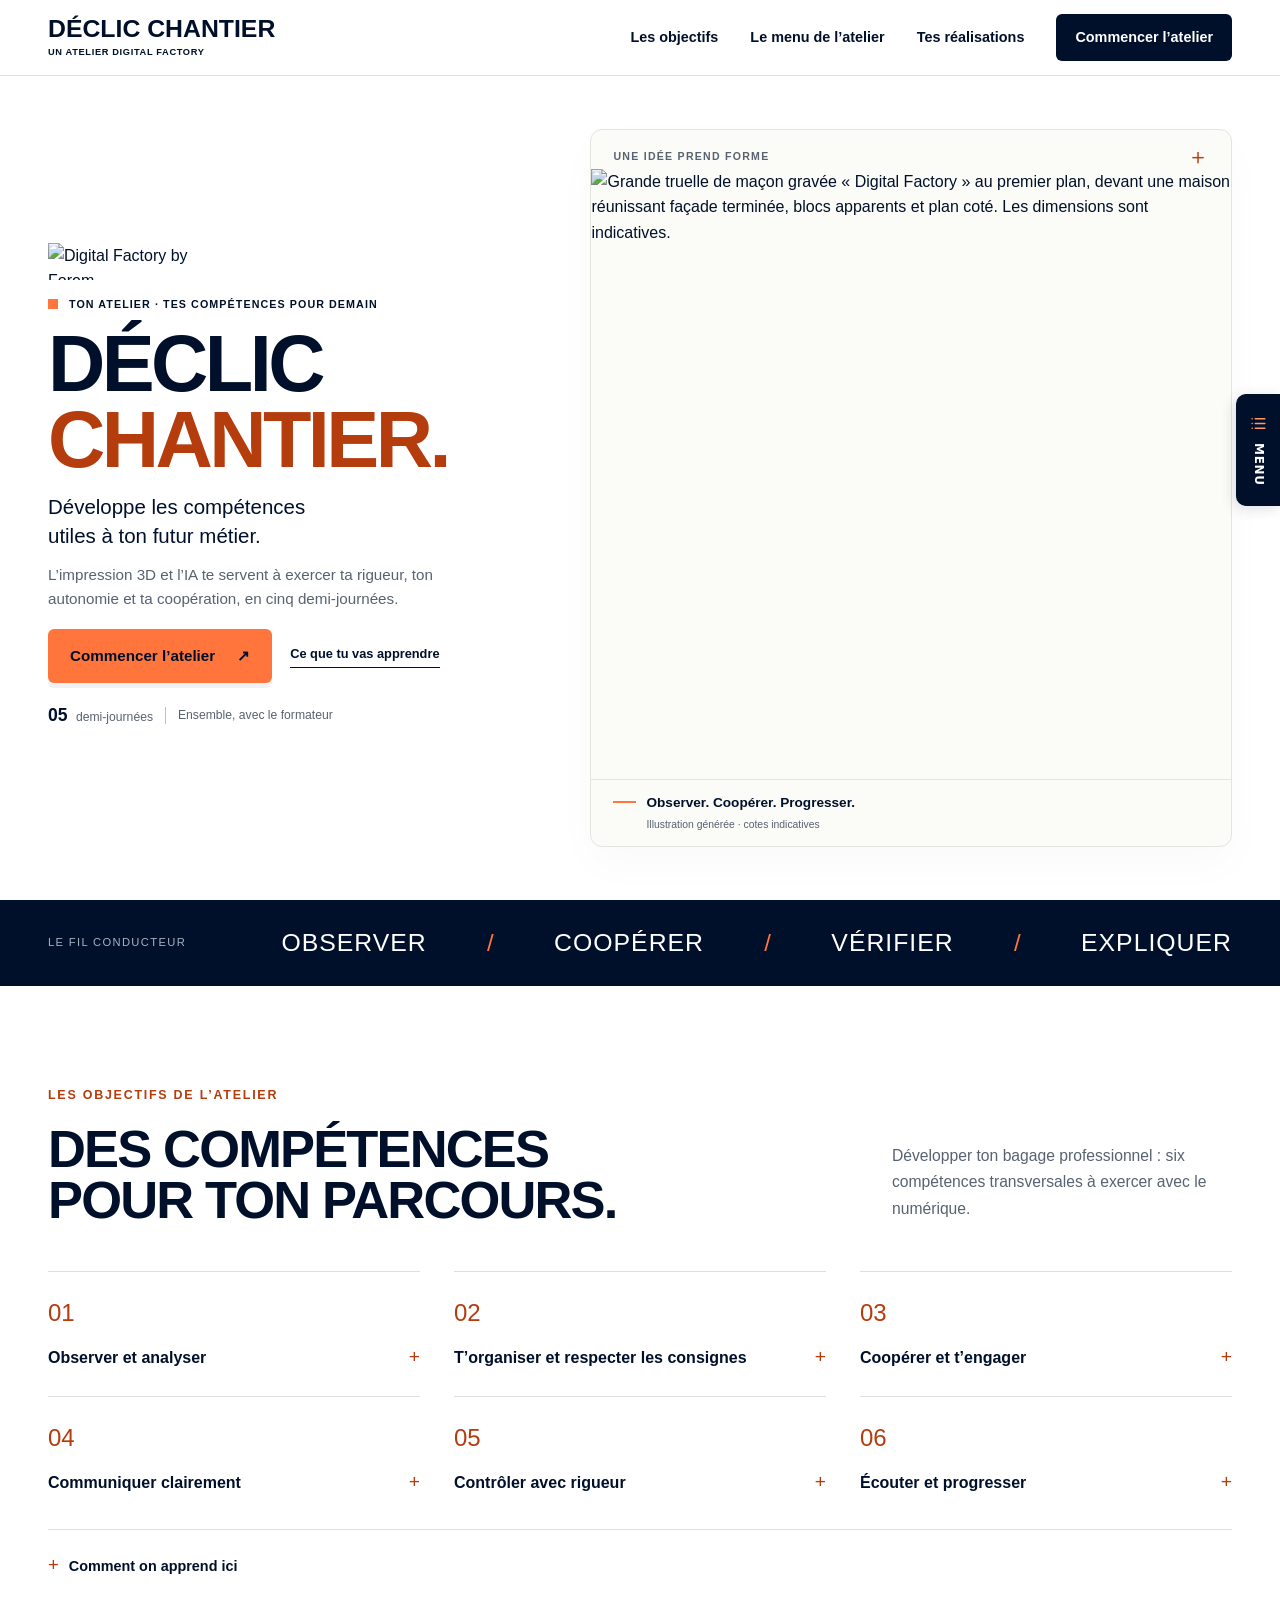
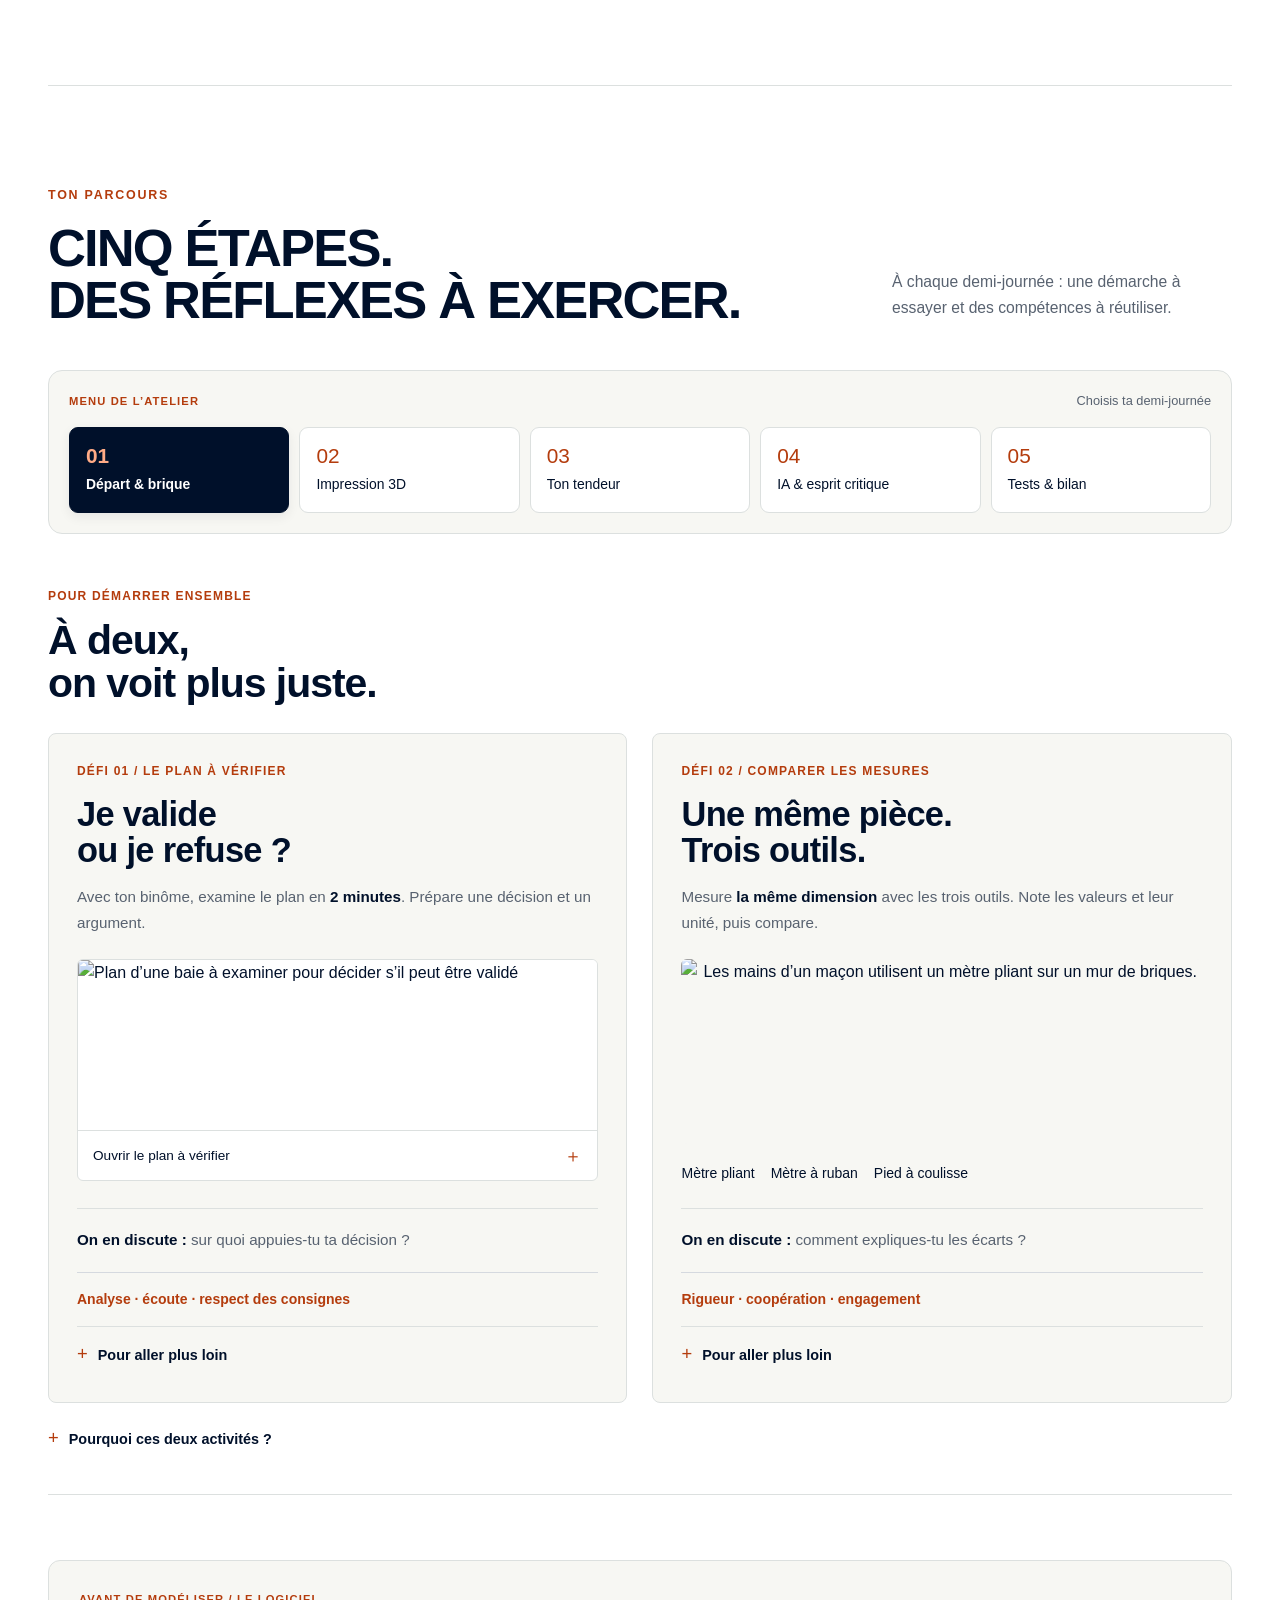
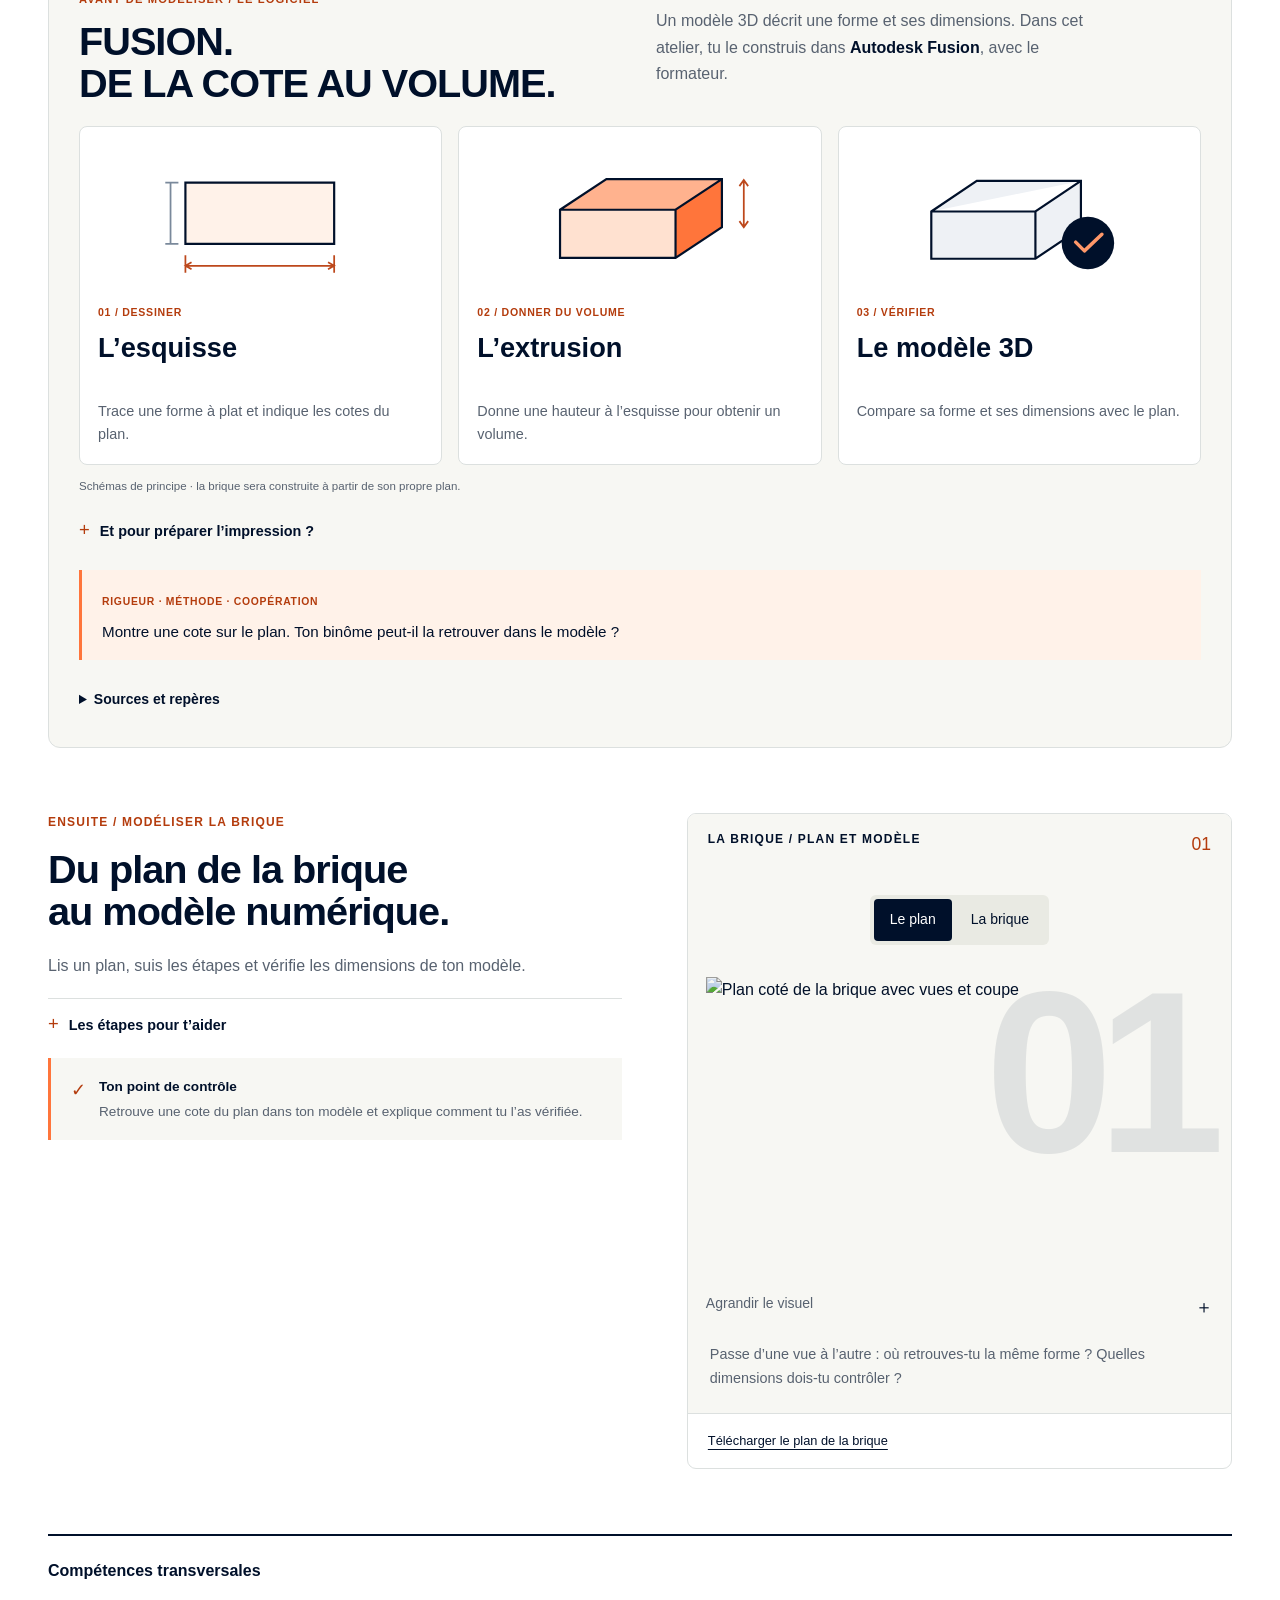
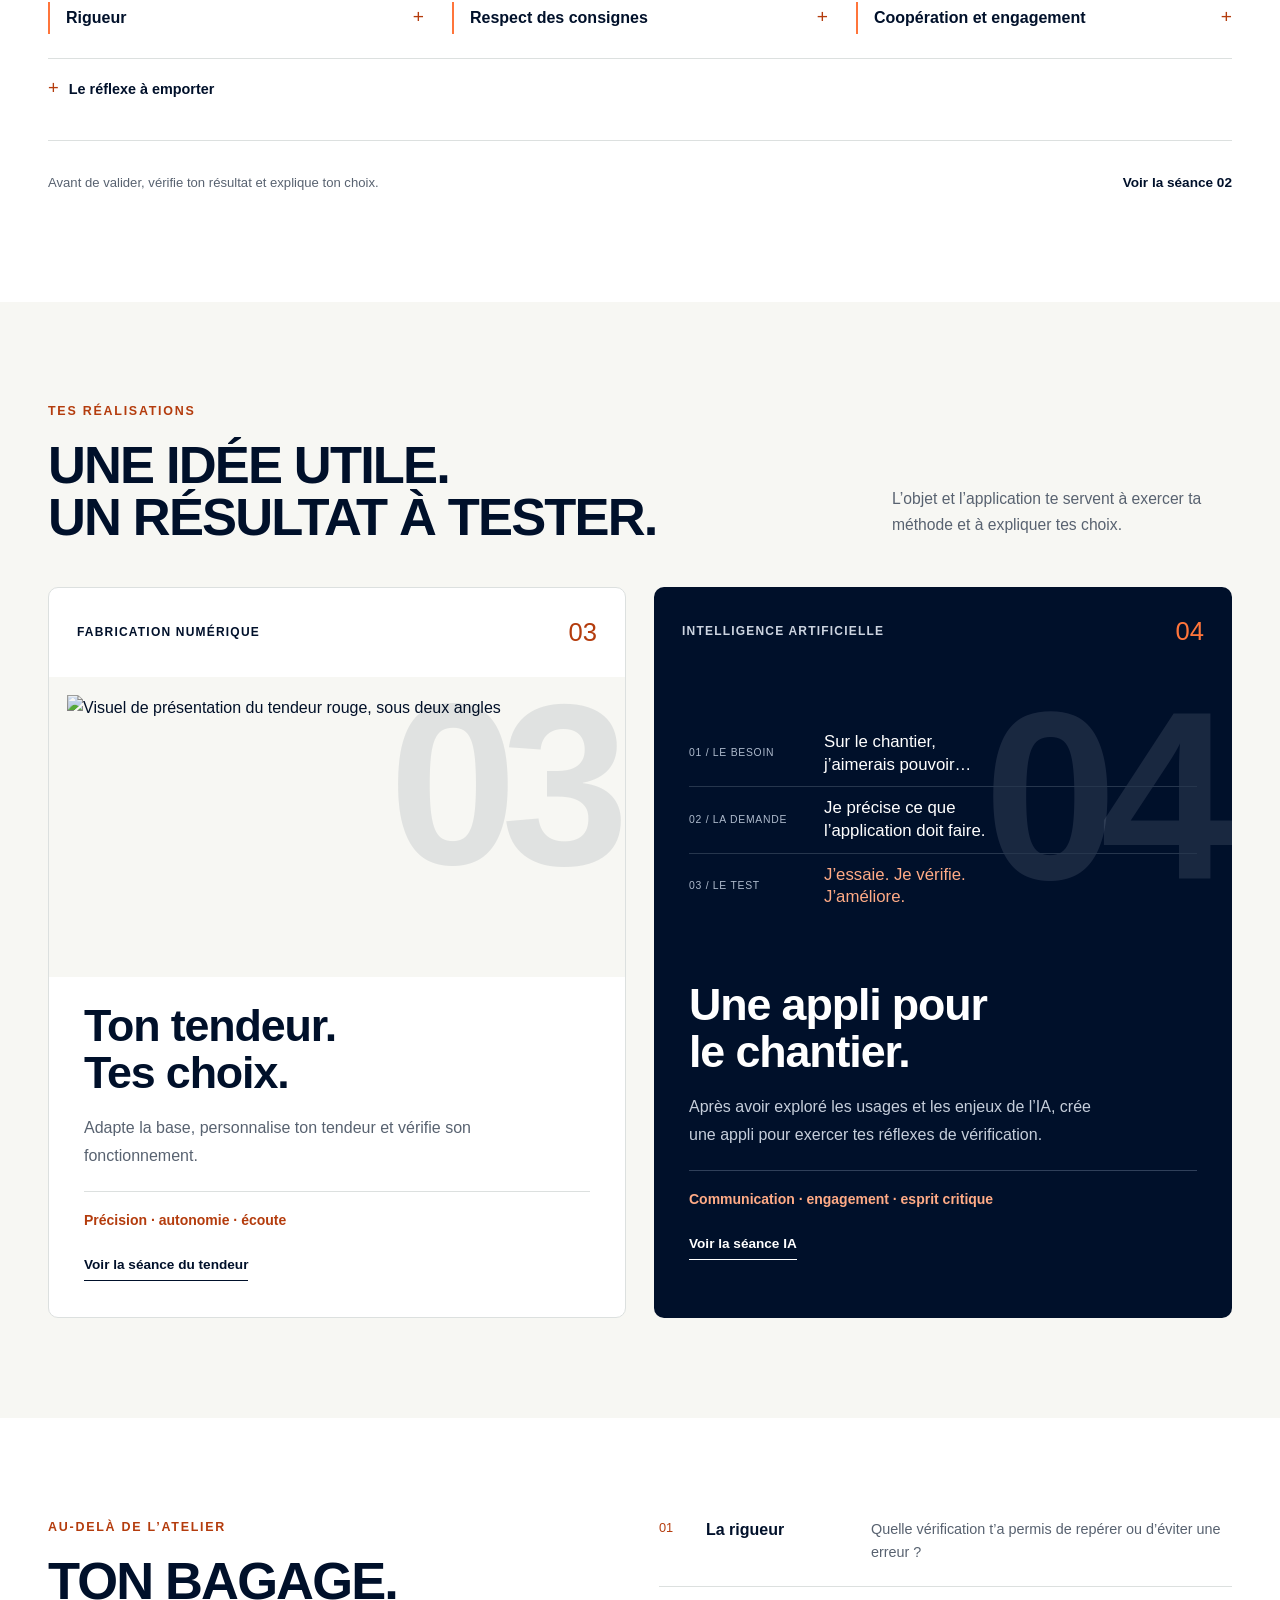
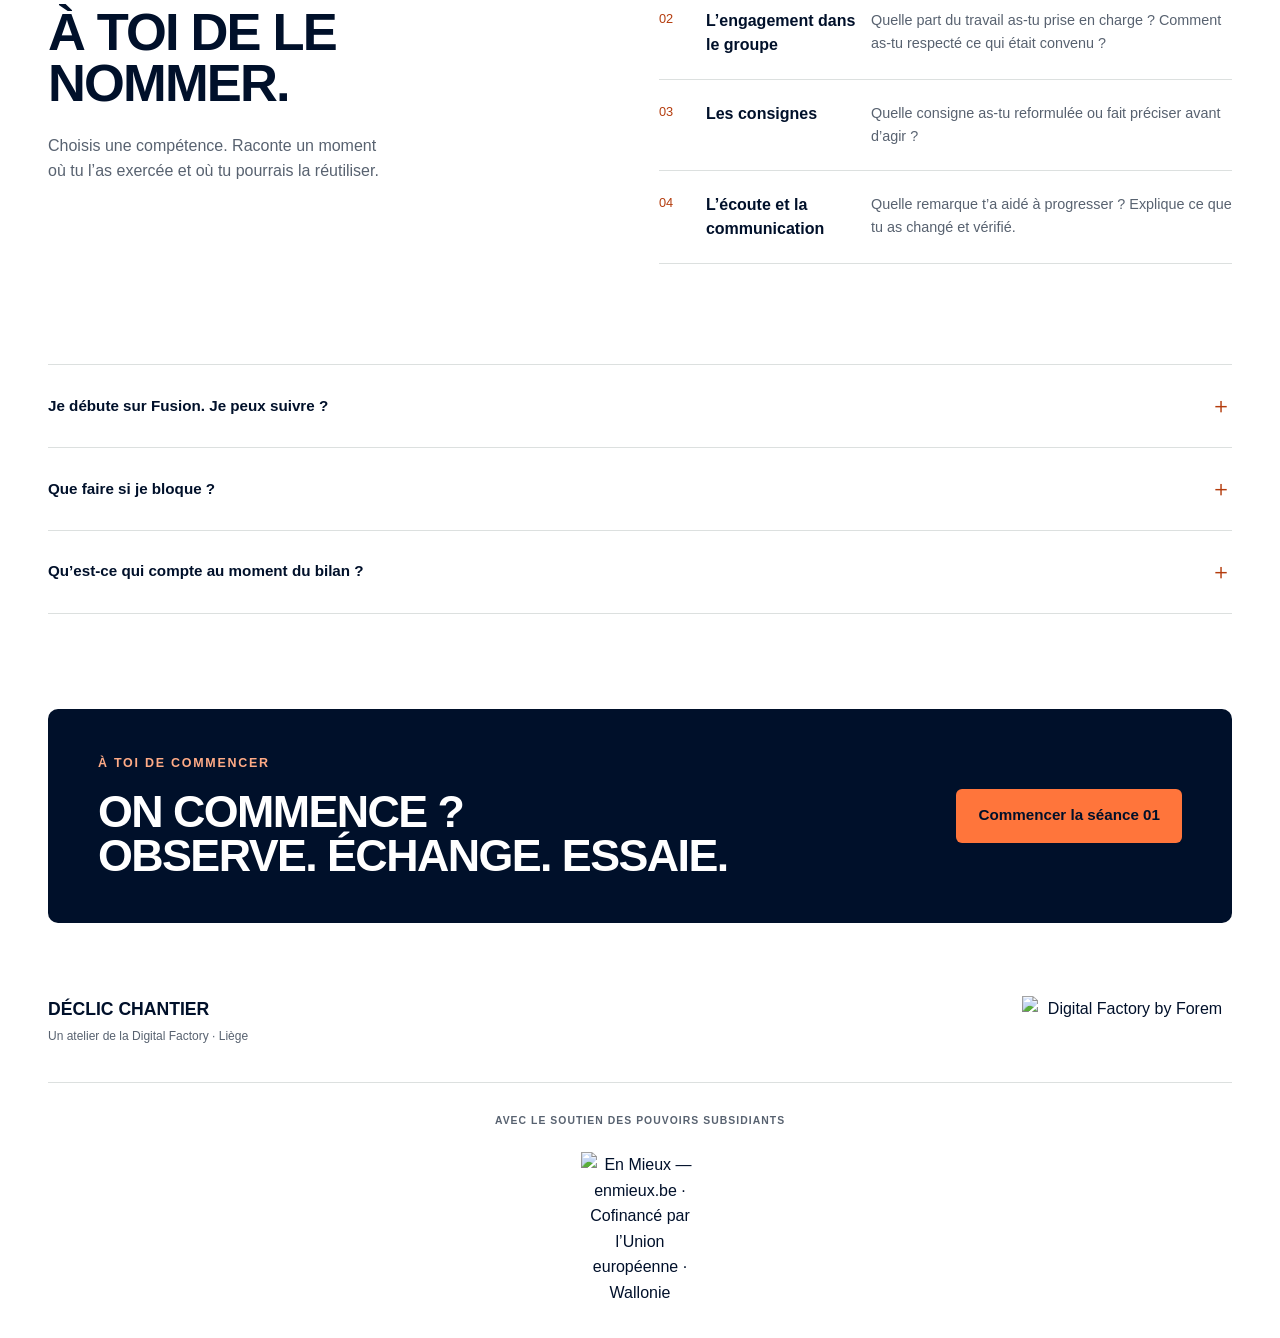
==== index.html @ 2717591a "Add files via upload" ====
<!DOCTYPE html>
<html lang="fr">
<head>
  <meta charset="UTF-8">
  <meta name="viewport" content="width=device-width, initial-scale=1">
  <meta name="theme-color" content="#00102a">
  <meta name="description" content="Déclic Chantier, l’atelier de la Digital Factory pour développer les compétences transversales du futur maçon à travers la fabrication numérique et l’IA, en cinq demi-journées.">
  <title>Déclic Chantier — Ton bagage professionnel</title>
  <link rel="icon" type="image/svg+xml" href="data:image/svg+xml,%3Csvg%20xmlns='http://www.w3.org/2000/svg'%20viewBox='0%200%2064%2064'%3E%3Crect%20width='64'%20height='64'%20rx='14'%20fill='%2300102a'/%3E%3Cpath%20d='M18%2016h12c14%200%2022%206%2022%2016s-8%2016-22%2016H18V16zm9%208v16h4c8%200%2012-3%2012-8s-4-8-12-8h-4z'%20fill='%23ff753b'/%3E%3C/svg%3E">
  <link rel="stylesheet" href="style.css">
  <script src="print-guide.js" defer></script>
  <script src="app.js" defer></script>
  <link rel="stylesheet" href="menu-return.css"><script src="menu-return.js" defer></script>
</head>
<body class="workshop-page">
  <a class="skip" href="#main">Aller au contenu</a>
  <header class="header">
    <a href="#" class="brand" aria-label="Déclic Chantier, accueil"><span>DÉCLIC CHANTIER<span class="brand-small">UN ATELIER DIGITAL FACTORY</span></span></a>
    <nav aria-label="Navigation principale"><a href="#objectifs">Les objectifs</a><a href="#atelier-menu">Le menu de l’atelier</a><a href="#projets">Tes réalisations</a><a class="nav-cta" href="#parcours" data-start>Commencer l’atelier</a></nav>
  </header>

  <main id="main">
    <section class="hero hero-expanded wrap" aria-labelledby="hero-title">
      <div class="hero-copy">
        <img class="hero-df-logo" src="assets/logo-digital-factory.png" alt="Digital Factory by Forem" width="813" height="187">
        <p class="eyebrow"><span class="small-bar" aria-hidden="true"></span> TON ATELIER · TES COMPÉTENCES POUR DEMAIN</p>
        <h1 id="hero-title">DÉCLIC<br><span>CHANTIER.</span></h1>
        <p class="hero-tagline">Développe les compétences<br class="desktop-br"> utiles à ton futur métier.</p>
        <p class="hero-description">L’impression 3D et l’IA te servent à exercer ta rigueur, ton autonomie et ta coopération, en cinq demi-journées.</p>
        <div class="hero-actions"><a href="#parcours" class="button primary" data-start>Commencer l’atelier <span aria-hidden="true">↗</span></a><a href="#objectifs" class="text-link">Ce que tu vas apprendre</a></div>
        <div class="hero-facts"><span><strong>05</strong> demi-journées</span><i aria-hidden="true"></i><span>Ensemble, avec le formateur</span></div>
      </div>
      <figure class="hero-blueprint">
        <div class="blueprint-top"><span class="micro">UNE IDÉE PREND FORME</span><span class="blueprint-mark" aria-hidden="true">＋</span></div>
        <div class="blueprint-image"><img src="assets/maison-truelle-perspective.webp" alt="Grande truelle de maçon gravée « Digital Factory » au premier plan, devant une maison réunissant façade terminée, blocs apparents et plan coté. Les dimensions sont indicatives." width="1254" height="1254" fetchpriority="high"></div>
        <figcaption><span><i aria-hidden="true"></i> Observer. Coopérer. Progresser.</span><small>Illustration générée · cotes indicatives</small></figcaption>
      </figure>
    </section>

    <div class="approach-strip"><div class="wrap strip-inner"><span class="strip-label">LE FIL CONDUCTEUR</span><span>OBSERVER</span><b aria-hidden="true">/</b><span>COOPÉRER</span><b aria-hidden="true">/</b><span>VÉRIFIER</span><b aria-hidden="true">/</b><span>EXPLIQUER</span></div></div>

    <section class="wrap objectives section-space" id="objectifs" aria-labelledby="objectives-title">
      <div class="section-heading"><div><p class="eyebrow">LES OBJECTIFS DE L’ATELIER</p><h2 id="objectives-title">DES COMPÉTENCES<br>POUR TON PARCOURS.</h2></div><p>Développer ton bagage professionnel : six compétences transversales à exercer avec le numérique.</p></div>
      <ol class="objective-grid">
        <li><span class="objective-number">01</span><details class="objective-detail"><summary>Observer et analyser</summary><p>Repérer une information utile, comparer deux résultats et distinguer ce que tu observes de ce que tu supposes.</p></details></li>
        <li><span class="objective-number">02</span><details class="objective-detail"><summary>T’organiser et respecter les consignes</summary><p>Préparer les étapes, reformuler la consigne, respecter les règles de sécurité et demander une précision avant d’agir si nécessaire.</p></details></li>
        <li><span class="objective-number">03</span><details class="objective-detail"><summary>Coopérer et t’engager</summary><p>Répartir les rôles, réaliser ta part du travail, respecter le temps convenu et prévenir ton binôme si tu bloques.</p></details></li>
        <li><span class="objective-number">04</span><details class="objective-detail"><summary>Communiquer clairement</summary><p>Formuler un besoin, expliquer une démarche et justifier un choix avec une mesure ou un essai.</p></details></li>
        <li><span class="objective-number">05</span><details class="objective-detail"><summary>Contrôler avec rigueur</summary><p>Noter les unités, comparer le résultat à la consigne et vérifier une réponse de l’IA avant de l’utiliser.</p></details></li>
        <li><span class="objective-number">06</span><details class="objective-detail"><summary>Écouter et progresser</summary><p>Écouter une remarque, la reformuler, essayer une correction ciblée et persévérer en vérifiant son effet.</p></details></li>
      </ol>
      <details class="copy-details learning-more"><summary>Comment on apprend ici</summary><p>Mesurer, fabriquer et créer avec le numérique : à chaque activité, tu compares les résultats et tu expliques tes choix. Les activités numériques servent à travailler ta méthode, ta coopération et ton esprit critique. Avec l’IA, tu questionnes aussi les usages, les risques et la responsabilité de chacun. Les essais et les remarques t’aident à progresser ; le formateur t’accompagne dans la prise en main des outils.</p></details></section>

    <section class="wrap programme section-space" id="parcours" aria-labelledby="programme-title">
      <div class="section-heading"><div><p class="eyebrow">TON PARCOURS</p><h2 id="programme-title">CINQ ÉTAPES.<br>DES RÉFLEXES À EXERCER.</h2></div><p>À chaque demi-journée : une démarche à essayer et des compétences à réutiliser.</p></div>
    <div class="workshop-menu" id="atelier-menu" aria-label="Menu de l’atelier">
      <div class="workshop-menu-inner"><div class="workshop-menu-heading"><p class="micro">MENU DE L’ATELIER</p><p>Choisis ta demi-journée</p></div>
      <div class="session-tabs" role="tablist" aria-label="Les cinq demi-journées">
        <button role="tab" id="tab-1" aria-controls="session-panel" aria-selected="true" tabindex="0" data-session="1"><span class="tab-number">01</span><span>Départ &amp; brique</span></button>
        <button role="tab" id="tab-2" aria-controls="session-panel" aria-selected="false" tabindex="-1" data-session="2"><span class="tab-number">02</span><span>Impression 3D</span></button>
        <button role="tab" id="tab-3" aria-controls="session-panel" aria-selected="false" tabindex="-1" data-session="3"><span class="tab-number">03</span><span>Ton tendeur</span></button>
        <button role="tab" id="tab-4" aria-controls="session-panel" aria-selected="false" tabindex="-1" data-session="4"><span class="tab-number">04</span><span>IA &amp; esprit critique</span></button>
        <button role="tab" id="tab-5" aria-controls="session-panel" aria-selected="false" tabindex="-1" data-session="5"><span class="tab-number">05</span><span>Tests &amp; bilan</span></button>
      </div>
      </div>
    </div>

      <article id="session-panel" class="session-panel" role="tabpanel" aria-labelledby="tab-1" tabindex="0">
        <section id="session-icebreakers" class="icebreakers" aria-labelledby="icebreakers-title">
          <div class="icebreakers-intro"><p class="micro">POUR DÉMARRER ENSEMBLE</p><h3 id="icebreakers-title">À deux,<br>on voit plus juste.</h3></div>
          <div class="icebreaker-grid">
            <article class="icebreaker-card"><p class="micro">DÉFI 01 / LE PLAN À VÉRIFIER</p><h4>Je valide<br>ou je refuse ?</h4><p>Avec ton binôme, examine le plan en <strong>2 minutes</strong>. Prépare une décision et un argument.</p><button type="button" class="icebreaker-plan" data-image="assets/plan-a-verifier.png" data-title="Défi 01 — Le plan à vérifier"><img src="assets/plan-a-verifier.png" alt="Plan d’une baie à examiner pour décider s’il peut être validé" width="1823" height="1367" loading="lazy"><span>Ouvrir le plan à vérifier <b aria-hidden="true">＋</b></span></button><p class="icebreaker-debrief"><strong>On en discute :</strong> sur quoi appuies-tu ta décision ?</p><div class="activity-skill"><strong>Analyse · écoute · respect des consignes</strong></div><details class="copy-details activity-more"><summary>Pour aller plus loin</summary><p>Chacun expose un argument dans les deux minutes prévues. Écoute ton binôme sans interrompre et reformule son point de vue.</p><p>Appuie ta décision sur un calcul ou un raisonnement. Si un argument change ton avis, explique pourquoi.</p></details></article>
            <article class="icebreaker-card"><p class="micro">DÉFI 02 / COMPARER LES MESURES</p><h4>Une même pièce.<br>Trois outils.</h4><p>Mesure <strong>la même dimension</strong> avec les trois outils. Note les valeurs et leur unité, puis compare.</p><button type="button" class="icebreaker-photo" data-image="assets/mur-mesure-macon.webp" data-title="Mesurer sur un mur de briques" aria-label="Agrandir la photo du mur et de la mesure"><img src="assets/mur-mesure-macon.webp" width="2000" height="711" alt="Les mains d’un maçon utilisent un mètre pliant sur un mur de briques." loading="lazy"></button><ol class="measuring-tools"><li><span>01</span>Mètre pliant</li><li><span>02</span>Mètre à ruban</li><li><span>03</span>Pied à coulisse</li></ol><p class="icebreaker-debrief"><strong>On en discute :</strong> comment expliques-tu les écarts ?</p><div class="activity-skill"><strong>Rigueur · coopération · engagement</strong></div><details class="copy-details activity-more"><summary>Pour aller plus loin</summary><p>Avec ton binôme, alterne les rôles : mesurer, puis noter et vérifier. Respecte la consigne et laisse chacun essayer les outils.</p><p>Accueille la vérification de ton binôme. Compare la lecture, l’outil et la méthode avant de conclure.</p></details></article>
          </div>
          <details class="copy-details opening-purpose"><summary>Pourquoi ces deux activités ?</summary><p class="icebreakers-purpose">Faire connaissance, comparer les méthodes et écouter un autre point de vue. Dans les deux défis, appuie ta décision sur ce que tu peux observer ou vérifier.</p>
        </details></section>
        <section class="software-guide" id="comprendre-fusion" aria-labelledby="fusion-title">
          <div class="software-heading"><div><p class="micro">AVANT DE MODÉLISER / LE LOGICIEL</p><h3 id="fusion-title">FUSION.<br>DE LA COTE AU VOLUME.</h3></div><p>Un modèle 3D décrit une forme et ses dimensions. Dans cet atelier, tu le construis dans <strong>Autodesk Fusion</strong>, avec le formateur.</p></div>
          <ol class="software-stages">
            <li><svg viewBox="0 0 280 160" aria-hidden="true"><path d="M54 43H224V113H54Z" fill="#fff2e9" stroke="#00102a" stroke-width="2.5"/><path d="M54 126V146M224 126V146M54 138H224M61 134L54 138L61 142M217 134L224 138L217 142" fill="none" stroke="#bd481c" stroke-width="2"/><path d="M46 43H31M46 113H31M37 43V113" stroke="#7a899b" fill="none" stroke-width="2"/></svg><span class="micro">01 / DESSINER</span><h4>L’esquisse</h4><p>Trace une forme à plat et indique les cotes du plan.</p></li>
            <li><svg viewBox="0 0 280 160" aria-hidden="true"><path d="M49 74L102 39H234L181 74Z" fill="#ffb28e"/><path d="M49 74H181V129H49Z" fill="#ffe1d0"/><path d="M181 74L234 39V94L181 129Z" fill="#ff753b"/><path d="M49 74L102 39H234V94L181 129H49ZM49 74H181L234 39M181 74V129" fill="none" stroke="#00102a" stroke-width="2.5"/><path d="M259 40V94M254 47L259 40L264 47M254 87L259 94L264 87" fill="none" stroke="#bd481c" stroke-width="2"/></svg><span class="micro">02 / DONNER DU VOLUME</span><h4>L’extrusion</h4><p>Donne une hauteur à l’esquisse pour obtenir un volume.</p></li>
            <li><svg viewBox="0 0 280 160" aria-hidden="true"><path d="M39 76L91 41H210V95L158 130H39ZM39 76H158L210 41M158 76V130" fill="#eef1f5" stroke="#00102a" stroke-width="2.5"/><circle cx="218" cy="112" r="30" fill="#00102a"/><path d="M204 111L214 121L234 102" fill="none" stroke="#ff9869" stroke-width="4" stroke-linecap="round" stroke-linejoin="round"/></svg><span class="micro">03 / VÉRIFIER</span><h4>Le modèle 3D</h4><p>Compare sa forme et ses dimensions avec le plan.</p></li>
          </ol>
          <p class="software-caption">Schémas de principe · la brique sera construite à partir de son propre plan.</p>
          <details class="copy-details software-roles"><summary>Et pour préparer l’impression ?</summary><p><strong>Fusion sert ici à créer et modifier le modèle.</strong> Ensuite, un logiciel de préparation comme Bambu Studio le découpe en couches et prépare les trajets de la machine. On retrouve cette étape dans la deuxième demi-journée.</p></details>
          <div class="software-reflex"><span>RIGUEUR · MÉTHODE · COOPÉRATION</span><p>Montre une cote sur le plan. Ton binôme peut-il la retrouver dans le modèle ?</p></div>
          <details class="print-sources"><summary>Sources et repères</summary><p>Repère repris de « Couche par couche » : le fichier décrit la forme et les dimensions ; la préparation définit comment la fabriquer.</p><ul><li><a href="https://digitalfactory-lab.github.io/Impression3D/" target="_blank" rel="noopener noreferrer">Digital Factory — atelier Couche par couche</a></li><li><a href="https://help.autodesk.com/cloudhelp/ENU/Fusion-Model/files/SLD-REF-EXTRUDE.htm" target="_blank" rel="noopener noreferrer">Autodesk — créer du volume avec l’extrusion</a></li><li><a href="https://github.com/bambulab/BambuStudio/blob/master/README.md" target="_blank" rel="noopener noreferrer">Bambu Lab — rôle de Bambu Studio</a></li></ul><p>Contenus consultés le 9 octobre 2026. Le repère fonctionne hors connexion ; les liens nécessitent Internet.</p></details>
        </section>
        <div class="session-content"><p id="session-kicker" class="micro">ENSUITE / MODÉLISER LA BRIQUE</p><h3 id="session-title">Du plan de la brique<br>au modèle numérique.</h3><p id="session-goal" class="session-goal">Lis un plan, suis les étapes et vérifie les dimensions de ton modèle.</p><details class="copy-details session-detail" id="session-details"><summary>Les étapes pour t’aider</summary><ol id="session-steps" class="steps"><li><span>01</span>Manipule la brique et repère les cotes utiles sur son plan.</li><li><span>02</span>Crée l’esquisse puis le volume dans Fusion, avec le formateur.</li><li><span>03</span>Compare les dimensions du modèle avec celles du plan.</li></ol></details><div id="session-proof" class="proof"><span class="proof-icon" aria-hidden="true">✓</span><p><strong>Ton point de contrôle</strong><span>Retrouve une cote du plan dans ton modèle et explique comment tu l’as vérifiée.</span></p></div></div>
        <div class="session-resource" id="session-resource"><div class="resource-caption"><span class="micro">LA BRIQUE / PLAN ET MODÈLE</span><span>01</span></div><div class="brick-visual"><div class="view-switch" role="group" aria-label="Comparer le plan et la brique"><button type="button" data-brick-view="plan" aria-pressed="true">Le plan</button><button type="button" data-brick-view="objet" aria-pressed="false">La brique</button></div><button class="brick-stage chapter-stage" type="button" data-image="assets/plan-brique.png" data-title="Plan coté de la brique" aria-label="Agrandir le plan coté de la brique"><span class="chapter-number" aria-hidden="true">01</span><img id="brick-image" class="plan-view" src="assets/plan-brique.png" width="1463" height="1038" alt="Plan coté de la brique avec vues et coupe"><span class="zoom-label">Agrandir le visuel <span aria-hidden="true">＋</span></span></button><p class="brick-observe">Passe d’une vue à l’autre : où retrouves-tu la même forme ? Quelles dimensions dois-tu contrôler ?</p></div><div class="resource-footer"><a href="assets/plan-brique.png" download="Plan-brique.png">Télécharger le plan de la brique</a></div></div>
        <section class="print-guide" id="comprendre-3d" aria-labelledby="print-title" hidden>
          <div class="print-intro chapter-stage"><span class="chapter-number" aria-hidden="true">02</span><p class="eyebrow">COMPRENDRE L’IMPRESSION 3D</p><h3 id="print-title">UN FICHIER.<br>PUIS DE LA MATIÈRE.</h3><p>Comprendre le dépôt de filament, en cinq repères visuels.</p></div>
          <div class="video-bridge"><strong>Après la vidéo de construction</strong><p>Comment la forme apparaît-elle ? Que retrouves-tu sur notre imprimante ?</p><span>Observer · comparer · formuler une hypothèse</span></div>
          <div class="print-tabs" role="tablist" aria-label="Les cinq repères de l’impression 3D">
            <button type="button" role="tab" id="print-tab-0" aria-controls="print-panel" aria-selected="true" tabindex="0" data-print-step="0"><span>01</span>Le modèle</button>
            <button type="button" role="tab" id="print-tab-1" aria-controls="print-panel" aria-selected="false" tabindex="-1" data-print-step="1"><span>02</span>La préparation</button>
            <button type="button" role="tab" id="print-tab-2" aria-controls="print-panel" aria-selected="false" tabindex="-1" data-print-step="2"><span>03</span>La matière</button>
            <button type="button" role="tab" id="print-tab-3" aria-controls="print-panel" aria-selected="false" tabindex="-1" data-print-step="3"><span>04</span>La buse</button>
            <button type="button" role="tab" id="print-tab-4" aria-controls="print-panel" aria-selected="false" tabindex="-1" data-print-step="4"><span>05</span>Les couches</button>
          </div>
          <div class="print-panel" id="print-panel" role="tabpanel" aria-labelledby="print-tab-0" tabindex="0"><div class="print-visual" id="print-visual"></div><div class="print-copy"><p class="micro" id="print-kicker"></p><h4 id="print-topic-title"></h4><p id="print-explanation"></p><details class="print-takeaway copy-details" id="print-more"><summary>Pour mieux comprendre</summary><p id="print-takeaway"></p></details><div class="print-question"><span id="print-competency"></span><p id="print-question"></p></div></div></div>
          <div class="print-bottom"><p>Un schéma pour comprendre, une observation sur la vraie machine pour comparer.</p><button type="button" class="inline-link" id="next-print-topic">Repère suivant</button></div>
          <details class="print-sources"><summary>Sources et repères sur l’impression 3D</summary><p>Prusa Research et Stratasys, documentation technique en ligne, consultée le 9 octobre 2026. Ces repères décrivent les principes ; les réglages sont ceux retenus avec le formateur pour les machines et filaments de l’atelier.</p><ul><li><a href="https://www.stratasys.com/en/guide-to-3d-printing/technologies-and-materials/fdm-technology" target="_blank" rel="noopener noreferrer">Stratasys — principe du dépôt de filament fondu</a></li><li><a href="https://help.prusa3d.com/article/first-print-with-prusaslicer-3-0-0_1079761" target="_blank" rel="noopener noreferrer">Préparation, découpage en couches et aperçu</a></li><li><a href="https://help.prusa3d.com/article/modeling-with-3d-printing-in-mind_164135" target="_blank" rel="noopener noreferrer">Modèle, orientation et contraintes de fabrication</a></li><li>Matériaux : <a href="https://help.prusa3d.com/article/pla_2062" target="_blank" rel="noopener noreferrer">PLA</a> · <a href="https://help.prusa3d.com/article/petg_2059" target="_blank" rel="noopener noreferrer">PETG</a> · <a href="https://help.prusa3d.com/article/flexible-materials_2057" target="_blank" rel="noopener noreferrer">TPU et matériaux flexibles</a></li></ul><p>Les schémas sont simplifiés et sans échelle. Ils fonctionnent hors connexion ; les liens de documentation nécessitent Internet.</p></details>
        </section>
        <section class="session-competencies" aria-labelledby="session-skills-title"><div class="competencies-heading"><h3 id="session-skills-title">Compétences transversales</h3></div><ul class="competency-list" id="session-skills"><li><details class="skill-detail"><summary>Rigueur</summary><p>Relève une cote avec son unité et retrouve-la dans le modèle.</p></details></li><li><details class="skill-detail"><summary>Respect des consignes</summary><p>Prépare les étapes, reformule la consigne et vérifie ce qui doit être validé avant de poursuivre.</p></details></li><li><details class="skill-detail"><summary>Coopération et engagement</summary><p>Réalise ta part du travail dans le temps convenu et échange les rôles avec ton binôme.</p></details></li></ul><details class="copy-details transfer-more" id="transfer-details"><summary>Le réflexe à emporter</summary><p id="session-transfer">Avant d’exécuter une consigne, repère les informations nécessaires et fais préciser ce qui manque. Où pourrais-tu réutiliser cette méthode ?</p></details></section>
      </article>
      <div class="session-bottom"><span>Avant de valider, vérifie ton résultat et explique ton choix.</span><button type="button" class="next-session" id="next-session">Voir la séance 02</button></div>
    </section>

    <section id="projets" class="projects-section section-space" aria-labelledby="projects-title"><div class="wrap">
      <div class="section-heading"><div><p class="eyebrow">TES RÉALISATIONS</p><h2 id="projects-title">UNE IDÉE UTILE.<br>UN RÉSULTAT À TESTER.</h2></div><p>L’objet et l’application te servent à exercer ta méthode et à expliquer tes choix.</p></div>
      <div class="projects-grid"><article class="project-card physical-project"><div class="project-top"><span class="micro">FABRICATION NUMÉRIQUE</span><span class="project-index">03</span></div><div class="tendeur-image chapter-stage"><span class="chapter-number" aria-hidden="true">03</span><img src="assets/tendeur-studio.webp" alt="Visuel de présentation du tendeur rouge, sous deux angles" width="1536" height="1024" loading="lazy"></div><div class="project-copy"><h3>Ton tendeur.<br>Tes choix.</h3><p>Adapte la base, personnalise ton tendeur et vérifie son fonctionnement.</p><div class="project-skill"><strong>Précision · autonomie · écoute</strong></div><button type="button" class="inline-link" data-select-session="3">Voir la séance du tendeur</button></div></article>
      <article class="project-card app-project"><div class="project-top"><span class="micro">INTELLIGENCE ARTIFICIELLE</span><span class="project-index">04</span></div><div class="idea-flow chapter-stage" aria-label="Démarche de conception d’une application"><span class="chapter-number" aria-hidden="true">04</span><div class="flow-step"><span>01 / LE BESOIN</span><p>Sur le chantier,<br>j’aimerais pouvoir…</p></div><div class="flow-line" aria-hidden="true"></div><div class="flow-step"><span>02 / LA DEMANDE</span><p>Je précise ce que<br>l’application doit faire.</p></div><div class="flow-line" aria-hidden="true"></div><div class="flow-step last"><span>03 / LE TEST</span><p>J’essaie. Je vérifie.<br>J’améliore.</p></div></div><div class="project-copy"><h3>Une appli pour<br>le chantier.</h3><p>Après avoir exploré les usages et les enjeux de l’IA, crée une appli pour exercer tes réflexes de vérification.</p><div class="project-skill"><strong>Communication · engagement · esprit critique</strong></div><button type="button" class="inline-link" data-select-session="4">Voir la séance IA</button></div></article></div>
    </div></section>

    <section class="wrap transfer section-space" aria-labelledby="transfer-title"><div class="transfer-intro"><p class="eyebrow">AU-DELÀ DE L’ATELIER</p><h2 id="transfer-title">TON BAGAGE.<br>À TOI DE LE NOMMER.</h2><p>Choisis une compétence. Raconte un moment où tu l’as exercée et où tu pourrais la réutiliser.</p></div><div class="reflexes"><div><span>01</span><h3>La rigueur</h3><p>Quelle vérification t’a permis de repérer ou d’éviter une erreur ?</p></div><div><span>02</span><h3>L’engagement dans le groupe</h3><p>Quelle part du travail as-tu prise en charge ? Comment as-tu respecté ce qui était convenu ?</p></div><div><span>03</span><h3>Les consignes</h3><p>Quelle consigne as-tu reformulée ou fait préciser avant d’agir ?</p></div><div><span>04</span><h3>L’écoute et la communication</h3><p>Quelle remarque t’a aidé à progresser ? Explique ce que tu as changé et vérifié.</p></div></div></section>

    <section class="wrap faq-section" aria-label="Repères pour commencer"><details><summary>Je débute sur Fusion. Je peux suivre ? <span aria-hidden="true">＋</span></summary><p>La prise en main se fait avec le formateur, à partir de la brique. Tu avances étape par étape : observer le plan, créer une esquisse, passer au volume et contrôler les dimensions.</p></details><details><summary>Que faire si je bloque ? <span aria-hidden="true">＋</span></summary><p>Explique ce que tu voulais faire, ce que tu as essayé et ce qui bloque. Relis la consigne, puis demande une aide précise à ton binôme ou au formateur. Vérifie ensuite l’effet de la correction.</p></details><details><summary>Qu’est-ce qui compte au moment du bilan ? <span aria-hidden="true">＋</span></summary><p>Ta démarche compte : comment tu as suivi les consignes, tenu ton rôle, vérifié un résultat et utilisé une remarque. Appuie ton bilan sur un exemple vécu et explique ce que tu pourrais réutiliser sur le chantier.</p></details></section>

    <section class="wrap final-cta"><div><p class="eyebrow">À TOI DE COMMENCER</p><h2>ON COMMENCE ?<br>OBSERVE. ÉCHANGE. ESSAIE.</h2></div><a class="button primary" href="#parcours" data-start>Commencer la séance 01</a></section>
  </main>
  <footer class="footer wrap">
    <div class="footer-main"><div class="footer-brand"><strong>DÉCLIC CHANTIER</strong><span>Un atelier de la Digital Factory · Liège</span></div><button type="button" class="trainer-toggle" id="trainer-toggle" aria-label="Digital Factory — accès formateur, trois activations" aria-controls="trainer-panel" aria-expanded="false" aria-keyshortcuts="Alt+Shift+F"><img class="footer-df-logo" src="assets/logo-digital-factory.png" alt="Digital Factory by Forem" width="813" height="187" loading="lazy"></button></div>
    <div class="trainer-panel" id="trainer-panel" hidden><div><p class="micro">RESSOURCE FORMATEUR</p><p>À montrer quand les stagiaires ont formulé leur propre idée.</p></div><a class="button primary" href="combien-de-blocs.html" target="_blank" rel="noopener">Ouvrir l’exemple <span aria-hidden="true">↗</span></a><button type="button" id="trainer-hide" class="text-link">Masquer</button></div>
    <div class="funding"><p class="micro">AVEC LE SOUTIEN DES POUVOIRS SUBSIDIANTS</p><img src="assets/logo-pouvoirs-subsidiants.jpg" alt="En Mieux — enmieux.be · Cofinancé par l’Union européenne · Wallonie" width="1413" height="424" loading="lazy"></div>
  </footer>
  <dialog id="image-dialog" aria-labelledby="dialog-title"><div class="dialog-top"><h2 id="dialog-title">Ressource</h2><button type="button" id="close-dialog" aria-label="Fermer l’image">Fermer <span aria-hidden="true">×</span></button></div><img id="dialog-image" alt=""><a class="menu-return" href="#atelier-menu" data-return-menu aria-label="Revenir au menu des demi-journées" title="Revenir au menu de l’atelier"><svg viewBox="0 0 24 24" fill="none" stroke="currentColor" stroke-width="2" stroke-linecap="round" aria-hidden="true"><path d="M8 6h12M8 12h12M8 18h12M4 6h.01M4 12h.01M4 18h.01"/></svg><span>MENU</span></a></dialog>
<a class="menu-return" href="#atelier-menu" data-return-menu aria-label="Revenir au menu des demi-journées" title="Revenir au menu de l’atelier"><svg viewBox="0 0 24 24" fill="none" stroke="currentColor" stroke-width="2" stroke-linecap="round" aria-hidden="true"><path d="M8 6h12M8 12h12M8 18h12M4 6h.01M4 12h.01M4 18h.01"/></svg><span>MENU</span></a>
</body>
</html>
---- style.css ----
@font-face{font-family:DM Sans;src:url(assets/dm-sans.ttf) format('truetype');font-weight:400;font-display:swap}@font-face{font-family:DM Sans;src:url(assets/dm-sans-semibold.ttf) format('truetype');font-weight:600 800;font-display:swap}@font-face{font-family:Barlow;src:url(assets/barlow-bold.woff2) format('woff2');font-weight:700;font-display:swap}
:root{--navy:#00102a;--ink:#152238;--orange:#ff753b;--burnt:#b43c0d;--paper:#f7f7f3;--muted:#586270;--line:#dce0df;--white:#fff;--display:Barlow,'Arial Narrow',sans-serif;--body:'DM Sans',Arial,sans-serif}
*{box-sizing:border-box}html{scroll-behavior:smooth;scroll-padding-top:100px}body{margin:0;background:var(--white);color:var(--navy);font-family:var(--body);font-size:16px;line-height:1.6}button,input,a{-webkit-tap-highlight-color:transparent}button,a{touch-action:manipulation}button{font:inherit;color:inherit;cursor:pointer}a{color:inherit;text-decoration:none}button,a,summary{outline-offset:6px}button:focus-visible,a:focus-visible,summary:focus-visible,[tabindex]:focus-visible{outline:3px solid var(--burnt)}img{max-width:100%;display:block}h1,h2,h3,p{margin:0}h1,h2{font-family:var(--display);font-weight:700;line-height:.98;letter-spacing:-.035em}h2{font-size:clamp(2.5rem,4.1vw,3.9rem)}h3{font-family:var(--display);line-height:1.05;letter-spacing:-.025em}button{border:0;background:none}.wrap{width:min(1296px,calc(100% - 96px));margin-inline:auto}.section-space{padding-block:100px}.eyebrow{font-size:.78rem;font-weight:600;letter-spacing:.14em;line-height:1.5}.micro{font-size:.75rem;font-weight:600;letter-spacing:.1em;line-height:1.5}.skip{position:fixed;top:0;left:16px;transform:translateY(-150%);padding:10px 20px;background:var(--navy);color:white;z-index:99}.skip:focus{transform:translateY(0)}
.header{height:98px;border-bottom:1px solid var(--line);display:flex;align-items:center;justify-content:space-between;padding-inline:48px;max-width:1600px;margin:auto;gap:24px}.brand{display:flex;align-items:center;gap:12px;font-family:var(--display);font-size:1.55rem;font-weight:700;line-height:1}.brand-small{display:block;font-family:var(--body);font-size:.58rem;letter-spacing:.07em;margin-top:5px;line-height:1.3}.header nav{display:flex;align-items:center;gap:32px;font-size:.9rem;font-weight:600}.header nav a:not(.nav-cta):hover{color:var(--burnt)}.nav-cta{background:var(--navy);color:#fff;padding:12px 19px;border-radius:6px}.nav-cta:hover{background:#173554}
.hero{display:grid;grid-template-columns:1.08fr 1fr;gap:40px;align-items:center;padding-block:76px 70px}.hero-copy{padding-bottom:4px}.hero .eyebrow{display:flex;gap:11px;align-items:center}.small-bar{height:10px;width:10px;background:var(--orange)}h1{font-size:clamp(4.6rem,6.8vw,6.65rem);line-height:.95;margin-top:27px;letter-spacing:-.045em}h1>span{color:var(--burnt)}.hero-description{font-size:1.05rem;line-height:1.75;color:var(--muted);max-width:470px;margin-top:28px}.hero-actions{display:flex;align-items:center;gap:25px;margin-top:34px;flex-wrap:wrap}.button{display:inline-flex;justify-content:center;align-items:center;min-height:54px;padding:14px 22px;border-radius:6px;font-weight:600;font-size:.95rem;line-height:1.5}.primary{background:var(--orange);color:var(--navy);box-shadow:0 5px 0 rgba(0,16,42,.05);transition:background .2s,transform .2s}.primary:hover{background:#ff8b5d;transform:translateY(-2px)}.text-link{font-size:.9rem;font-weight:600;border-bottom:1px solid var(--navy);padding-bottom:3px}.text-link:hover{color:var(--burnt);border-color:var(--burnt)}.hero-facts{display:flex;align-items:center;gap:18px;margin-top:35px;color:var(--muted);font-size:.82rem}.hero-facts strong{font-size:1.1rem;color:var(--navy);padding-right:5px}.hero-facts i{width:1px;height:17px;background:#bbc1c5}.hero-visual{border:1px solid #e5e5df;border-radius:12px;background:var(--paper);overflow:hidden;position:relative;isolation:isolate;align-self:stretch;min-height:430px;display:flex;flex-direction:column}.visual-top,.visual-bottom{display:flex;align-items:center;justify-content:space-between;gap:12px;padding:23px 25px;position:relative;z-index:2}.visual-id{font-size:.72rem;letter-spacing:.06em;color:var(--muted)}.visual-stage{position:relative;display:grid;align-items:center;flex:1;padding:20px 10px 55px;min-height:285px}.stage-number{position:absolute;font-family:var(--display);font-size:16rem;line-height:1;letter-spacing:-.055em;color:#e8e9e3;top:-10px;right:26px;z-index:0;pointer-events:none}.visual-stage img{width:100%;height:265px;object-fit:contain;mix-blend-mode:multiply;position:relative;z-index:1;transform:rotate(-5deg);transition:opacity .2s,transform .4s}.visual-stage img.plan-view{transform:rotate(0);height:285px}.visual-label{position:absolute;left:26px;bottom:13px;font-size:.8rem;display:flex;align-items:center;gap:9px}.label-line{height:2px;background:var(--orange);width:25px}.visual-bottom{padding-top:15px;border-top:1px solid #e2e4dc}.view-switch{display:flex;background:#e9eae3;border-radius:6px;padding:4px;gap:3px}.view-switch button{padding:7px 16px;font-size:.83rem;border-radius:4px;min-height:38px}.view-switch button[aria-pressed=true]{background:var(--navy);color:#fff}.visual-note{font-size:.78rem;color:var(--muted)}
.approach-strip{background:var(--navy);color:white}.strip-inner{display:flex;align-items:center;justify-content:space-between;gap:22px;min-height:86px;flex-wrap:wrap;padding-block:20px}.strip-inner>span:not(.strip-label){font-family:var(--display);font-size:1.55rem;letter-spacing:.04em}.strip-inner .strip-label{font-size:.7rem;color:#a7b2c2;letter-spacing:.12em;margin-right:35px}.strip-inner b{font-weight:400;color:var(--orange);font-size:1.5rem}.section-heading{display:flex;justify-content:space-between;align-items:end;gap:40px;margin-bottom:45px}.section-heading .eyebrow,.transfer .eyebrow,.final-cta .eyebrow{color:var(--burnt);margin-bottom:18px}.section-heading>p{color:var(--muted);font-size:.98rem;line-height:1.7;max-width:340px;padding-bottom:3px}.session-tabs{display:grid;grid-template-columns:repeat(5,1fr);border-bottom:1px solid var(--line);gap:12px}.session-tabs button{display:flex;align-items:center;gap:10px;justify-content:flex-start;text-align:left;padding:17px 9px 20px;border-bottom:3px solid transparent;font-size:.88rem;min-height:70px;color:var(--muted);transition:color .15s,background .15s}.session-tabs button:hover{background:#f5f6f4}.session-tabs button[aria-selected=true]{border-bottom-color:var(--orange);color:var(--navy);font-weight:600}.tab-number{font-family:var(--display);font-size:1.5rem;color:var(--muted)}[aria-selected=true] .tab-number{color:var(--burnt)}.session-panel{display:grid;grid-template-columns:1fr .95fr;gap:65px;padding:45px 0 32px}.session-content .micro{color:var(--burnt);margin-bottom:18px}.session-content h3{font-size:clamp(2rem,3.1vw,2.85rem)}.session-goal{color:var(--muted);font-size:.95rem;margin-top:19px;line-height:1.75}.steps{list-style:none;padding:0;margin:25px 0;display:grid;gap:14px}.steps li{display:flex;align-items:baseline;gap:14px;font-size:.9rem;line-height:1.6}.steps li>span{font-family:var(--display);font-size:1rem;color:var(--burnt);flex-shrink:0}.proof{display:flex;align-items:start;gap:13px;padding:18px 20px;background:var(--paper);border-left:3px solid var(--orange)}.proof-icon{font-size:1.1rem;color:var(--burnt)}.proof p{font-size:.85rem;line-height:1.6}.proof strong,.proof p>span{display:block}.proof p>span{color:var(--muted);margin-top:3px}.session-resource{border:1px solid var(--line);border-radius:9px;align-self:start;overflow:hidden}.resource-caption{padding:16px 20px;background:var(--paper);display:flex;justify-content:space-between;gap:10px}.resource-caption>span:last-child{font-family:var(--display);font-size:1.1rem;color:var(--burnt)}.resource-image{padding:16px 12px 0;width:100%;position:relative;background:#fff;display:block;text-align:center}.resource-image img{width:100%;height:280px;object-fit:contain}.zoom-label{display:flex;justify-content:space-between;padding:15px 10px;font-size:.8rem;color:var(--muted)}.zoom-label>span{font-size:1.15rem;color:var(--navy)}.resource-image:hover .zoom-label{color:var(--burnt)}.resource-footer{border-top:1px solid var(--line);padding:17px 20px;display:flex;gap:15px;justify-content:space-between;font-size:.8rem;flex-wrap:wrap}.resource-footer>a,.resource-footer>button{text-decoration:underline;text-underline-offset:4px;font-size:inherit;padding:0}.session-bottom{display:flex;justify-content:space-between;align-items:center;gap:20px;border-top:1px solid var(--line);padding-top:22px;color:var(--muted);font-size:.82rem}.next-session{font-size:.85rem;font-weight:600;color:var(--navy);padding:9px 0;flex-shrink:0}.next-session:hover{color:var(--burnt)}.resource-note{padding:30px;min-height:330px;display:flex;flex-direction:column;justify-content:center}.resource-note h4{font-family:var(--display);font-size:2rem;line-height:1.1;margin:15px 0}.resource-note p{font-size:.95rem;color:var(--muted);line-height:1.7}.video-symbol{width:60px;height:60px;border:1px solid var(--navy);border-radius:50%;display:grid;place-items:center;font-size:1.5rem}.resource-note .micro{color:var(--burnt)}.app-example{background:var(--navy);color:#fff;padding:27px;min-height:330px}.app-example h4{font-family:var(--display);font-size:2rem;line-height:1.1;margin:20px 0}.app-example p{color:#c5cedb;font-size:.95rem}.app-example ol{padding-left:20px;font-size:.9rem;display:grid;gap:14px}.app-example .micro{color:#ffab86}.bilan-questions{list-style:none;padding:0;margin:20px 0;display:grid;gap:16px;color:var(--muted);font-size:.95rem}
.projects-section{background:var(--paper)}.projects-grid{display:grid;grid-template-columns:1fr 1fr;gap:28px}.project-card{position:relative;border-radius:10px;overflow:hidden;display:flex;flex-direction:column}.physical-project{background:white;border:1px solid var(--line)}.project-top{padding:24px 28px;display:flex;align-items:center;justify-content:space-between}.project-index{font-family:var(--display);font-size:1.6rem;color:var(--burnt)}.tendeur-image{height:280px;padding-inline:30px}.tendeur-image img{height:100%;width:100%;object-fit:contain}.project-copy{padding:25px 35px 36px}.project-copy h3{font-size:2.8rem}.project-copy p{margin-top:18px;color:var(--muted);font-size:.95rem;line-height:1.75;max-width:430px}.inline-link{display:inline-block;font-size:.85rem;font-weight:600;padding:0 0 4px;border-bottom:1px solid currentColor;margin-top:22px}.inline-link:hover{color:var(--burnt)}.app-project{background:var(--navy);color:white}.app-project .project-index{color:var(--orange)}.app-project .project-top .micro{color:#ccd4e0}.app-project .project-copy p{color:#c5cedb}.app-project .inline-link:hover{color:var(--orange)}.idea-flow{height:280px;padding:8px 35px 0;display:flex;flex-direction:column;justify-content:center;gap:0;position:relative}.flow-step{display:flex;align-items:center;gap:25px;padding-block:10px}.flow-step>span{font-size:.65rem;letter-spacing:.07em;color:#adbacc;min-width:110px}.flow-step p{font-size:1.05rem;line-height:1.35}.flow-step.last p{color:#ffab86}.flow-line{height:1px;width:100%;background:#26364d}.transfer{display:grid;grid-template-columns:1fr 1.1fr;gap:90px}.transfer-intro>p:last-child{color:var(--muted);font-size:1rem;margin-top:24px;max-width:350px}.reflexes>div{display:grid;grid-template-columns:32px 150px 1fr;gap:15px;padding:22px 0;border-bottom:1px solid var(--line)}.reflexes>div:first-child{padding-top:0}.reflexes>div>span{font-size:.8rem;color:var(--burnt)}.reflexes h3{font-family:var(--body);font-size:1rem;letter-spacing:0;font-weight:600;line-height:1.5}.reflexes p{font-size:.9rem;line-height:1.6;color:var(--muted)}.faq-section{padding-bottom:95px}.faq-section details{border-bottom:1px solid var(--line)}.faq-section details:first-child{border-top:1px solid var(--line)}.faq-section summary{display:flex;justify-content:space-between;align-items:center;gap:25px;padding:23px 0;cursor:pointer;list-style:none;font-weight:600;font-size:.95rem}.faq-section summary::-webkit-details-marker{display:none}.faq-section summary span{font-size:1.4rem;font-weight:400;color:var(--burnt)}.faq-section details[open] summary span{transform:rotate(45deg)}.faq-section details p{padding-bottom:25px;max-width:780px;font-size:.95rem;color:var(--muted);line-height:1.8}.final-cta{background:var(--navy);color:white;border-radius:10px;padding:45px 50px;display:flex;justify-content:space-between;align-items:center;gap:30px;margin-bottom:65px}.final-cta .eyebrow{color:#ffab86}.final-cta h2{font-size:clamp(2.4rem,3.7vw,3.4rem)}.final-cta .button{flex-shrink:0}.footer{display:flex;align-items:center;justify-content:space-between;gap:25px;padding-bottom:35px}.footer-brand{display:flex;flex-direction:column;gap:4px}.footer-brand strong{font-family:var(--display);font-size:1.1rem}.footer-brand>span{font-size:.75rem;color:var(--muted)}.dialog-top{display:flex;justify-content:space-between;align-items:center;gap:24px;padding:18px 22px;border-bottom:1px solid var(--line)}.dialog-top h2{font-family:var(--body);font-size:1rem;letter-spacing:0;line-height:1.4}.dialog-top button{display:flex;gap:20px;align-items:center;padding:4px;font-size:.9rem}.dialog-top button>span{font-size:1.8rem;line-height:1}dialog{border:0;border-radius:10px;padding:0;width:min(1100px,94vw);max-height:92vh;max-height:92dvh;box-shadow:0 25px 100px #00102a55}dialog::backdrop{background:#00102ad9;backdrop-filter:blur(6px)}dialog>img{padding:18px;max-height:80vh;width:100%;object-fit:contain}body.modal-open{overflow:hidden}
@media(min-width:1500px){.hero{padding-block:95px}.hero-visual{min-height:500px}.visual-stage img{height:315px}}
@media(max-width:1100px){.wrap{width:calc(100% - 64px)}.header{padding-inline:32px}.header nav{gap:22px}.hero{gap:22px}h1{font-size:clamp(3.8rem,7.5vw,5rem)}.hero-description{font-size:1rem}.visual-note{display:none}.hero-actions{gap:18px}.hero-facts{font-size:.75rem;gap:12px}.visual-top{padding-inline:18px}.visual-top .micro{font-size:.65rem}.session-panel{gap:35px}.session-tabs{gap:4px}.session-tabs button{gap:6px;font-size:.78rem}.transfer{gap:40px;grid-template-columns:.8fr 1fr}.reflexes>div{grid-template-columns:24px 1fr;gap:4px 12px}.reflexes p{grid-column:2}.strip-inner .strip-label{margin-right:0}.strip-inner{gap:15px}.strip-inner>span:not(.strip-label){font-size:1.3rem}.project-copy{padding-inline:28px}}
@media(max-width:800px){html{scroll-padding-top:25px}.wrap{width:calc(100% - 40px)}.header{height:82px;padding-inline:20px}.header nav>a:not(.nav-cta){display:none}.header .nav-cta{font-size:.8rem;padding:11px 13px}.brand{font-size:1.35rem}.brand-small{font-size:.5rem}.hero{grid-template-columns:1fr;padding-block:48px 38px;gap:38px}.hero-copy{max-width:620px}h1{font-size:clamp(3.5rem,12vw,6.2rem);margin-top:22px}.hero-description{font-size:1.05rem;margin-top:22px}.hero-actions{margin-top:25px;gap:24px}.hero-facts{margin-top:25px;font-size:.85rem}.hero-visual{min-height:390px;max-width:650px;width:100%}.visual-top{padding:19px 22px}.visual-top .micro{font-size:.72rem}.visual-stage{min-height:235px;padding-top:0}.visual-stage img{height:230px}.visual-stage img.plan-view{height:230px}.stage-number{font-size:14rem;top:-30px}.visual-note{display:block}.visual-bottom{padding:15px 22px}.strip-inner{justify-content:center;gap:10px 15px;min-height:105px}.strip-inner .strip-label{flex-basis:100%;text-align:center}.strip-inner>span:not(.strip-label){font-size:1rem}.strip-inner b{font-size:1rem}.section-space{padding-block:65px}.section-heading{display:block;margin-bottom:30px}.section-heading>p{margin-top:20px;font-size:.95rem}.section-heading>p br{display:none}h2{font-size:clamp(2.35rem,7.5vw,3.3rem)}.session-tabs{gap:0}.session-tabs button{flex-direction:column;align-items:flex-start;font-size:.72rem;line-height:1.35;padding:13px 6px;min-height:91px}.tab-number{font-size:1.45rem}.session-panel{grid-template-columns:1fr;padding-top:30px;gap:30px}.session-content h3{font-size:2.5rem}.session-resource{width:100%}.resource-image img{height:290px}.session-bottom{align-items:flex-start;font-size:.75rem}.session-bottom>span{max-width:210px}.session-bottom button{font-size:.8rem}.projects-grid{grid-template-columns:1fr;gap:22px}.project-top{padding:22px 25px}.tendeur-image{height:260px}.project-copy{padding:20px 25px 32px}.project-copy h3{font-size:2.5rem}.idea-flow{padding-inline:25px;height:260px}.flow-step{gap:15px}.flow-step>span{min-width:95px}.transfer{grid-template-columns:1fr;gap:35px}.transfer-intro>p:last-child{max-width:500px}.reflexes>div{grid-template-columns:30px 160px 1fr;gap:14px}.reflexes p{grid-column:auto}.reflexes>div:first-child{padding-top:20px;border-top:1px solid var(--line)}.faq-section{padding-bottom:60px}.faq-section summary{font-size:.9rem}.final-cta{padding:32px 25px;flex-direction:column;align-items:flex-start;margin-bottom:40px}.final-cta h2{font-size:2.6rem}.footer{align-items:flex-start}.footer-brand>span{max-width:240px}.dialog-top{padding:15px}.dialog-top h2{font-size:.85rem}dialog>img{padding:6px}.resource-note,.app-example{min-height:280px}}
@media(max-width:460px){.header .nav-cta{font-size:.7rem;padding:10px 11px}.header{gap:12px}.brand{gap:8px;font-size:1.2rem}.brand-small{max-width:120px;font-size:.48rem}.hero .eyebrow{font-size:.64rem;letter-spacing:.09em}.hero-actions{gap:18px}.button{font-size:.85rem;padding:14px 18px}.text-link{font-size:.8rem}.hero-description{font-size:.98rem}.desktop-br{display:none}.hero-facts{font-size:.75rem;gap:10px}.visual-top .micro,.visual-id{font-size:.62rem}.visual-note{font-size:.68rem}.view-switch button{font-size:.75rem;padding:7px 13px}.session-tabs button{font-size:.65rem}.section-heading .eyebrow{font-size:.72rem}.resource-footer{font-size:.77rem}.reflexes>div{grid-template-columns:25px 1fr;gap:5px 10px}.reflexes p{grid-column:2}.session-bottom{display:block}.next-session{margin-top:12px}.footer-brand>span{font-size:.68rem}.flow-step p{font-size:.95rem}.flow-step>span{font-size:.6rem;min-width:90px}.final-cta h2{font-size:2.2rem}}
@media(prefers-reduced-motion:reduce){html{scroll-behavior:auto}*,*::before,*::after{animation:none!important;transition:none!important}}

/* Objectifs et activités d’ouverture */
[hidden]{display:none!important}
.objectives{border-bottom:1px solid var(--line)}
.objective-grid{list-style:none;padding:0;margin:0;display:grid;grid-template-columns:repeat(3,minmax(0,1fr));gap:0 34px}
.objective-grid li{border-top:1px solid var(--line);padding:25px 0 30px}
.objective-number{display:block;font-family:var(--display);font-size:1.5rem;color:var(--burnt);margin-bottom:10px}
.objective-grid h3{font-family:var(--body);font-weight:600;font-size:1.05rem;letter-spacing:0;line-height:1.4}
.objective-grid p{font-size:.95rem;color:var(--muted);line-height:1.75;margin-top:12px}
.learning-method{border-left:3px solid var(--orange);background:var(--paper);padding:24px 28px;display:grid;grid-template-columns:220px 1fr;gap:20px;margin-top:10px}
.learning-method strong{font-size:.95rem}.learning-method p{font-size:.95rem;color:var(--muted);line-height:1.7}
.icebreakers{grid-column:1/-1;border-bottom:1px solid var(--line);padding-bottom:36px}
.icebreakers-intro .micro{color:var(--burnt);margin-bottom:14px}
.icebreakers-intro h3{font-size:clamp(2rem,3.2vw,2.85rem)}
.icebreakers-intro>p:last-child{font-size:1rem;color:var(--muted);max-width:700px;margin-top:16px}
.icebreaker-grid{display:grid;grid-template-columns:1fr 1fr;gap:25px;margin-top:28px}
.icebreaker-card{background:var(--paper);border:1px solid var(--line);border-radius:8px;padding:28px;display:flex;flex-direction:column;align-items:stretch}
.icebreaker-card>.micro{font-size:.75rem;color:var(--burnt)}
.icebreaker-card h4{font-family:var(--display);font-size:2.15rem;line-height:1.05;letter-spacing:-.02em;margin:16px 0}
.icebreaker-card>p:not(.micro){font-size:.95rem;color:var(--muted);line-height:1.75}
.icebreaker-card p strong{color:var(--navy)}
.icebreaker-plan{display:block;background:white;padding:0;border:1px solid var(--line);border-radius:6px;overflow:hidden;margin:22px 0;text-align:left}
.icebreaker-plan img{width:100%;height:170px;object-fit:contain;background:white}
.icebreaker-plan>span{display:flex;justify-content:space-between;align-items:center;padding:10px 15px;gap:10px;border-top:1px solid var(--line);font-size:.85rem}
.icebreaker-plan b{font-size:1.15rem;font-weight:400;color:var(--burnt)}
.icebreaker-plan:hover{border-color:var(--burnt)}
.measuring-tools{list-style:none;padding:0;margin:22px 0;display:flex;flex-direction:column;justify-content:center;min-height:218px}
.measuring-tools li{display:flex;align-items:center;gap:17px;border-top:1px solid var(--line);font-size:1rem;padding:16px 0}
.measuring-tools li:last-child{border-bottom:1px solid var(--line)}
.measuring-tools li>span{font-family:var(--display);color:var(--burnt);font-size:1.35rem}
.icebreaker-card .icebreaker-debrief{margin-top:auto;border-top:1px solid var(--line);padding-top:18px}
.icebreakers-purpose{color:var(--muted);font-size:.95rem;margin-top:22px;max-width:980px}.icebreakers-purpose strong{color:var(--navy)}
@media(max-width:1100px){.header nav{gap:17px;font-size:.82rem}.objective-grid{gap:0 24px}.learning-method{grid-template-columns:190px 1fr}}
@media(max-width:800px){.objective-grid{grid-template-columns:1fr 1fr;gap:0 22px}.learning-method{grid-template-columns:1fr;gap:10px;padding:22px}.icebreaker-grid{grid-template-columns:1fr;gap:18px}.icebreaker-card{padding:24px}.icebreaker-plan img{height:210px}.measuring-tools{min-height:0}.icebreakers{padding-bottom:28px}.icebreakers-purpose{font-size:.9rem}.icebreakers-intro>p:last-child{font-size:.95rem}}
@media(max-width:460px){.objective-grid{grid-template-columns:1fr}.objective-grid li{padding:22px 0}.icebreaker-card{padding:20px}.icebreaker-card>.micro{font-size:.68rem}.icebreaker-card h4{font-size:2rem}}

/* Déclic Chantier — identité et partenaires */
.brand{flex-shrink:0}
.hero-df-logo{width:238px;max-width:70%;height:auto;margin-bottom:30px}
.hero-tagline{font-size:clamp(1.15rem,1.7vw,1.35rem);font-weight:600;line-height:1.5;max-width:470px;margin-top:26px}
.hero-tagline+.hero-description{margin-top:12px}
.footer{display:block;padding-bottom:32px}
.footer-main{display:flex;align-items:center;justify-content:space-between;gap:28px;padding-bottom:30px}
.footer-df-logo{width:210px;height:auto;max-width:42%}
.funding{border-top:1px solid var(--line);padding-top:30px;display:flex;flex-direction:column;align-items:center;gap:22px;text-align:center}
.funding .micro{font-size:.65rem;color:var(--muted);line-height:1.6}
.funding img{display:block;width:118px;max-width:100%;height:auto}
@media(max-width:800px){.hero-df-logo{width:210px;margin-bottom:26px}.footer-main{padding-bottom:26px}.funding{padding-top:26px;gap:18px}}
@media(max-width:460px){.brand{font-size:1.18rem}.brand-small{max-width:none;font-size:.48rem}.footer-main{flex-direction:column;align-items:flex-start;gap:24px}.footer-df-logo{width:190px;max-width:80%}.hero-df-logo{width:195px}.funding .micro{font-size:.59rem}}

/* Le numérique comme support des compétences transversales */
.skills-hero{align-self:center;background:var(--navy);color:white;border-radius:12px;padding:36px;position:relative;overflow:hidden}
.skills-hero>.micro{color:#b7c6d8;font-size:.75rem;letter-spacing:.1em;margin-bottom:22px}
.skills-hero h2{font-size:clamp(2.55rem,3.6vw,3.6rem);line-height:1.04}
.skills-hero h2 span{color:var(--orange)}
.hero-habits{list-style:none;padding:0;margin:30px 0 0;display:grid;gap:0}
.hero-habits li{display:flex;gap:18px;padding:18px 0;border-top:1px solid #30405a}
.hero-habits li>span{font-family:var(--display);font-size:1.65rem;color:var(--orange);line-height:1.2}
.hero-habits strong{display:block;font-size:1rem;font-weight:600}
.hero-habits p{font-size:.875rem;line-height:1.6;color:#bfccdb;margin-top:5px}
.hero-purpose{border-top:1px solid #30405a;padding-top:20px;font-size:.875rem;line-height:1.65;color:#bfccdb}
.objective-grid p,.learning-method p,.session-goal,.steps li,.project-copy>p{font-size:1rem}
.activity-skill{border-top:1px solid #d5d9df;margin-top:20px;padding-top:18px}
.activity-skill strong{display:block;font-size:.875rem;color:var(--burnt);line-height:1.6}
.activity-skill p{font-size:1rem;line-height:1.7;margin-top:8px;color:var(--muted)}
.brick-visual{background:var(--paper);padding-top:20px}
.brick-visual .view-switch{width:max-content;margin:0 auto 12px}
.brick-visual .view-switch button{font-size:.875rem;min-height:42px}
.brick-stage{display:block;width:100%;padding:0 18px;background:var(--paper);text-align:left}
.brick-stage img{height:300px;width:100%;object-fit:contain;mix-blend-mode:multiply}
.brick-stage img.plan-view{mix-blend-mode:normal}
.brick-stage .zoom-label{font-size:.875rem;padding-inline:0}
.brick-stage:hover .zoom-label{color:var(--burnt)}
.brick-observe{font-size:.9rem;line-height:1.7;color:var(--muted);padding:6px 22px 22px}
.session-competencies{grid-column:1/-1;padding-top:28px;border-top:2px solid var(--navy)}
.competencies-heading{display:flex;align-items:baseline;justify-content:space-between;gap:20px;margin-bottom:22px}
.competencies-heading .eyebrow{font-size:.75rem;color:var(--burnt)}
.competencies-heading h3{font-size:2rem}
.competency-list{display:grid;grid-template-columns:repeat(3,minmax(0,1fr));gap:28px;list-style:none;margin:0;padding:0}
.competency-list li{border-left:2px solid var(--orange);padding-left:20px}
.competency-list strong{font-size:1rem;display:block;line-height:1.5}
.competency-list p{font-size:1rem;line-height:1.7;color:var(--muted);margin-top:9px}
.transfer-prompt{background:var(--paper);padding:22px 24px;margin-top:26px;display:grid;grid-template-columns:190px 1fr;gap:20px}
.transfer-prompt strong{font-size:.95rem}.transfer-prompt p{font-size:1rem;line-height:1.7;color:var(--muted)}
.project-skill{border-top:1px solid var(--line);margin-top:24px;padding-top:20px}
.project-skill strong{font-size:.875rem;display:block;color:var(--burnt);line-height:1.65}
.project-skill p{font-size:1rem;margin-top:8px;line-height:1.7}
.app-project .project-skill{border-color:#30405a}.app-project .project-skill strong{color:#ffab86}
.final-cta h2{font-size:clamp(2.15rem,3.5vw,3.2rem)}

/* Infographies pédagogiques, utilisables hors connexion */
.print-guide{grid-column:1/-1;background:#fff;border:1px solid var(--line);border-radius:10px;padding:36px;min-width:0;scroll-margin-top:24px}
.print-intro .eyebrow{color:var(--burnt);font-size:.8rem;margin-bottom:16px}
.print-intro h3{font-size:clamp(2.4rem,4vw,3.8rem)}
.print-intro>p:last-child{font-size:1.05rem;line-height:1.8;color:var(--muted);max-width:710px;margin-top:22px}
.video-bridge{background:var(--paper);border-left:3px solid var(--orange);padding:22px 26px;margin-top:26px}
.video-bridge strong{display:block;font-size:1rem}.video-bridge p{font-size:1rem;color:var(--muted);line-height:1.75;margin-top:8px;max-width:870px}
.video-bridge>span{display:block;color:var(--burnt);font-size:.875rem;font-weight:600;margin-top:12px}
.print-tabs{display:grid;grid-template-columns:repeat(5,minmax(0,1fr));gap:8px;margin:34px 0 28px;border-bottom:1px solid var(--line)}
.print-tabs button{padding:16px 8px;display:flex;flex-direction:column;align-items:flex-start;gap:7px;text-align:left;line-height:1.5;font-size:.875rem;border-bottom:3px solid transparent;color:var(--muted)}
.print-tabs button>span{font-family:var(--display);font-size:1.65rem;line-height:1}
.print-tabs button[aria-selected=true]{border-color:var(--orange);color:var(--navy);font-weight:600}
.print-tabs button[aria-selected=true]>span{color:var(--burnt)}
.print-tabs button:hover{background:var(--paper)}
.print-panel{display:grid;grid-template-columns:1.1fr 1fr;gap:34px;align-items:start;min-width:0}
.print-visual{background:var(--paper);border:1px solid var(--line);border-radius:8px;overflow:hidden;min-width:0;align-self:stretch;display:flex;flex-direction:column;justify-content:center}
.technical-figure{margin:0;padding:15px 0 24px}
.technical-figure svg,.layer-demo svg{width:100%;height:auto;display:block}
.technical-figure figcaption{font-size:.875rem;color:var(--muted);padding:0 22px;text-align:center;line-height:1.7}
.preparation-points{display:grid;grid-template-columns:repeat(2,minmax(0,1fr));border-top:1px solid var(--line);gap:0}
.preparation-points span{font-size:.875rem;font-weight:600;text-align:center;padding:12px 6px;border-bottom:1px solid var(--line)}
.preparation-points span:nth-child(odd){border-right:1px solid var(--line)}
.print-copy{padding:4px 0;min-width:0}.print-copy>.micro{font-size:.75rem;color:var(--burnt);margin-bottom:18px}
.print-copy h4{font-family:var(--display);font-size:clamp(2rem,2.7vw,2.75rem);font-weight:700;letter-spacing:-.02em;line-height:1.08;margin:0 0 20px}
.print-copy>p:not(.micro){font-size:1rem;line-height:1.8;color:var(--muted)}
.print-takeaway{margin-top:24px;padding-top:20px;border-top:1px solid var(--line)}
.print-takeaway strong{font-size:.875rem}.print-takeaway p{font-size:1rem;line-height:1.75;color:var(--muted);margin-top:8px}
.print-question{background:var(--navy);color:white;padding:22px;margin-top:24px;border-radius:6px}
.print-question>span{font-size:.75rem;line-height:1.6;display:block;letter-spacing:.03em;color:#ffab86}
.print-question p{font-size:1.05rem;line-height:1.7;margin-top:10px}
.print-bottom{display:flex;align-items:center;justify-content:space-between;gap:26px;padding:24px 0;border-bottom:1px solid var(--line)}
.print-bottom p{font-size:.875rem;line-height:1.7;color:var(--muted);max-width:520px}
.print-bottom .inline-link{margin:0;flex-shrink:0;font-size:.875rem}
.print-sources{font-size:.875rem;color:var(--muted);line-height:1.8;margin-top:22px}
.print-sources summary{cursor:pointer;font-weight:600;color:var(--navy);padding:5px 0}
.print-sources p{margin-top:12px}.print-sources ul{padding-left:20px}.print-sources a{text-decoration:underline;text-underline-offset:3px}
.material-demo{padding:25px}
.material-demo>.micro{color:var(--muted);font-size:.75rem}
.material-switch{display:flex;gap:8px;margin-top:20px}.material-switch button{flex:1;padding:12px 7px;border:1px solid #aeb8c5;border-radius:5px;font-size:.95rem;font-weight:600}
.material-switch button[aria-pressed=true]{color:white;background:var(--navy);border-color:var(--navy)}
.material-name{display:block;font-family:var(--display);font-size:5rem;line-height:1;color:var(--burnt);margin:28px 0 16px}
#material-card h5{font-size:1.1rem;line-height:1.5;margin:0}
#material-card>p{font-size:1rem;line-height:1.7;color:var(--muted);margin-top:10px}
.material-limit{border-top:1px solid #cdd4dc;padding-top:18px;margin-top:20px}.material-limit strong{font-size:.875rem}.material-limit p{font-size:1rem;color:var(--muted);margin-top:6px;line-height:1.7}
.diagram-note{font-size:.875rem!important;line-height:1.7;color:var(--muted);margin-top:20px}
.layer-demo-top{display:flex;justify-content:space-between;gap:12px;padding:22px 22px 0;align-items:center}
.layer-demo-top .micro{font-size:.75rem}.layer-demo-top>span:last-child{font-size:.75rem;color:var(--muted)}
.layer-controls{padding:0 22px 22px}.layer-controls>label{display:flex;flex-wrap:wrap;gap:8px 18px;justify-content:space-between;font-size:.875rem;font-weight:600}
.layer-controls output{color:var(--burnt);font-variant-numeric:tabular-nums}
.layer-controls input{width:100%;margin:18px 0;accent-color:var(--burnt);height:28px;cursor:pointer}
.layer-buttons{display:flex;gap:20px;align-items:center;flex-wrap:wrap}
.layer-buttons .button{padding:12px 18px;font-size:.875rem}.layer-buttons .inline-link{margin:0;font-size:.875rem}
@media(max-width:1100px){.skills-hero{padding:28px}.hero-habits{margin-top:24px}.hero-habits li{padding:15px 0}.print-guide{padding:28px}.print-panel{gap:24px}.competency-list{gap:20px}.transfer-prompt{grid-template-columns:170px 1fr}.print-tabs button{font-size:.875rem;padding-inline:4px}.print-bottom{align-items:flex-start}.print-bottom p{max-width:360px}}
@media(max-width:800px){.skills-hero{width:100%;max-width:650px;padding:28px}.skills-hero h2{font-size:3rem}.hero-habits{display:grid;grid-template-columns:1fr 1fr;gap:0 22px}.hero-habits li{gap:12px}.hero-purpose{margin-top:8px}.competencies-heading{display:block}.competencies-heading .eyebrow{margin-bottom:14px}.competency-list{grid-template-columns:1fr;gap:22px}.transfer-prompt{grid-template-columns:1fr;gap:10px;padding:22px}.print-guide{padding:24px}.print-panel{grid-template-columns:1fr;gap:26px}.print-visual{max-width:600px;width:100%;margin:auto}.print-tabs{grid-template-columns:repeat(3,minmax(0,1fr));margin-top:24px;gap:0 8px}.print-tabs button{font-size:.875rem}.print-copy h4{font-size:2.35rem}.print-question p{font-size:1rem}.video-bridge{padding:20px}.print-intro>p:last-child{font-size:1rem}.print-bottom{align-items:flex-start}.print-bottom p{max-width:330px}.brick-stage img{height:285px}.technical-figure text{font-size:26px}.print-copy{padding-top:0}.layer-demo-top{padding:20px 18px 0}}
@media(max-width:460px){.skills-hero{padding:25px}.skills-hero h2{font-size:2.75rem}.hero-habits{grid-template-columns:1fr}.hero-habits li{gap:17px;padding:17px 0}.hero-habits li>span{font-size:1.7rem}.print-guide{padding:20px 14px}.print-tabs{gap:0 7px}.print-tabs button{min-height:82px}.print-intro h3{font-size:2.4rem}.video-bridge{padding:18px}.video-bridge>span{line-height:1.7}.technical-figure figcaption{font-size:.875rem;padding-inline:14px}.print-question{padding:20px}.print-bottom{display:block}.print-bottom .inline-link{margin-top:16px}.material-demo{padding:20px}.layer-demo-top{flex-direction:column;align-items:flex-start;gap:7px}.layer-controls{padding:0 16px 20px}.brick-stage img{height:240px}.brick-observe{padding-inline:18px}.competencies-heading h3{font-size:1.85rem}.final-cta h2{font-size:2.1rem}}

@media(max-width:460px){.technical-figure text,.layer-demo svg text{font-size:34px}}

/* Accueil visuel et lecture à deux niveaux */
.hero-photo{position:relative;margin:0 0 0 auto;width:100%;max-width:560px;align-self:center;border-radius:12px;overflow:hidden;background:var(--paper)}
.hero-photo img{display:block;width:100%;height:auto;aspect-ratio:1;object-fit:contain}
.hero-photo figcaption{position:absolute;bottom:12px;right:14px;padding:5px 9px;border-radius:4px;background:#00102acc;color:#fff;font-size:.75rem;line-height:1.5}
.hero-copy .hero-tagline{max-width:440px;font-size:clamp(1.2rem,1.9vw,1.5rem);font-weight:400}
.hero-facts{margin-top:25px}
.objective-grid li{padding:22px 0}
.objective-detail summary,.skill-detail summary{cursor:pointer;font-weight:600;font-size:1rem;line-height:1.6;padding:3px 0;list-style:none;display:flex;justify-content:space-between;gap:14px}
.objective-detail summary::after,.skill-detail summary::after{content:'+';color:var(--burnt);font-weight:400;font-size:1.2rem;flex-shrink:0;line-height:1.25}
.objective-detail[open] summary::after,.skill-detail[open] summary::after{content:'−'}
.objective-detail summary::-webkit-details-marker,.skill-detail summary::-webkit-details-marker{display:none}
.copy-details{font-size:1rem;line-height:1.7;color:var(--muted)}
.copy-details summary{font-size:.9rem;cursor:pointer;color:var(--navy);font-weight:600;line-height:1.6;padding:7px 0;list-style:none;display:flex;align-items:baseline;gap:10px}
.copy-details summary::before{content:'+';color:var(--burnt);font-size:1.15rem;line-height:1;flex-shrink:0;font-weight:400}
.copy-details[open] summary::before{content:'−'}
.copy-details summary::-webkit-details-marker{display:none}
.copy-details>p{margin-top:10px;line-height:1.75}
.learning-more{border-top:1px solid var(--line);padding:18px 0 0;margin-top:8px}
.learning-more>p{max-width:930px}
.activity-more{border-top:1px solid var(--line);padding-top:10px;margin-top:16px}
.activity-more>p{font-size:.95rem}
.activity-skill{padding-top:15px;margin-top:18px}
.icebreaker-photo{display:block;width:100%;padding:0;margin:22px 0 18px;border-radius:6px;overflow:hidden;cursor:zoom-in;background:var(--paper)}
.icebreaker-photo img{display:block;width:100%;height:auto;aspect-ratio:2000/711;object-fit:contain}
.measuring-tools{display:flex;flex-direction:row;flex-wrap:wrap;justify-content:flex-start;align-items:baseline;min-height:0;gap:7px 16px;margin:0 0 22px}
.measuring-tools li,.measuring-tools li:last-child{border:0;padding:0;font-size:.875rem;gap:0;line-height:1.7}
.measuring-tools li>span{display:none}
.opening-purpose{margin-top:18px}.opening-purpose .icebreakers-purpose{margin-top:10px}
.session-detail{margin-top:18px;border-top:1px solid var(--line);padding:8px 0 14px}
.session-detail .steps{margin:15px 0 8px}
.session-competencies{padding-top:22px}
.competencies-heading{margin-bottom:18px}
.competencies-heading h3{font-family:var(--body);font-size:1rem;line-height:1.6;font-weight:600;letter-spacing:0}
.competency-list li{padding-left:16px}
.competency-list .skill-detail p{margin-top:10px;font-size:.95rem}
.transfer-more{border-top:1px solid var(--line);margin-top:24px;padding-top:12px}
.print-takeaway.copy-details{margin-top:18px;padding-top:12px}
.print-takeaway.copy-details>p{margin-top:8px}
.print-question{margin-top:18px}
.project-skill{padding-top:17px;margin-top:21px}
@media(max-width:1100px){.hero-photo{max-width:470px}}
@media(max-width:800px){.hero-photo{margin:0;max-width:650px}.hero-photo img{max-height:650px}.hero-copy .hero-tagline{max-width:500px}.objective-grid{gap:0 24px}.competency-list{gap:14px}.skills-hero{display:none}}
@media(max-width:460px){.hero-photo figcaption{right:10px;bottom:10px;font-size:.75rem}.hero-copy .hero-tagline{font-size:1.2rem}.icebreaker-photo{margin-block:20px 16px}.objective-detail summary{font-size:1rem}.activity-more summary{font-size:.875rem}}

/* Retour à la composition de l’accueil initial : texte et grand visuel. */
.hero-expanded{grid-template-columns:minmax(0,.88fr) minmax(0,1.12fr);gap:46px;padding-block:62px 70px}
.hero-expanded .hero-df-logo{width:188px;margin-bottom:30px}
.hero-expanded .eyebrow{font-size:.67rem;letter-spacing:.1em}
.hero-expanded h1{font-size:clamp(4rem,6.4vw,6.25rem);margin-top:22px}
.hero-expanded .hero-tagline{font-size:clamp(1.15rem,1.65vw,1.45rem);line-height:1.4;margin-top:24px}
.hero-expanded .hero-description{font-size:1rem;line-height:1.7;max-width:440px;margin-top:17px}
.hero-expanded .hero-actions{gap:18px;margin-top:27px}
.hero-expanded .hero-actions .text-link{font-size:.8rem}
.hero-expanded .hero-facts{margin-top:28px;font-size:.76rem;gap:14px}
.hero-expanded .button{gap:22px}
.hero-blueprint{margin:0;background:#fbfbf7;border:1px solid #e4e5df;border-radius:12px;overflow:hidden;min-width:0;align-self:center;box-shadow:0 18px 45px #00102a06}
.blueprint-top{display:flex;justify-content:space-between;align-items:center;padding:22px 27px 0}
.blueprint-top .micro{font-size:.66rem;letter-spacing:.12em;color:var(--muted)}
.blueprint-mark{font-size:1.4rem;line-height:1;color:var(--burnt)}
.blueprint-image{aspect-ratio:1;display:flex;align-items:center;overflow:hidden}
.blueprint-image img{width:100%;height:auto;flex:none;mix-blend-mode:multiply}
.hero-blueprint figcaption{border-top:1px solid #e4e5df;padding:19px 25px;display:flex;flex-direction:column;gap:7px;font-size:.85rem}
.hero-blueprint figcaption>span{display:flex;align-items:center;gap:10px;font-weight:600}
.hero-blueprint figcaption i{width:23px;height:2px;background:var(--orange)}
.hero-blueprint figcaption small{font-size:.65rem;color:var(--muted);padding-left:33px}
.app-example .button{margin-top:18px;gap:20px}
.trainer-toggle{padding:8px 0;min-height:44px;width:210px;max-width:42%;flex:none}
.trainer-toggle .footer-df-logo{width:100%;max-width:100%}
.trainer-panel{display:flex;align-items:center;gap:24px;flex-wrap:wrap;padding:24px;border:1px solid var(--line);border-left:3px solid var(--orange);background:var(--paper);margin-bottom:28px}
.trainer-panel>div{flex:1;min-width:220px}.trainer-panel .micro{color:var(--burnt)}
.trainer-panel p+p{font-size:.875rem;color:var(--muted);margin-top:7px}
.trainer-resource{background:#fff1e8}
.chapter-stage{position:relative;isolation:isolate;overflow:hidden}
.chapter-stage>.chapter-number{position:absolute;z-index:0;top:-8px;right:12px;pointer-events:none;user-select:none;font-family:var(--display);font-size:clamp(10rem,18vw,17rem);font-weight:700;line-height:1;letter-spacing:-.07em;color:rgba(112,123,137,.17)}
.chapter-stage>:not(.chapter-number){position:relative;z-index:1}
.brick-stage{padding-top:20px}
.brick-stage img,.brick-stage img.plan-view{mix-blend-mode:multiply}
.brick-stage>.chapter-number{top:0;right:22px}
.resource-image.chapter-stage{background:var(--paper);padding-top:28px}
.resource-image.chapter-stage img{height:auto;aspect-ratio:3/2;object-fit:contain;mix-blend-mode:multiply}
.tendeur-image.chapter-stage{background:var(--paper);height:300px;padding:18px}
.tendeur-image.chapter-stage img{width:100%;height:100%;object-fit:contain;mix-blend-mode:multiply}
.ia-discovery>.chapter-number,.idea-flow>.chapter-number{color:rgba(207,217,227,.12)}
.ia-discovery>.chapter-number{font-size:13rem;top:6px;right:15px}
.print-intro>.chapter-number{font-size:12rem;right:8px;top:-18px}
.resource-note>.chapter-number{font-size:14rem;right:15px;top:0}
.resource-note.bilan-note{justify-content:flex-start;padding-bottom:56%;background-color:#f5f1e9;background-image:linear-gradient(180deg,rgba(250,249,246,.93) 0%,rgba(250,249,246,.8) 40%,rgba(250,249,246,.08) 77%,transparent 100%),url('assets/coffre-macon.webp');background-repeat:no-repeat;background-position:center,right bottom;background-size:100% 100%,100% auto}
.bilan-note .bilan-questions{color:var(--ink);margin-bottom:0}
.idea-flow>.chapter-number{font-size:15rem;right:15px;top:0}
@media(max-width:600px){.chapter-stage>.chapter-number{font-size:10rem}.brick-stage{padding-top:18px}.tendeur-image.chapter-stage{height:250px}.print-intro>.chapter-number{font-size:9rem;right:0;top:0}.ia-discovery>.chapter-number{font-size:11rem}}
html{scroll-padding-top:16px}
/* Navigation des cinq demi-journées, intégrée au parcours. */
.workshop-menu{margin-bottom:8px;padding:20px;border:1px solid var(--line);border-radius:14px;background:var(--paper)}
.workshop-menu-heading{display:flex;align-items:center;justify-content:space-between;gap:16px;margin-bottom:15px}
.workshop-menu-heading .micro{color:var(--burnt);font-size:.7rem}
.workshop-menu-heading>p:last-child{font-size:.8rem;color:var(--muted)}
.workshop-menu .session-tabs{gap:10px;border:0;position:relative}
.workshop-menu .session-tabs button{min-width:0;min-height:86px;padding:14px 16px;gap:8px;border:1px solid var(--line);border-radius:9px;background:#fff;color:var(--navy);font-size:.87rem;line-height:1.35;flex-direction:column;align-items:flex-start;justify-content:center;transition:background .15s,border-color .15s}
.workshop-menu .session-tabs button:hover{background:#fff4ed;border-color:var(--orange)}
.workshop-menu .session-tabs button[aria-selected=true]{background:var(--navy);border-color:var(--navy);color:#fff;font-weight:600;box-shadow:0 4px 12px #00102a12}
.workshop-menu .tab-number{color:var(--burnt);font-size:1.3rem;line-height:1;flex:none}
.workshop-menu [aria-selected=true] .tab-number{color:#ffab86}
.workshop-menu .session-tabs button:focus-visible{outline:3px solid var(--orange);outline-offset:3px}
#atelier-menu,#parcours,#objectifs,#projets,.print-guide{scroll-margin-top:24px}
.ia-discovery{min-height:0}
.ia-discovery .external-note{font-size:.74rem;line-height:1.55;color:#d2dbe7;margin-top:12px}
.ia-practice{padding:27px;background:var(--paper)}
.ia-practice .micro{color:var(--burnt)}
.ia-practice h4{font-family:var(--display);font-size:1.85rem;line-height:1.15;margin:16px 0 12px}
.ia-practice p{font-size:.9rem;line-height:1.65;color:var(--muted);margin-bottom:18px}
.construction-video{aspect-ratio:8/5;background:var(--navy)}
.construction-video video{display:block;width:100%;height:100%;border:0}
.video-observe{padding:24px}
.video-observe>p:first-child{font-size:.92rem;color:var(--muted);line-height:1.7;margin-bottom:16px}
.video-observe .external-note{font-size:.74rem;line-height:1.55;color:var(--muted);margin-top:12px}
@media(max-width:1100px){.workshop-menu .session-tabs button{padding:13px 11px;font-size:.8rem}}
@media(max-width:800px){.workshop-menu{padding:16px}.workshop-menu .session-tabs{grid-template-columns:repeat(3,minmax(0,1fr));gap:8px}.workshop-menu .session-tabs button{min-height:78px;font-size:.85rem;flex-direction:row;align-items:center;justify-content:flex-start;gap:12px}.workshop-menu .tab-number{font-size:1.35rem}}
@media(max-width:600px){.workshop-menu{padding:14px}.workshop-menu-heading{display:block}.workshop-menu-heading>p:last-child{margin-top:5px}.workshop-menu .session-tabs{grid-template-columns:repeat(2,minmax(0,1fr))}.workshop-menu .session-tabs button{font-size:.8rem;padding:12px 10px;gap:9px}.workshop-menu .session-tabs button:last-child{grid-column:1/-1;min-height:55px}.workshop-menu .tab-number{font-size:1.2rem}}
@media(max-width:1100px) and (min-width:801px){.hero-expanded{gap:28px;grid-template-columns:minmax(0,.9fr) minmax(0,1.1fr)}.hero-expanded h1{font-size:clamp(3.6rem,6.4vw,5.3rem)}.hero-expanded .hero-facts{flex-wrap:wrap;gap:10px}.hero-expanded .hero-facts i{display:none}.blueprint-top{padding:20px 18px 0}.hero-blueprint figcaption{padding:17px}}
@media(max-width:800px){.hero-expanded{grid-template-columns:1fr;padding-block:40px 40px;gap:34px}.hero-expanded h1{font-size:clamp(4rem,12vw,6rem)}.hero-expanded .hero-copy{max-width:620px}.hero-expanded .hero-description{max-width:530px}.hero-expanded .hero-df-logo{width:180px;margin-bottom:25px}.hero-expanded .hero-tagline{font-size:1.35rem}.hero-blueprint{width:100%;max-width:700px}.blueprint-image{aspect-ratio:1}.hero-expanded .hero-facts{font-size:.78rem}}
@media(max-width:460px){.hero-expanded h1{font-size:clamp(3.6rem,15.3vw,4.6rem)}.hero-expanded .hero-tagline{font-size:1.25rem}.hero-expanded .hero-facts{gap:10px;font-size:.69rem}.hero-expanded .hero-facts strong{font-size:1rem}.hero-expanded .hero-actions{gap:17px}.blueprint-top{padding:18px 18px 0}.hero-blueprint figcaption{padding:16px 18px;font-size:.78rem}.trainer-toggle{width:190px;max-width:80%}}

/* L’introduction tient dans la hauteur disponible sur ordinateur, sans rogner le visuel. */
@media(min-width:801px){
  .workshop-page>.header{height:76px}
  .hero-expanded{min-height:calc(100svh - 76px);padding-block:22px;gap:clamp(24px,3vw,46px)}
  .hero-expanded .hero-df-logo{width:164px;margin-bottom:16px}
  .hero-expanded h1{font-size:clamp(3.4rem,min(6.2vw,10.8svh),5.6rem);margin-top:14px}
  .hero-expanded .hero-tagline{margin-top:16px;font-size:clamp(1.12rem,1.6vw,1.35rem)}
  .hero-expanded .hero-description{margin-top:12px;font-size:.95rem;line-height:1.6}
  .hero-expanded .hero-actions{margin-top:18px;gap:12px 18px}
  .hero-expanded .hero-facts{margin-top:18px;gap:12px}
  .hero-expanded .hero-blueprint{width:100%;align-self:center}
  .hero-expanded .blueprint-top{padding:16px 22px 0}
  .hero-expanded .blueprint-image{aspect-ratio:auto;height:clamp(260px,calc(100svh - 222px),610px);justify-content:center}
  .hero-expanded .blueprint-image img{height:100%;width:100%;object-fit:contain}
  .hero-expanded .hero-blueprint figcaption{padding:12px 22px;gap:4px}
}
@media(min-width:801px) and (max-height:700px){
  .hero-expanded{padding-block:16px}
  .hero-expanded .hero-df-logo{width:146px;margin-bottom:10px}
  .hero-expanded h1{margin-top:10px}
  .hero-expanded .hero-tagline{margin-top:12px}
  .hero-expanded .hero-actions,.hero-expanded .hero-facts{margin-top:12px}
  .hero-expanded .button{min-height:46px;padding:10px 16px;gap:12px}
}

/* Repère logiciel de la première demi-journée. */
.software-guide{grid-column:1/-1;padding:30px;border:1px solid var(--line);border-radius:12px;background:var(--paper)}
.software-heading{display:grid;grid-template-columns:1fr 1fr;align-items:center;gap:32px;margin-bottom:22px}
.software-heading .micro{color:var(--burnt);font-size:.7rem;margin-bottom:13px}
.software-heading h3{font-size:clamp(2rem,3.1vw,2.8rem);line-height:1.05}
.software-heading>p{font-size:1rem;line-height:1.65;color:var(--muted);max-width:440px}
.software-heading strong{color:var(--navy);font-weight:600}
.software-stages{display:grid;grid-template-columns:repeat(3,minmax(0,1fr));gap:16px;list-style:none;margin:0;padding:0}
.software-stages li{padding:18px;background:white;border:1px solid var(--line);border-radius:8px}
.software-stages svg{width:100%;height:140px;display:block;margin-bottom:13px}
.software-stages .micro{font-size:.66rem;color:var(--burnt);letter-spacing:.07em}
.software-stages h4{font-family:var(--display);font-size:1.7rem;margin-top:8px;line-height:1.15}
.software-stages p{font-size:.9rem;color:var(--muted);line-height:1.6;margin-top:8px}
.software-caption{font-size:.72rem;color:var(--muted);margin-top:12px}
.software-roles{margin-top:18px}.software-roles p{max-width:900px}
.software-reflex{margin-top:20px;padding:17px 20px;border-left:3px solid var(--orange);background:#fff2e9}
.software-reflex span{font-size:.65rem;letter-spacing:.07em;font-weight:600;color:var(--burnt)}
.software-reflex p{margin-top:7px;font-size:.95rem;line-height:1.55}
@media(max-width:800px){.software-guide{padding:24px}.software-heading{grid-template-columns:1fr;gap:16px}.software-heading>p{max-width:none}.software-stages{gap:10px}.software-stages li{padding:13px}.software-stages svg{height:110px}.software-stages .micro{font-size:.6rem}.software-stages h4{font-size:1.5rem}.software-stages p{font-size:.85rem}}
@media(max-width:540px){.software-guide{padding:20px 16px}.software-stages{grid-template-columns:1fr}.software-stages li{display:grid;grid-template-columns:90px 1fr;column-gap:16px;padding:16px}.software-stages svg{grid-column:1;grid-row:1/4;height:100%;max-height:120px;margin:0;align-self:center}.software-stages :is(span,h4,p){grid-column:2}.software-stages h4{margin-top:5px}.software-stages p{margin-top:6px}.software-reflex{padding:14px}}
---- menu-return.css ----
/* Accès permanent au menu de l’atelier, y compris sur les pages annexes. */
.menu-return{position:fixed;z-index:80;right:0;top:50%;transform:translateY(-50%);display:flex;flex-direction:column;align-items:center;justify-content:center;gap:10px;box-sizing:border-box;width:44px;min-height:112px;padding:14px 8px;border:1px solid #00102a;border-right:0;border-radius:10px 0 0 10px;background:#00102a;color:#fff;font:600 12px/1.2 "DM Sans",system-ui,sans-serif;text-decoration:none;box-shadow:-3px 3px 14px #00102a20;cursor:pointer;touch-action:manipulation;transition:background .18s,color .18s}
.menu-return svg{width:19px;height:19px;flex:none;color:#ff9869}
.menu-return span{writing-mode:vertical-rl;letter-spacing:.06em}
.menu-return:hover{background:#ff753b;color:#00102a}.menu-return:hover svg{color:#00102a}
.menu-return:focus-visible{outline:3px solid #ff753b;outline-offset:3px}
@media(prefers-reduced-motion:reduce){.menu-return{transition:none}}
@media print{.menu-return{display:none!important}}
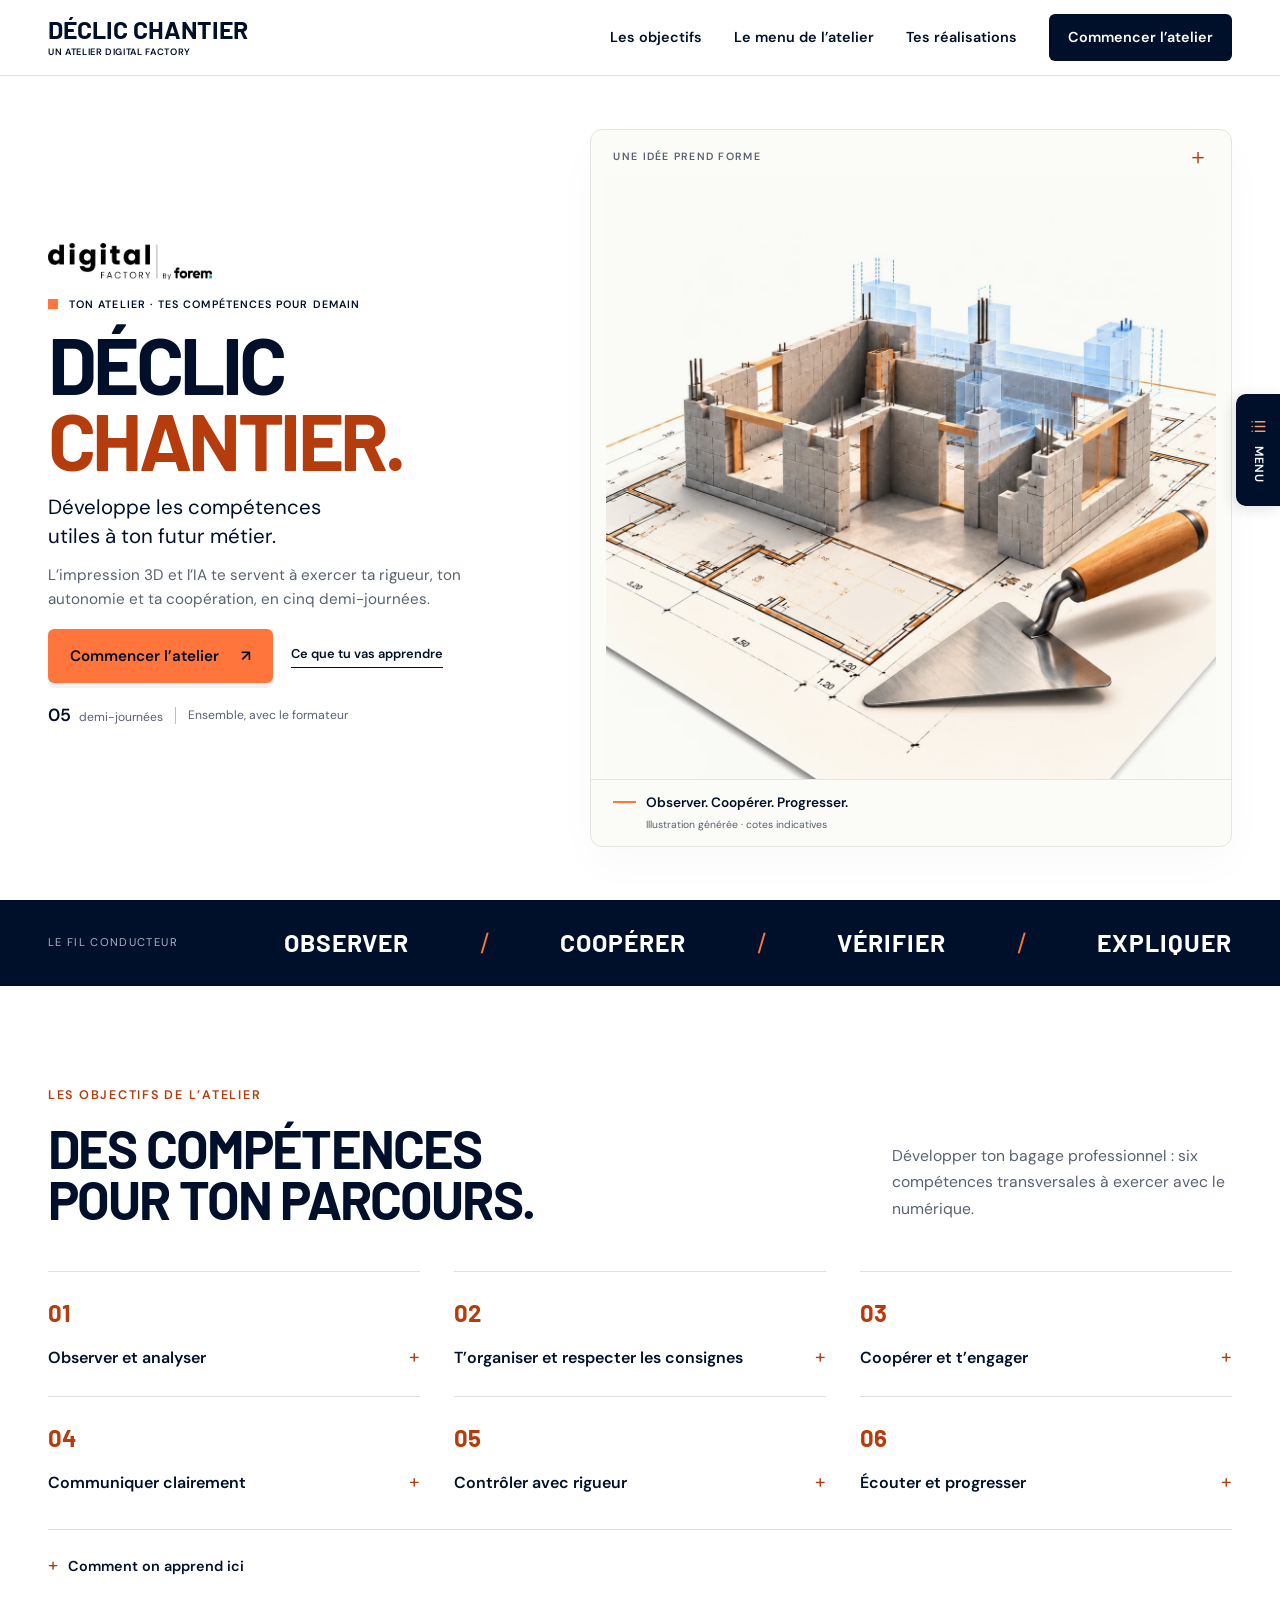
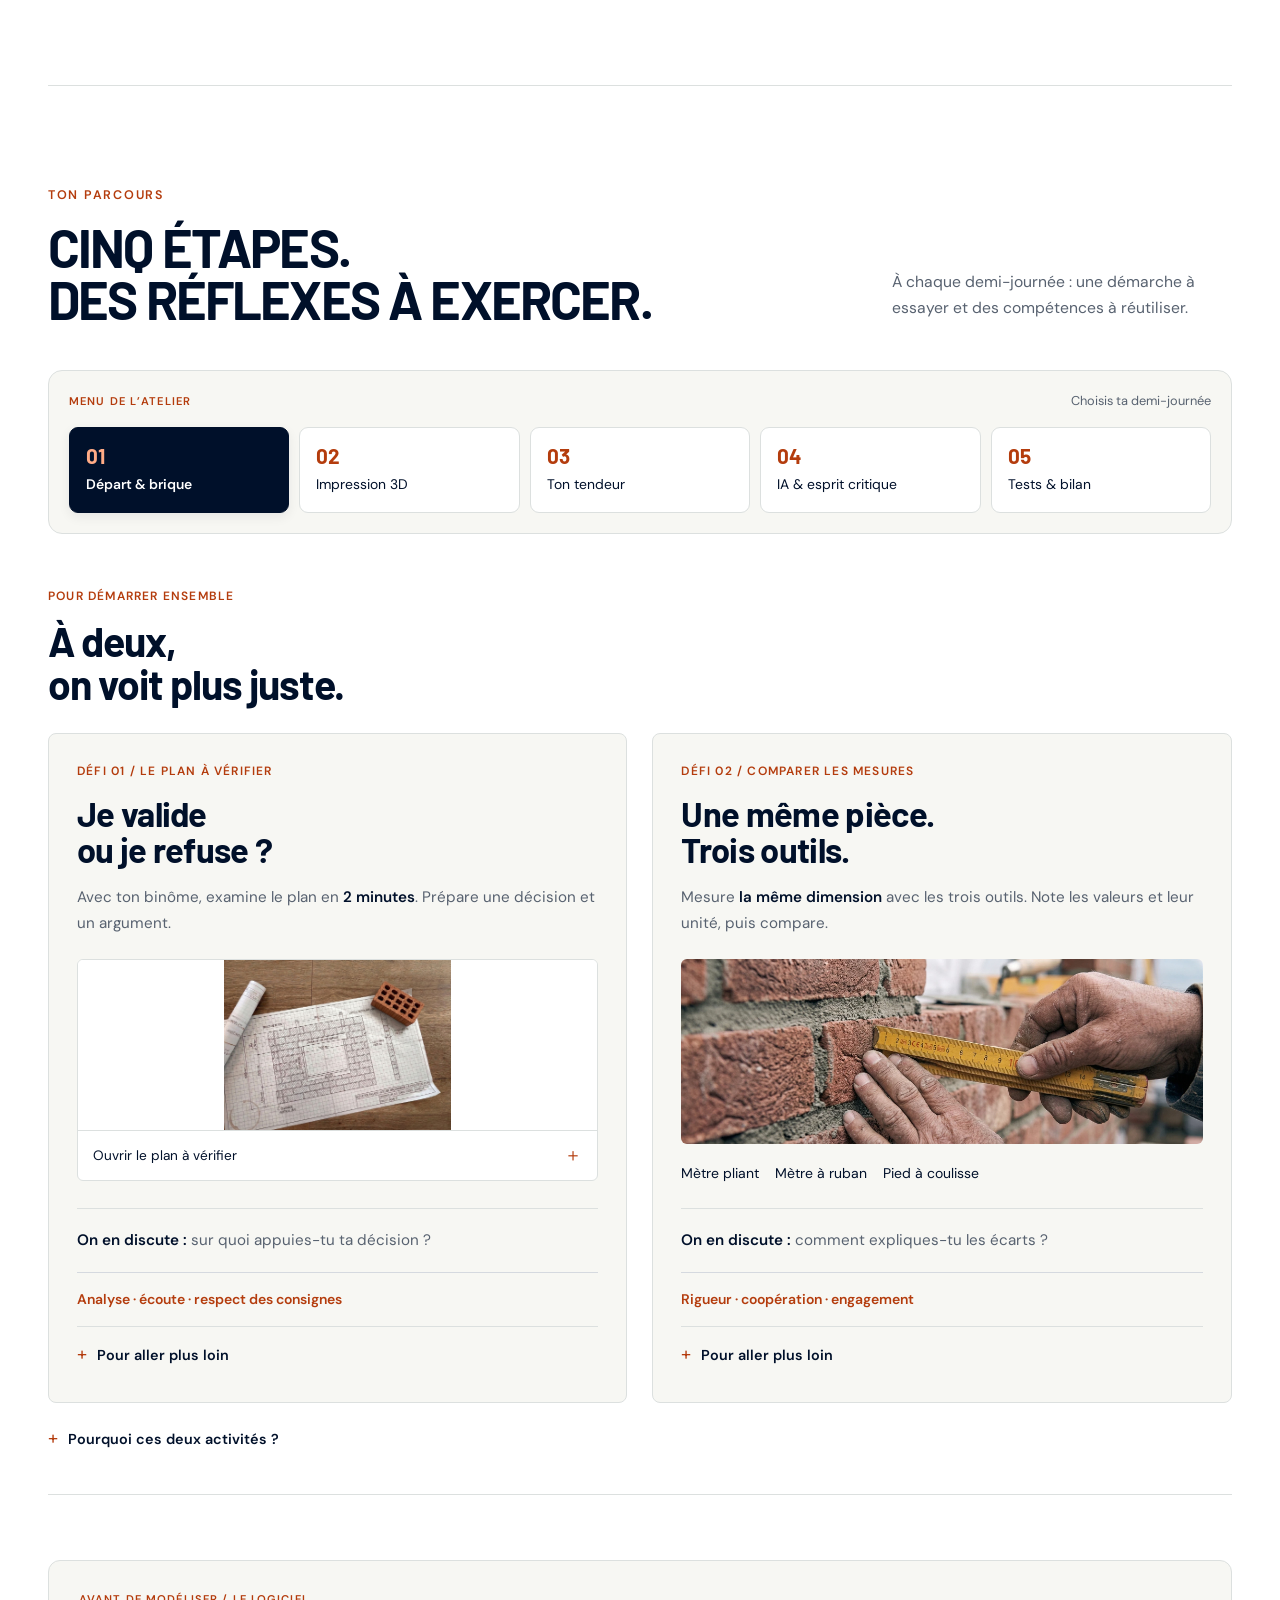
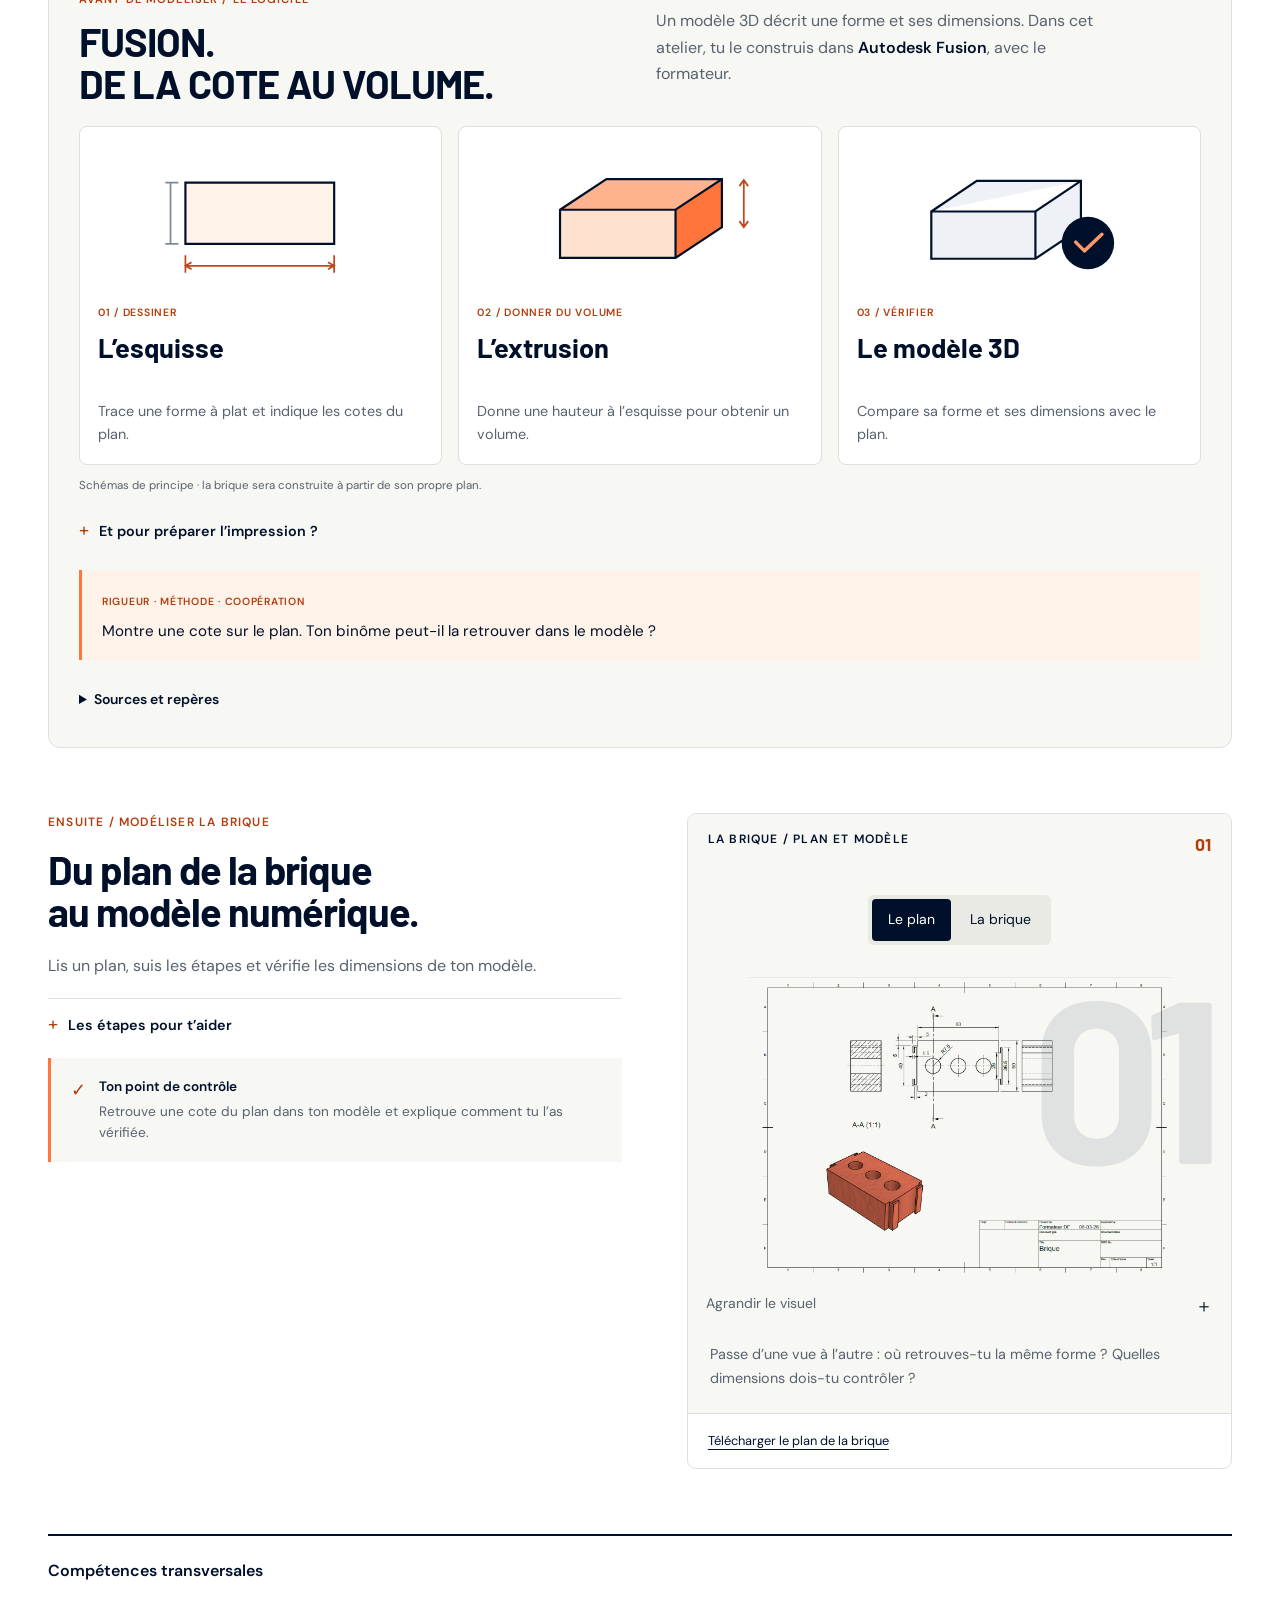
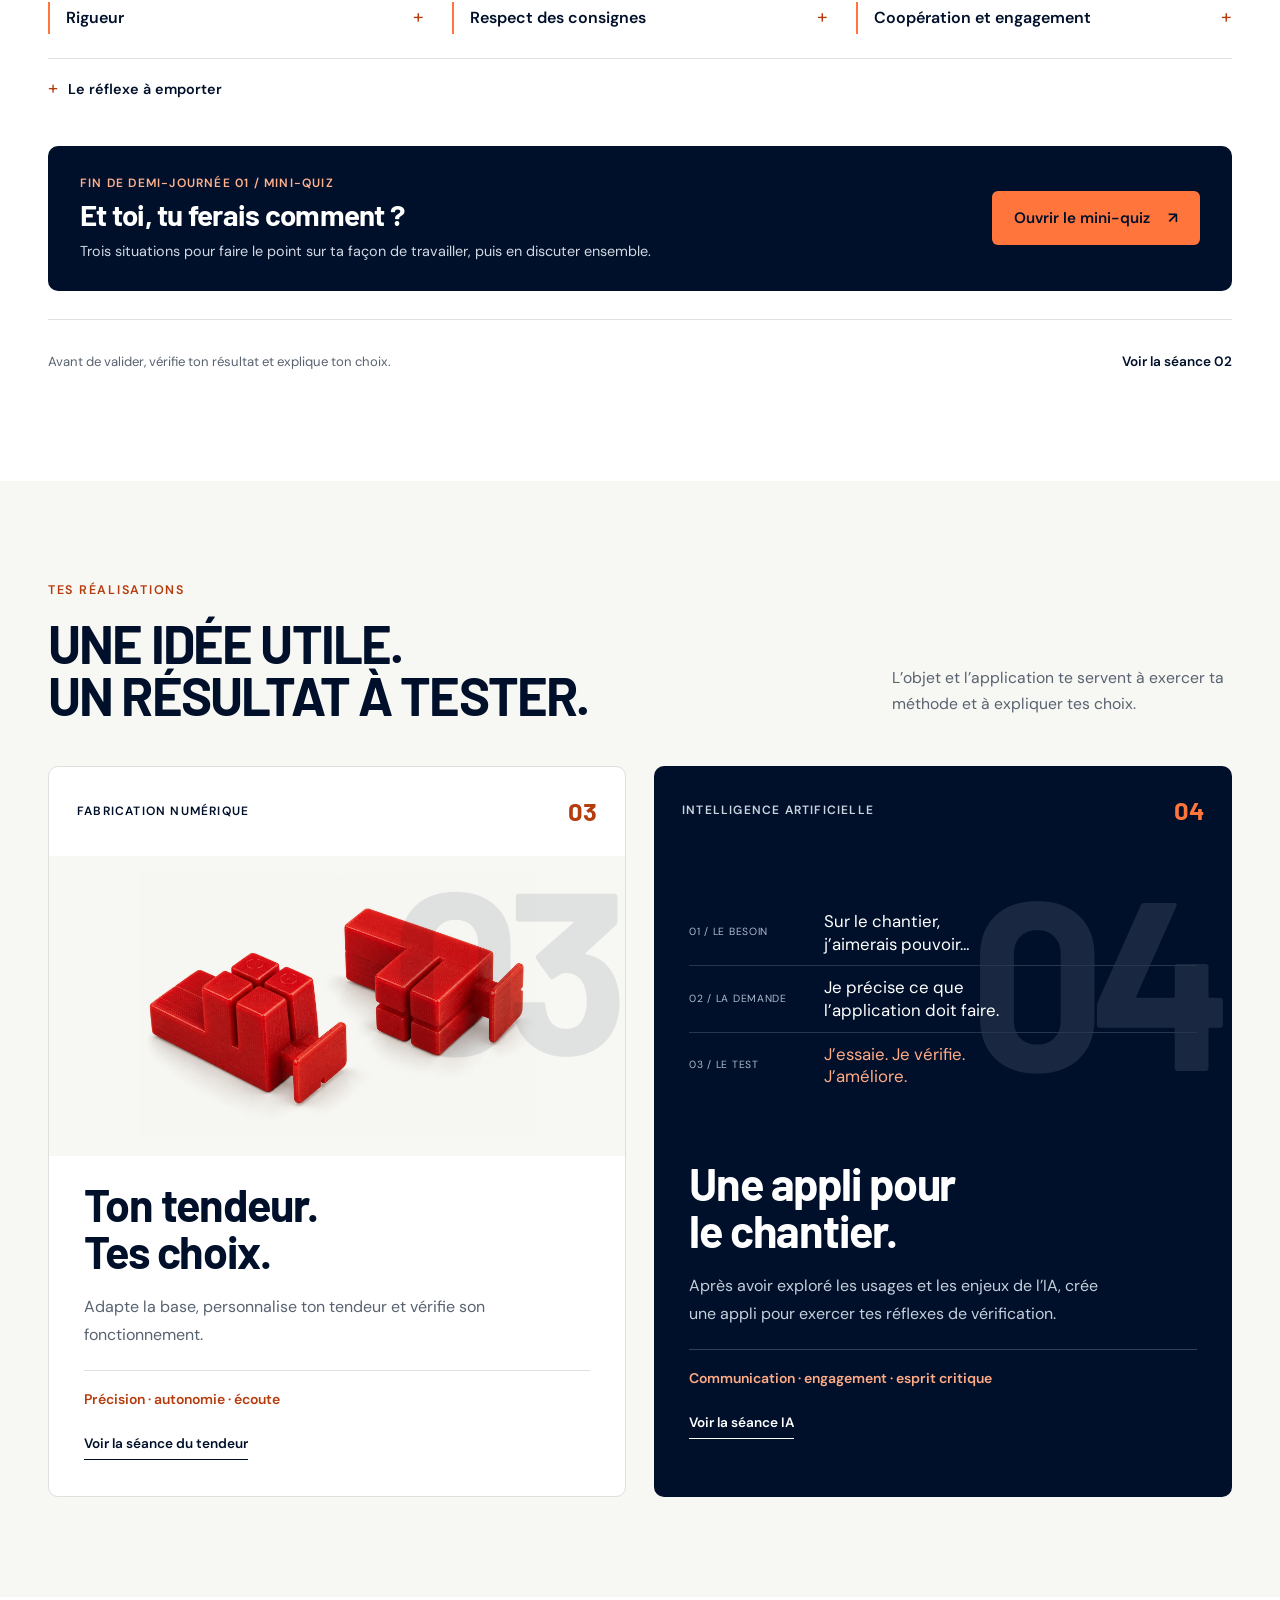
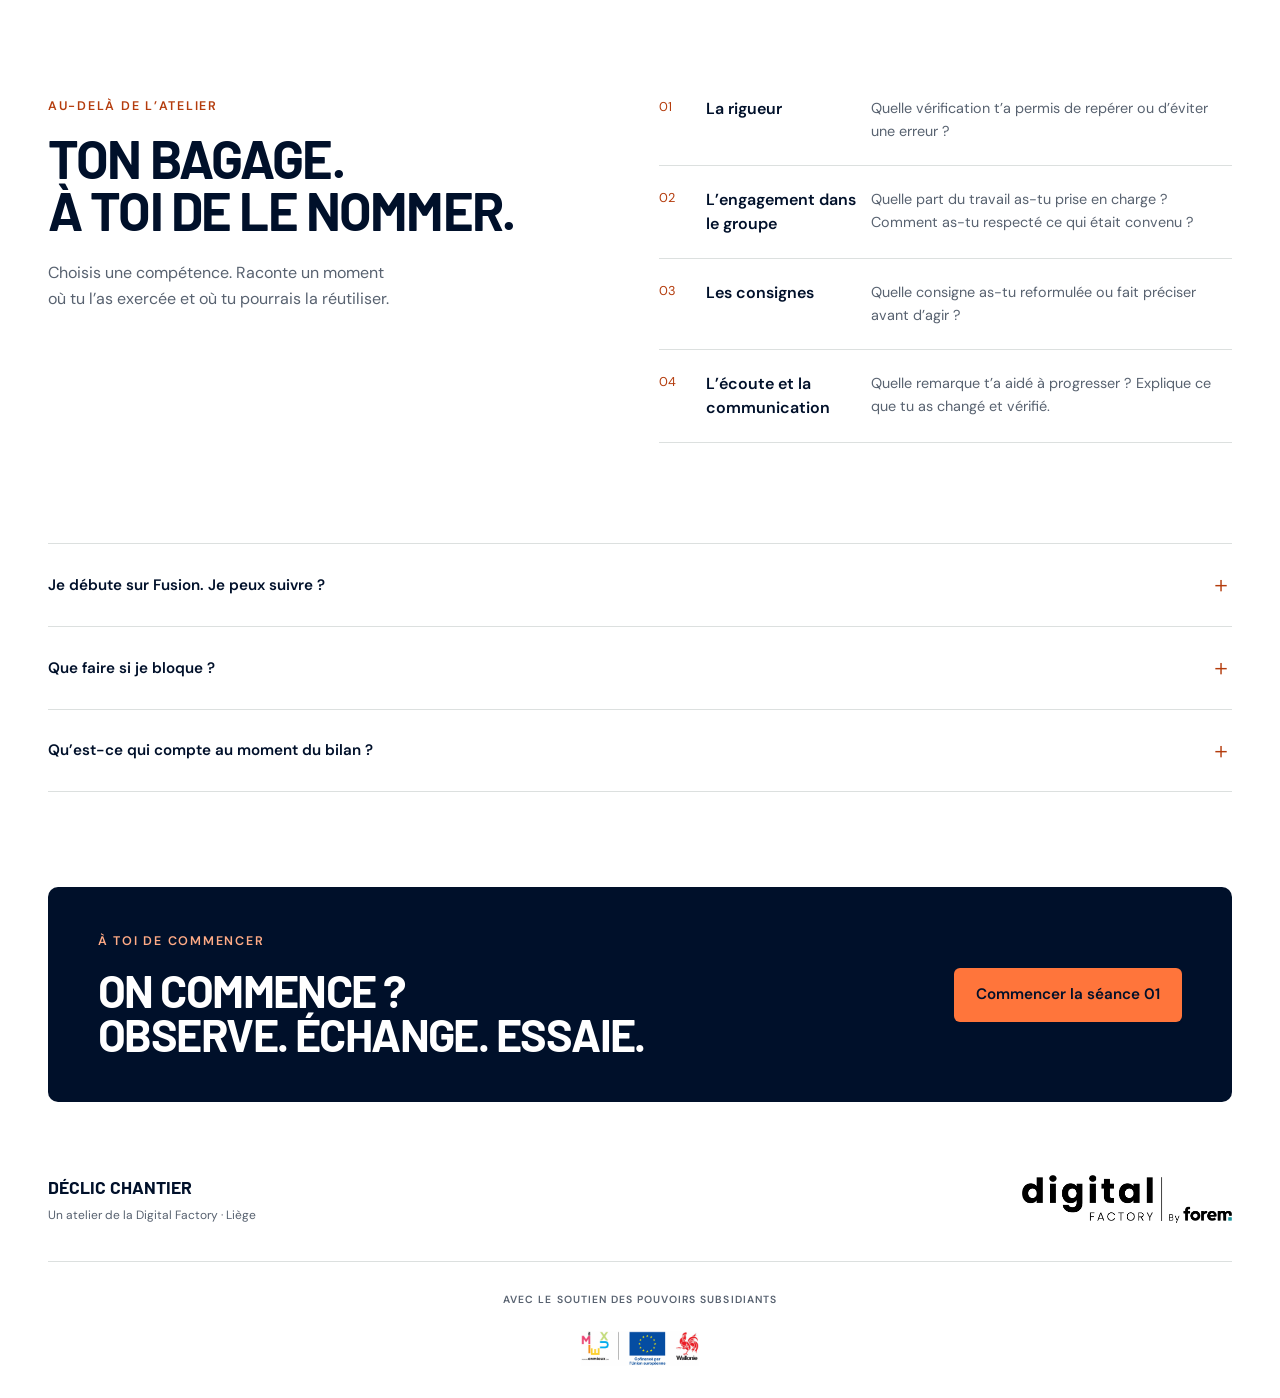
==== commit 79e92f32: "Ajouter cinq mini-quiz de compétences transversales et les retours par choix" ====
--- a/index.html
+++ b/index.html
@@ -8,6 +8,7 @@
   <title>Déclic Chantier — Ton bagage professionnel</title>
   <link rel="icon" type="image/svg+xml" href="data:image/svg+xml,%3Csvg%20xmlns='http://www.w3.org/2000/svg'%20viewBox='0%200%2064%2064'%3E%3Crect%20width='64'%20height='64'%20rx='14'%20fill='%2300102a'/%3E%3Cpath%20d='M18%2016h12c14%200%2022%206%2022%2016s-8%2016-22%2016H18V16zm9%208v16h4c8%200%2012-3%2012-8s-4-8-12-8h-4z'%20fill='%23ff753b'/%3E%3C/svg%3E">
   <link rel="stylesheet" href="style.css">
+  <link rel="stylesheet" href="quiz.css">
   <script src="print-guide.js" defer></script>
   <script src="app.js" defer></script>
   <link rel="stylesheet" href="menu-return.css"><script src="menu-return.js" defer></script>
@@ -104,6 +105,7 @@
         </section>
         <section class="session-competencies" aria-labelledby="session-skills-title"><div class="competencies-heading"><h3 id="session-skills-title">Compétences transversales</h3></div><ul class="competency-list" id="session-skills"><li><details class="skill-detail"><summary>Rigueur</summary><p>Relève une cote avec son unité et retrouve-la dans le modèle.</p></details></li><li><details class="skill-detail"><summary>Respect des consignes</summary><p>Prépare les étapes, reformule la consigne et vérifie ce qui doit être validé avant de poursuivre.</p></details></li><li><details class="skill-detail"><summary>Coopération et engagement</summary><p>Réalise ta part du travail dans le temps convenu et échange les rôles avec ton binôme.</p></details></li></ul><details class="copy-details transfer-more" id="transfer-details"><summary>Le réflexe à emporter</summary><p id="session-transfer">Avant d’exécuter une consigne, repère les informations nécessaires et fais préciser ce qui manque. Où pourrais-tu réutiliser cette méthode ?</p></details></section>
       </article>
+      <aside class="quiz-launch" id="session-quiz" aria-labelledby="session-quiz-title"><div><p class="micro" id="session-quiz-label">FIN DE DEMI-JOURNÉE 01 / MINI-QUIZ</p><h3 id="session-quiz-title">Et toi, tu ferais comment ?</h3><p>Trois situations pour faire le point sur ta façon de travailler, puis en discuter ensemble.</p></div><a class="button primary" id="session-quiz-link" href="quiz.html?session=1" aria-label="Ouvrir le quiz de la demi-journée 01">Ouvrir le mini-quiz <span aria-hidden="true">↗</span></a></aside>
       <div class="session-bottom"><span>Avant de valider, vérifie ton résultat et explique ton choix.</span><button type="button" class="next-session" id="next-session">Voir la séance 02</button></div>
     </section>
 
--- a/quiz.css
+++ b/quiz.css
@@ -0,0 +1,10 @@
+.quiz-launch{display:flex;align-items:center;justify-content:space-between;gap:28px;padding:28px 32px;margin:6px 0 28px;border-radius:10px;background:var(--navy);color:#fff;scroll-margin-top:30px}
+.quiz-launch .micro{color:#ffb18e;margin-bottom:8px}.quiz-launch h3{font-size:clamp(1.6rem,2.3vw,2.1rem);margin-bottom:9px}.quiz-launch p:not(.micro){color:#d1d9e4;font-size:.9rem;max-width:650px}.quiz-launch .button{flex-shrink:0;gap:18px}
+.quiz-page{background:#f7f7f3}.quiz-page .header{background:#fff}.quiz-wrap{width:min(880px,calc(100% - 112px));margin:42px auto 32px}.quiz-intro{margin-bottom:30px}.quiz-intro .eyebrow{font-size:.7rem;color:var(--burnt)}.quiz-intro h1{font-size:clamp(2.5rem,5.4vw,4rem);line-height:1;margin:15px 0 18px}.quiz-intro #quiz-session-title{font-weight:600;font-size:1.1rem}.quiz-instruction{max-width:710px;color:var(--muted);margin-top:10px;font-size:.95rem;line-height:1.65}
+.quiz-card{background:white;border:1px solid var(--line);border-radius:12px;padding:32px;box-shadow:0 14px 40px #00102a06}.quiz-progress{display:flex;align-items:center;justify-content:space-between;margin-bottom:20px;gap:16px}.quiz-progress .micro{color:var(--muted)}.quiz-dots{display:flex;gap:6px}.quiz-dots i{display:block;width:28px;height:5px;border-radius:3px;background:#dce0df}.quiz-dots i.current{background:var(--burnt)}.quiz-dots i.done{background:var(--navy)}.quiz-card h2{font-size:clamp(1.8rem,4vw,2.5rem);line-height:1.1;letter-spacing:-.025em}.quiz-skills{color:var(--burnt);font-size:.8rem;font-weight:600;margin-top:10px}
+.quiz-card fieldset{border:0;margin:24px 0 0;padding:0;min-width:0}.quiz-card legend{padding:0;line-height:1.6;font-size:1.05rem;font-weight:600;width:100%}.quiz-help{font-size:.85rem;color:var(--muted);margin:10px 0 16px}.quiz-options{display:grid;gap:11px}.quiz-option{display:grid;grid-template-columns:18px 28px minmax(0,1fr);align-items:center;gap:12px;border:1px solid #c7cfd3;border-radius:8px;padding:17px 18px;cursor:pointer;line-height:1.55;font-size:.98rem;transition:background .15s,border-color .15s}.quiz-option:hover{border-color:var(--navy);background:#f7f7f3}.quiz-option:has(input:checked){background:#fff1e8;border:2px solid var(--burnt);padding:16px 17px}.quiz-option:has(input:focus-visible){outline:3px solid var(--burnt);outline-offset:4px}.quiz-option:has(input:disabled){cursor:default}.quiz-option input{margin:0;width:18px;height:18px;accent-color:var(--burnt)}.quiz-letter{font-family:var(--display);font-size:1.25rem}.quiz-feedback{border-left:4px solid var(--orange);padding:20px 22px;background:#fff2e9;margin-top:24px}.quiz-feedback.preferred{border-color:var(--navy);background:#eef2f5}.quiz-feedback h3{font-size:1.3rem;margin-bottom:10px;line-height:1.2}.quiz-feedback p{line-height:1.65;font-size:.98rem}
+.quiz-comparison{border-top:1px solid var(--line);margin-top:24px;padding-top:17px}.quiz-comparison summary{cursor:pointer;font-size:.92rem;font-weight:600;min-height:30px}.quiz-comparison ol{list-style:none;margin:18px 0 0;padding:0;display:grid;gap:20px}.quiz-comparison li{border-bottom:1px solid var(--line);padding-bottom:20px;font-size:.92rem;color:var(--muted)}.quiz-comparison li:last-child{border-bottom:0;padding-bottom:0}.quiz-comparison .micro{color:var(--burnt);font-size:.7rem}.quiz-comparison h3{color:var(--navy);font-size:1.35rem;margin-bottom:10px}.comparison-choice{font-weight:600;color:var(--navy);margin:7px 0}.preferred-reminder{margin-top:12px;padding:13px 16px;background:var(--paper)}.quiz-actions{display:flex;align-items:center;justify-content:space-between;flex-wrap:wrap;gap:20px;margin-top:26px}.quiz-actions button:disabled{background:#e0e3e5;color:#56616c;box-shadow:none;cursor:not-allowed;transform:none}.quiz-finish>.micro{color:var(--burnt);margin-bottom:17px}.quiz-reflection{font-weight:600;font-size:1.25rem;line-height:1.6;margin:24px 0 12px}.quiz-footnote{color:var(--muted);font-size:.8rem;margin:20px 0}.quiz-footer{border-top:1px solid var(--line);padding-top:22px;display:flex;justify-content:space-between;align-items:center;gap:20px}.quiz-footer img{width:170px;height:auto}
+@media(max-width:700px){.quiz-launch{align-items:flex-start;flex-direction:column;padding:24px;gap:18px}.quiz-wrap{width:calc(100% - 80px);margin:28px 60px 28px 20px}.quiz-card{padding:23px 20px}.quiz-option{grid-template-columns:18px 20px minmax(0,1fr);gap:9px;padding:14px 12px}.quiz-option:has(input:checked){padding:13px 11px}.quiz-page .header{padding:16px 20px;height:auto;min-height:82px;flex-wrap:wrap}.quiz-actions{align-items:stretch;flex-direction:column}.quiz-actions>span:empty{display:none}.quiz-actions .text-link{align-self:flex-start}.quiz-footer{align-items:flex-start;flex-direction:column}}
+@media(max-width:400px){.quiz-wrap{margin-left:12px;width:calc(100% - 66px)}.quiz-card{padding:20px 14px}.quiz-option{font-size:.9rem}.quiz-intro h1{font-size:2.3rem}.quiz-progress .micro{font-size:.65rem}.quiz-dots i{width:18px}.quiz-launch .button{width:100%}}
+@media(prefers-reduced-motion:reduce){.quiz-option{transition:none}}
+@media print{.quiz-page .header,.quiz-actions,.quiz-footer,.quiz-footnote,.menu-return{display:none!important}.quiz-wrap{width:100%;margin:0}.quiz-card{box-shadow:none;border:0}.quiz-option{break-inside:avoid}}
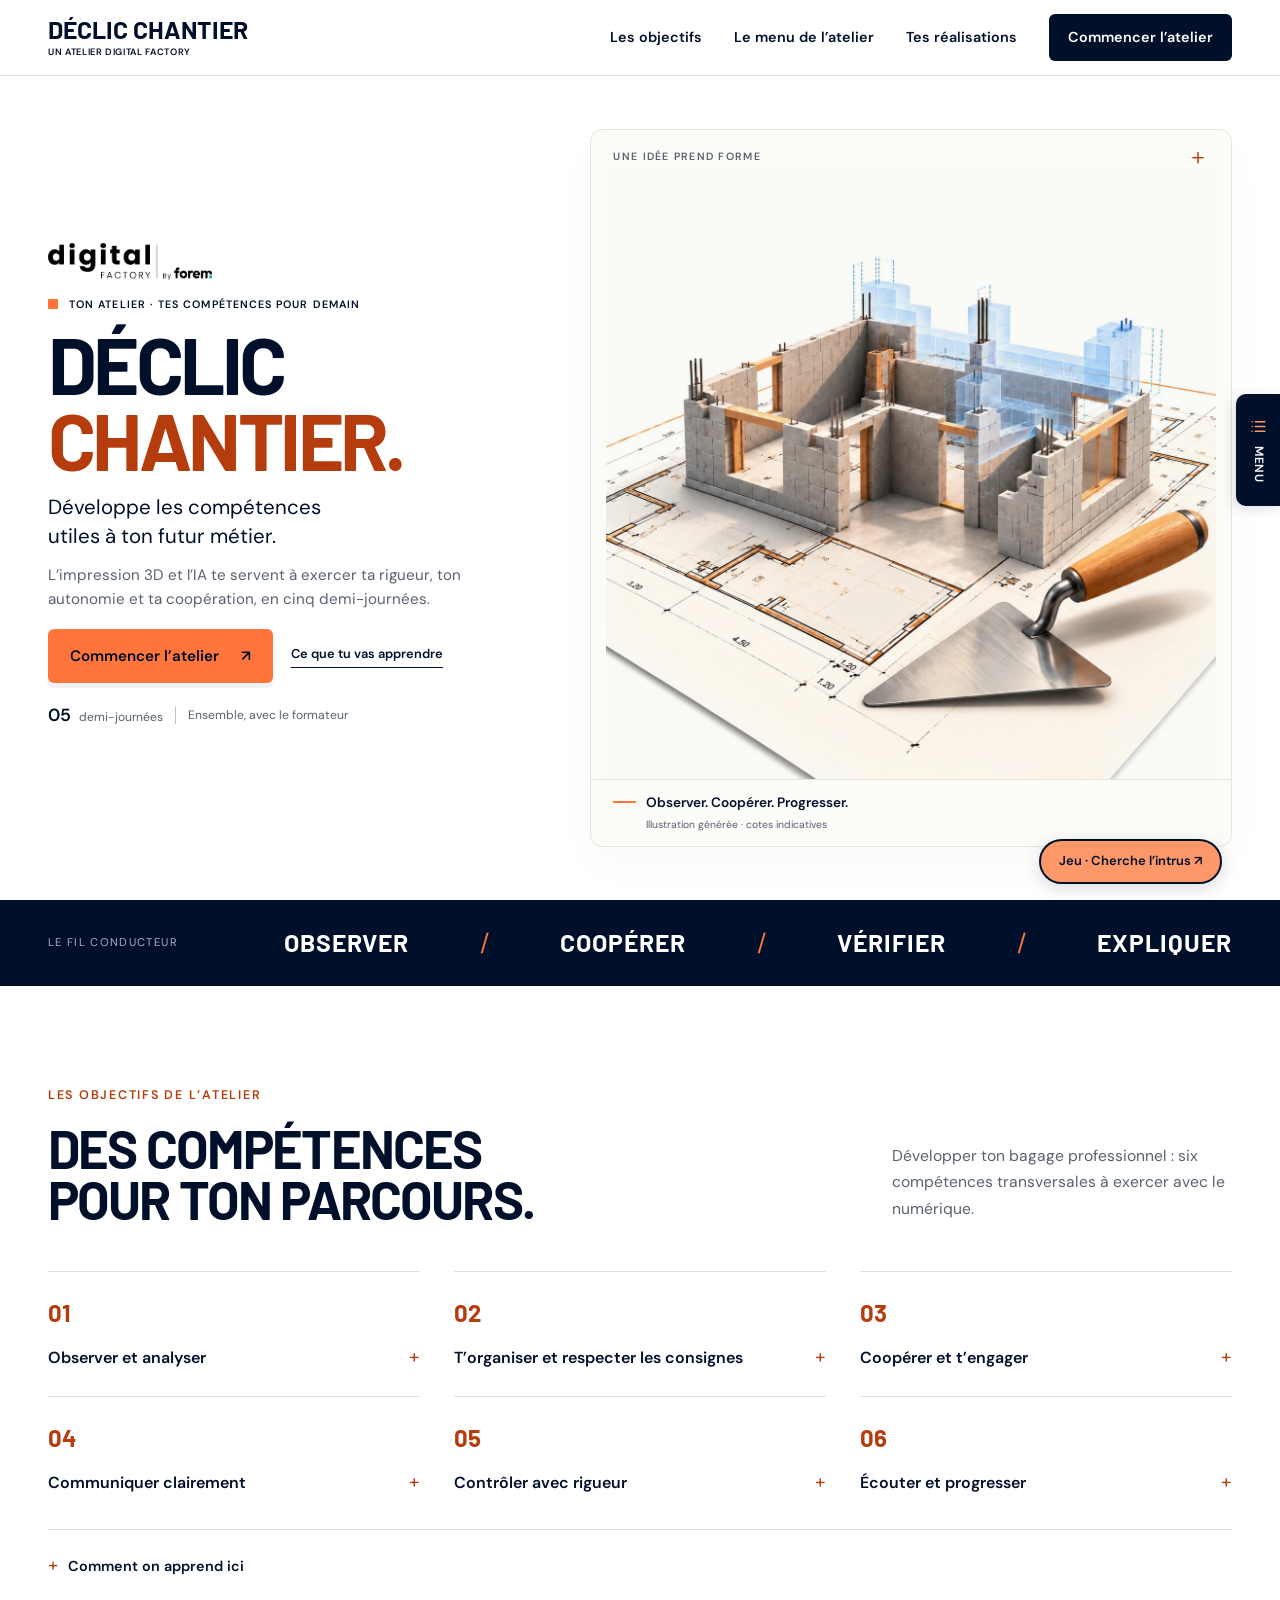
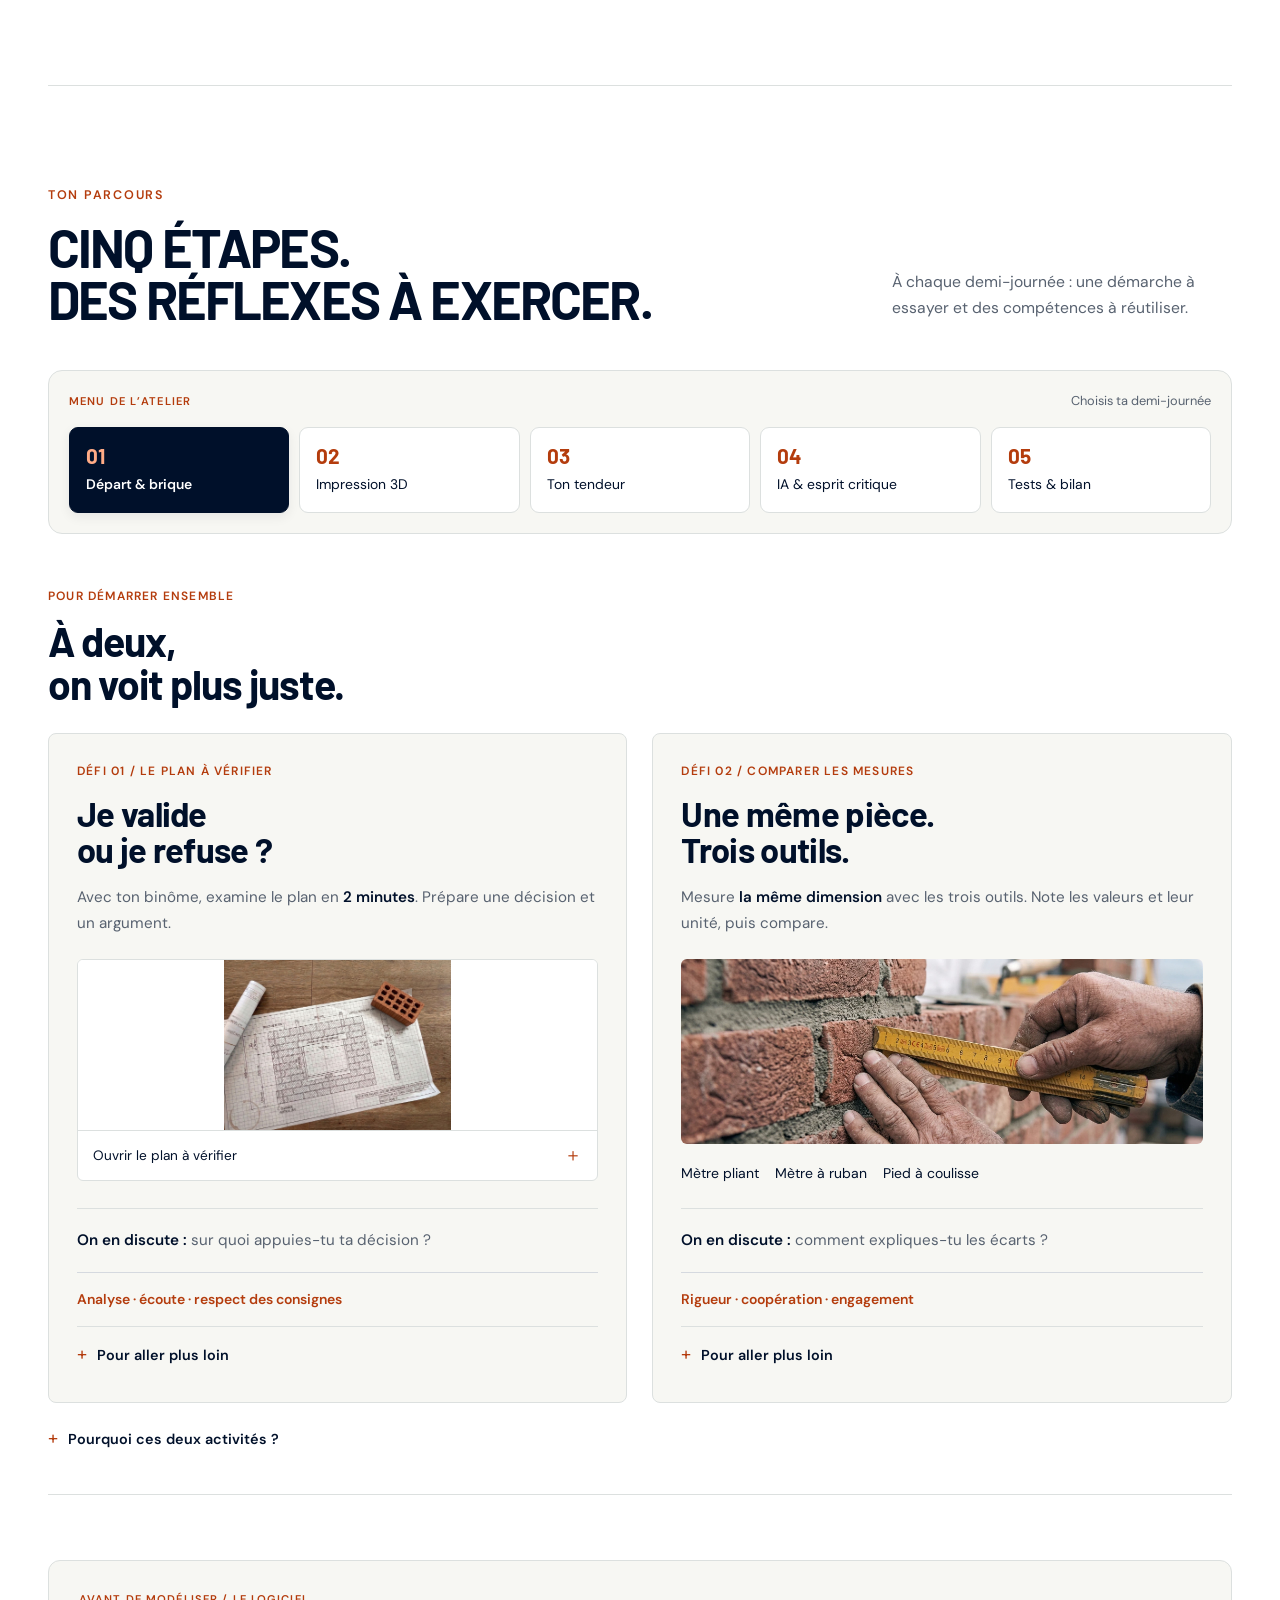
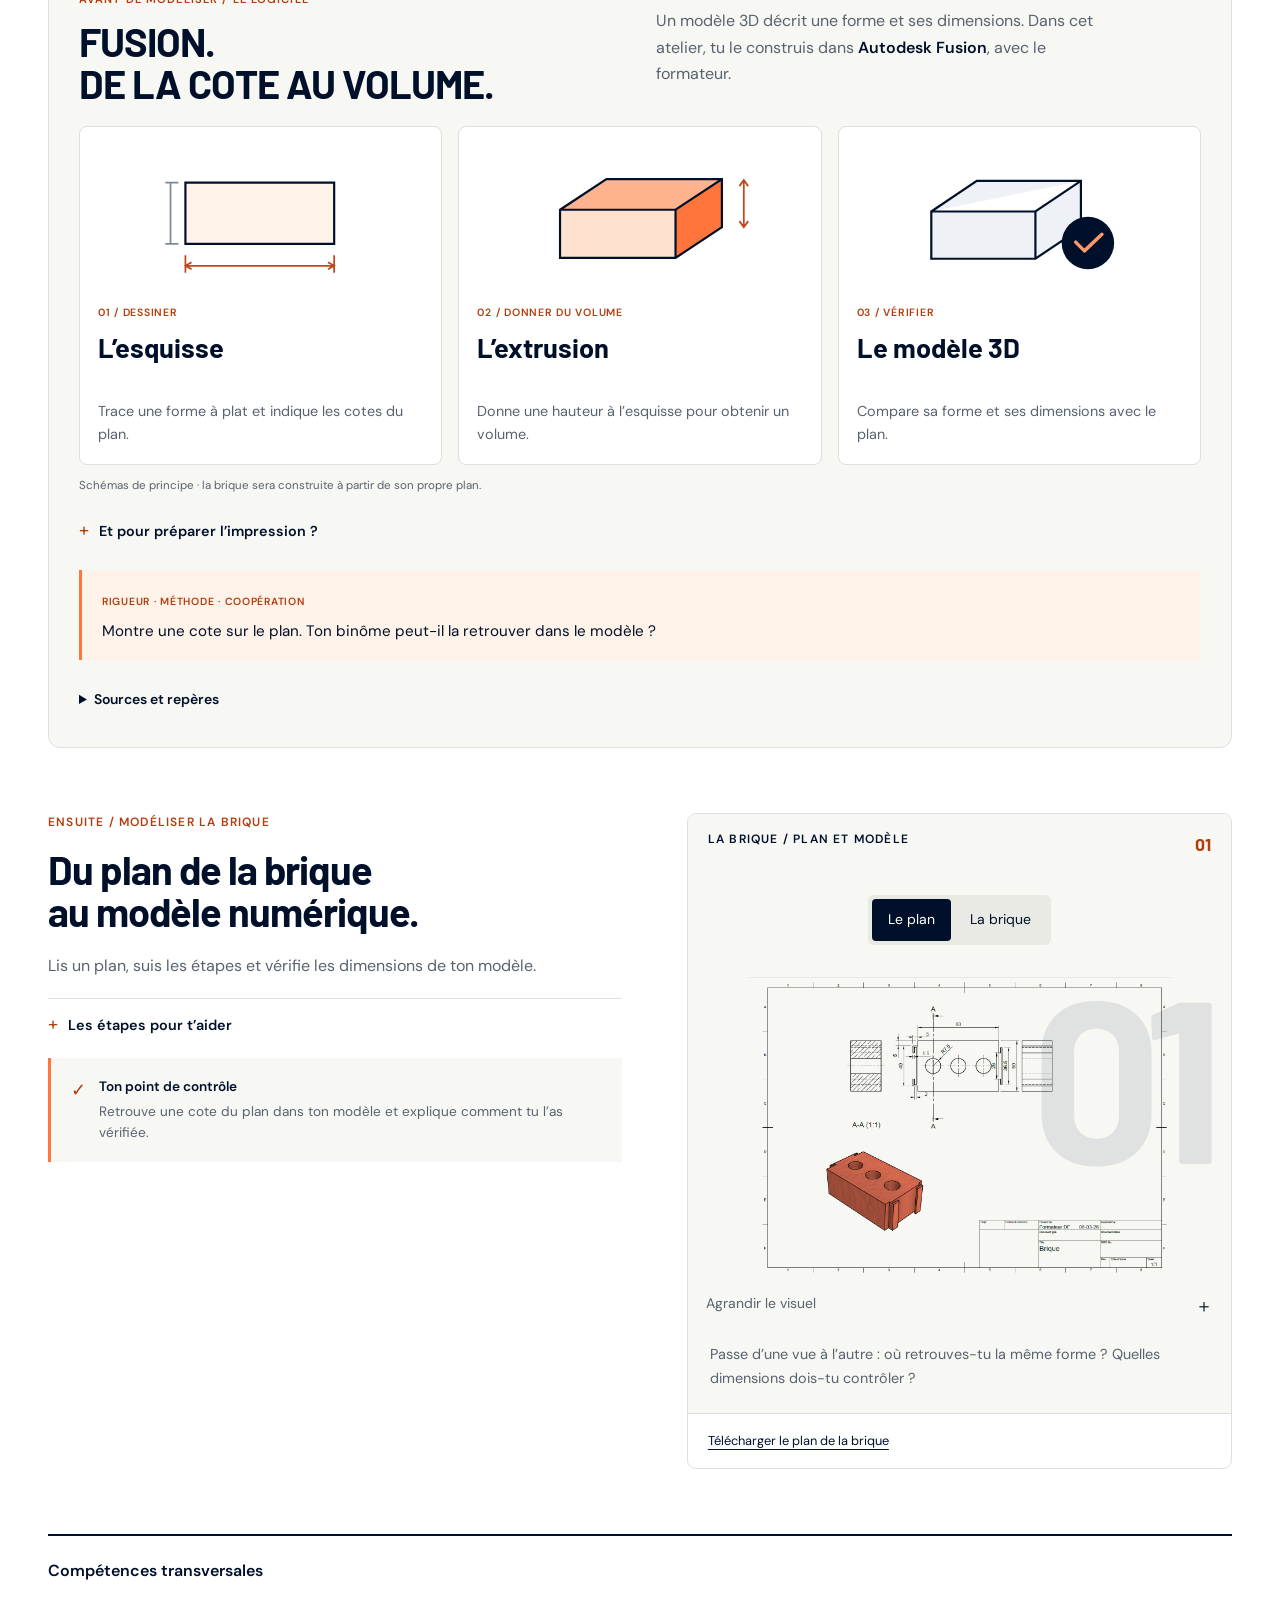
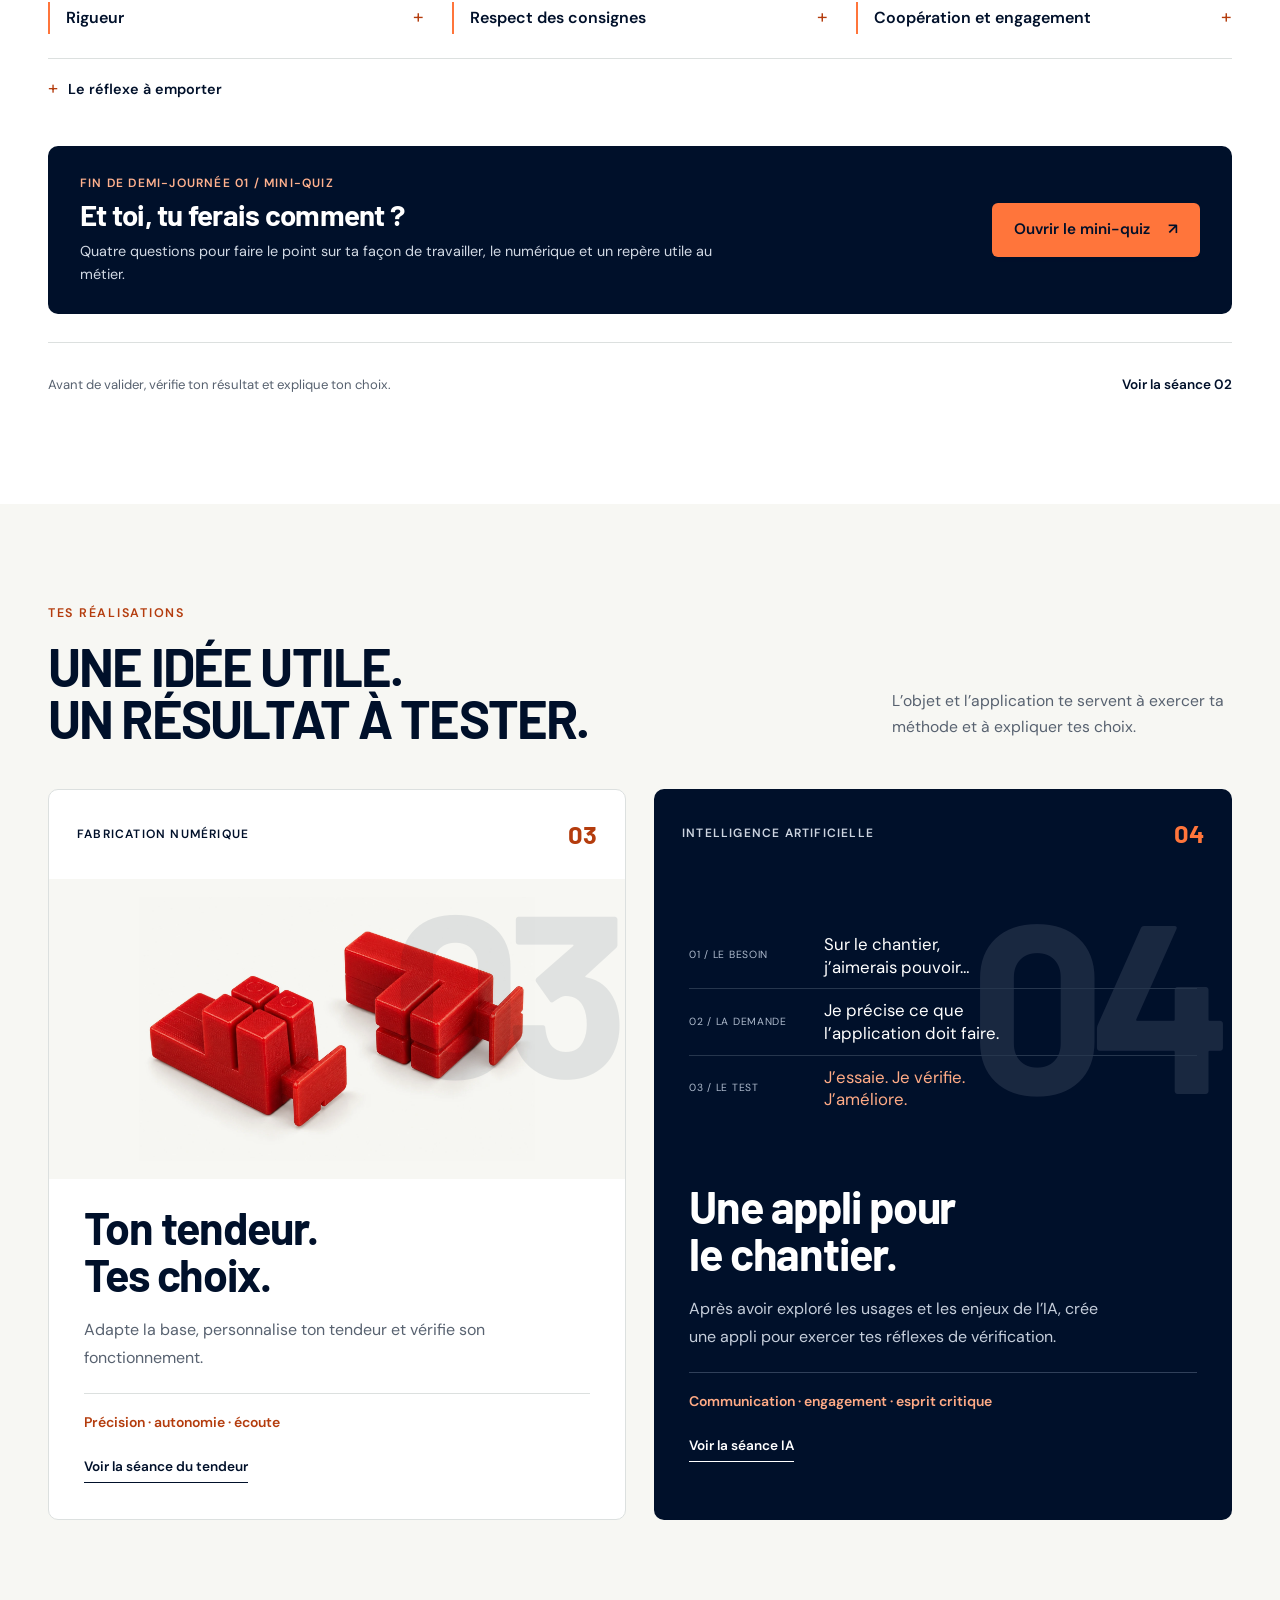
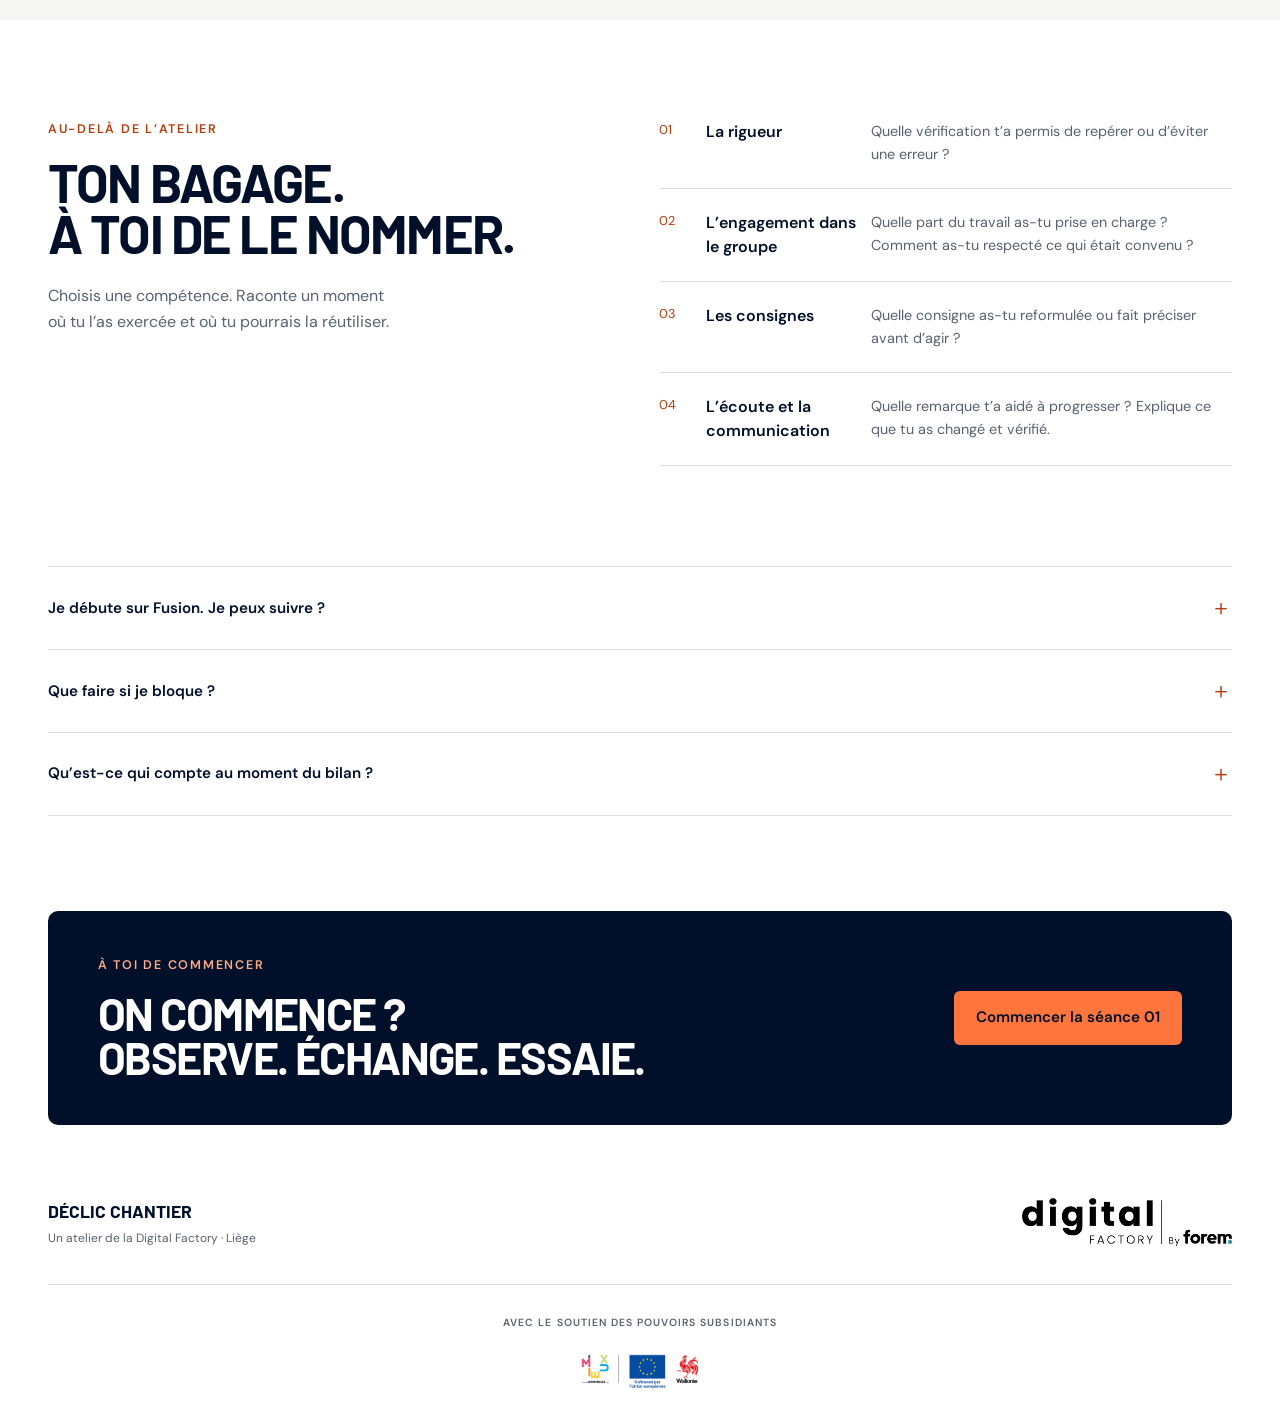
==== commit e5d2d042: "Quiz : acculturation numérique, lecture de plan et vérification des acquis" ====
--- a/index.html
+++ b/index.html
@@ -105,7 +105,7 @@
         </section>
         <section class="session-competencies" aria-labelledby="session-skills-title"><div class="competencies-heading"><h3 id="session-skills-title">Compétences transversales</h3></div><ul class="competency-list" id="session-skills"><li><details class="skill-detail"><summary>Rigueur</summary><p>Relève une cote avec son unité et retrouve-la dans le modèle.</p></details></li><li><details class="skill-detail"><summary>Respect des consignes</summary><p>Prépare les étapes, reformule la consigne et vérifie ce qui doit être validé avant de poursuivre.</p></details></li><li><details class="skill-detail"><summary>Coopération et engagement</summary><p>Réalise ta part du travail dans le temps convenu et échange les rôles avec ton binôme.</p></details></li></ul><details class="copy-details transfer-more" id="transfer-details"><summary>Le réflexe à emporter</summary><p id="session-transfer">Avant d’exécuter une consigne, repère les informations nécessaires et fais préciser ce qui manque. Où pourrais-tu réutiliser cette méthode ?</p></details></section>
       </article>
-      <aside class="quiz-launch" id="session-quiz" aria-labelledby="session-quiz-title"><div><p class="micro" id="session-quiz-label">FIN DE DEMI-JOURNÉE 01 / MINI-QUIZ</p><h3 id="session-quiz-title">Et toi, tu ferais comment ?</h3><p>Trois situations pour faire le point sur ta façon de travailler, puis en discuter ensemble.</p></div><a class="button primary" id="session-quiz-link" href="quiz.html?session=1" aria-label="Ouvrir le quiz de la demi-journée 01">Ouvrir le mini-quiz <span aria-hidden="true">↗</span></a></aside>
+      <aside class="quiz-launch" id="session-quiz" aria-labelledby="session-quiz-title"><div><p class="micro" id="session-quiz-label">FIN DE DEMI-JOURNÉE 01 / MINI-QUIZ</p><h3 id="session-quiz-title">Et toi, tu ferais comment ?</h3><p>Quatre questions pour faire le point sur ta façon de travailler, le numérique et un repère utile au métier.</p></div><a class="button primary" id="session-quiz-link" href="quiz.html?session=1" aria-label="Ouvrir le quiz de la demi-journée 01">Ouvrir le mini-quiz <span aria-hidden="true">↗</span></a></aside>
       <div class="session-bottom"><span>Avant de valider, vérifie ton résultat et explique ton choix.</span><button type="button" class="next-session" id="next-session">Voir la séance 02</button></div>
     </section>
 
--- a/menu-return.css
+++ b/menu-return.css
@@ -5,4 +5,5 @@
 .menu-return:hover{background:#ff753b;color:#00102a}.menu-return:hover svg{color:#00102a}
 .menu-return:focus-visible{outline:3px solid #ff753b;outline-offset:3px}
 @media(prefers-reduced-motion:reduce){.menu-return{transition:none}}
-@media print{.menu-return{display:none!important}}
+.intrus-shortcut{position:fixed;z-index:79;right:58px;bottom:16px;max-width:calc(100vw - 84px);padding:12px 18px;border:2px solid #00102a;border-radius:30px;background:#ff9869;color:#00102a;box-shadow:0 5px 18px #00102a24;text-decoration:none;font:700 13px/1.3 "DM Sans",system-ui,sans-serif}.intrus-shortcut:hover{background:#ffb895}.intrus-shortcut:focus-visible{outline:3px solid #00102a;outline-offset:3px}
+@media print{.menu-return,.intrus-shortcut{display:none!important}}
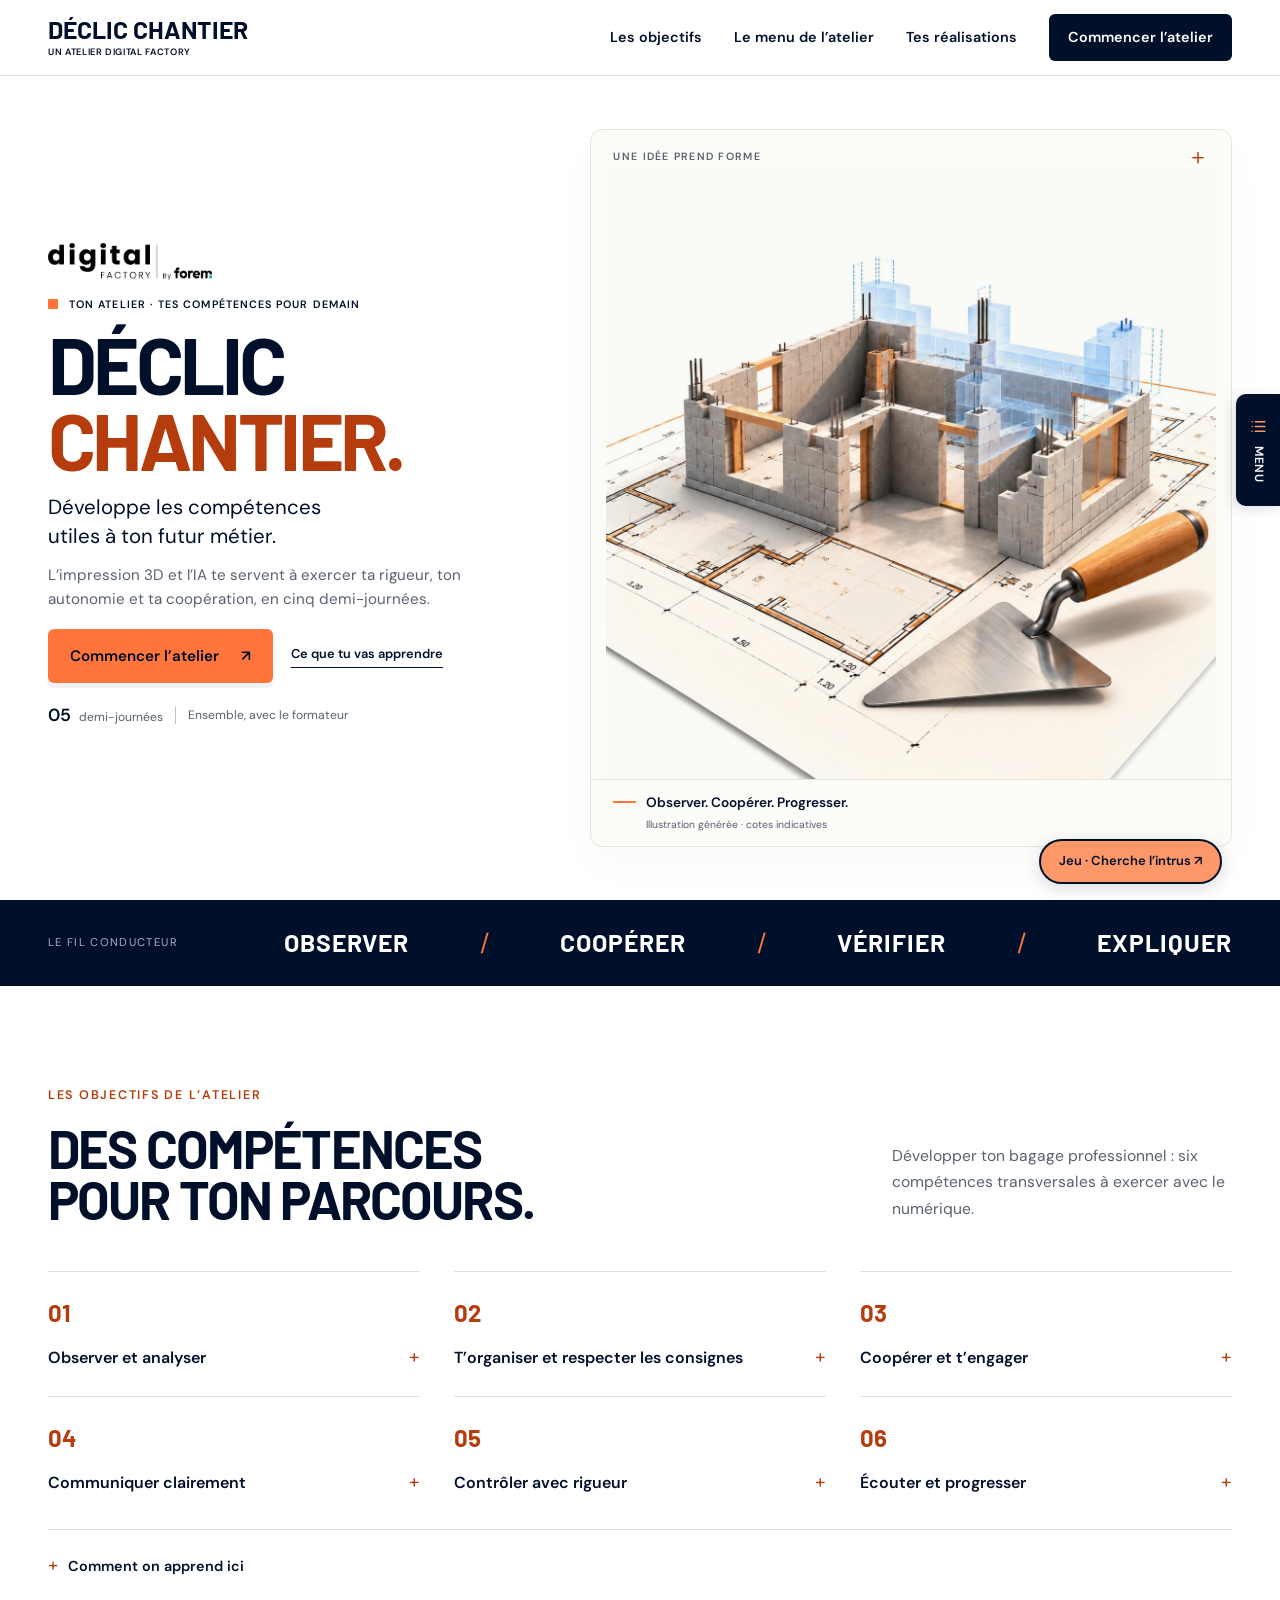
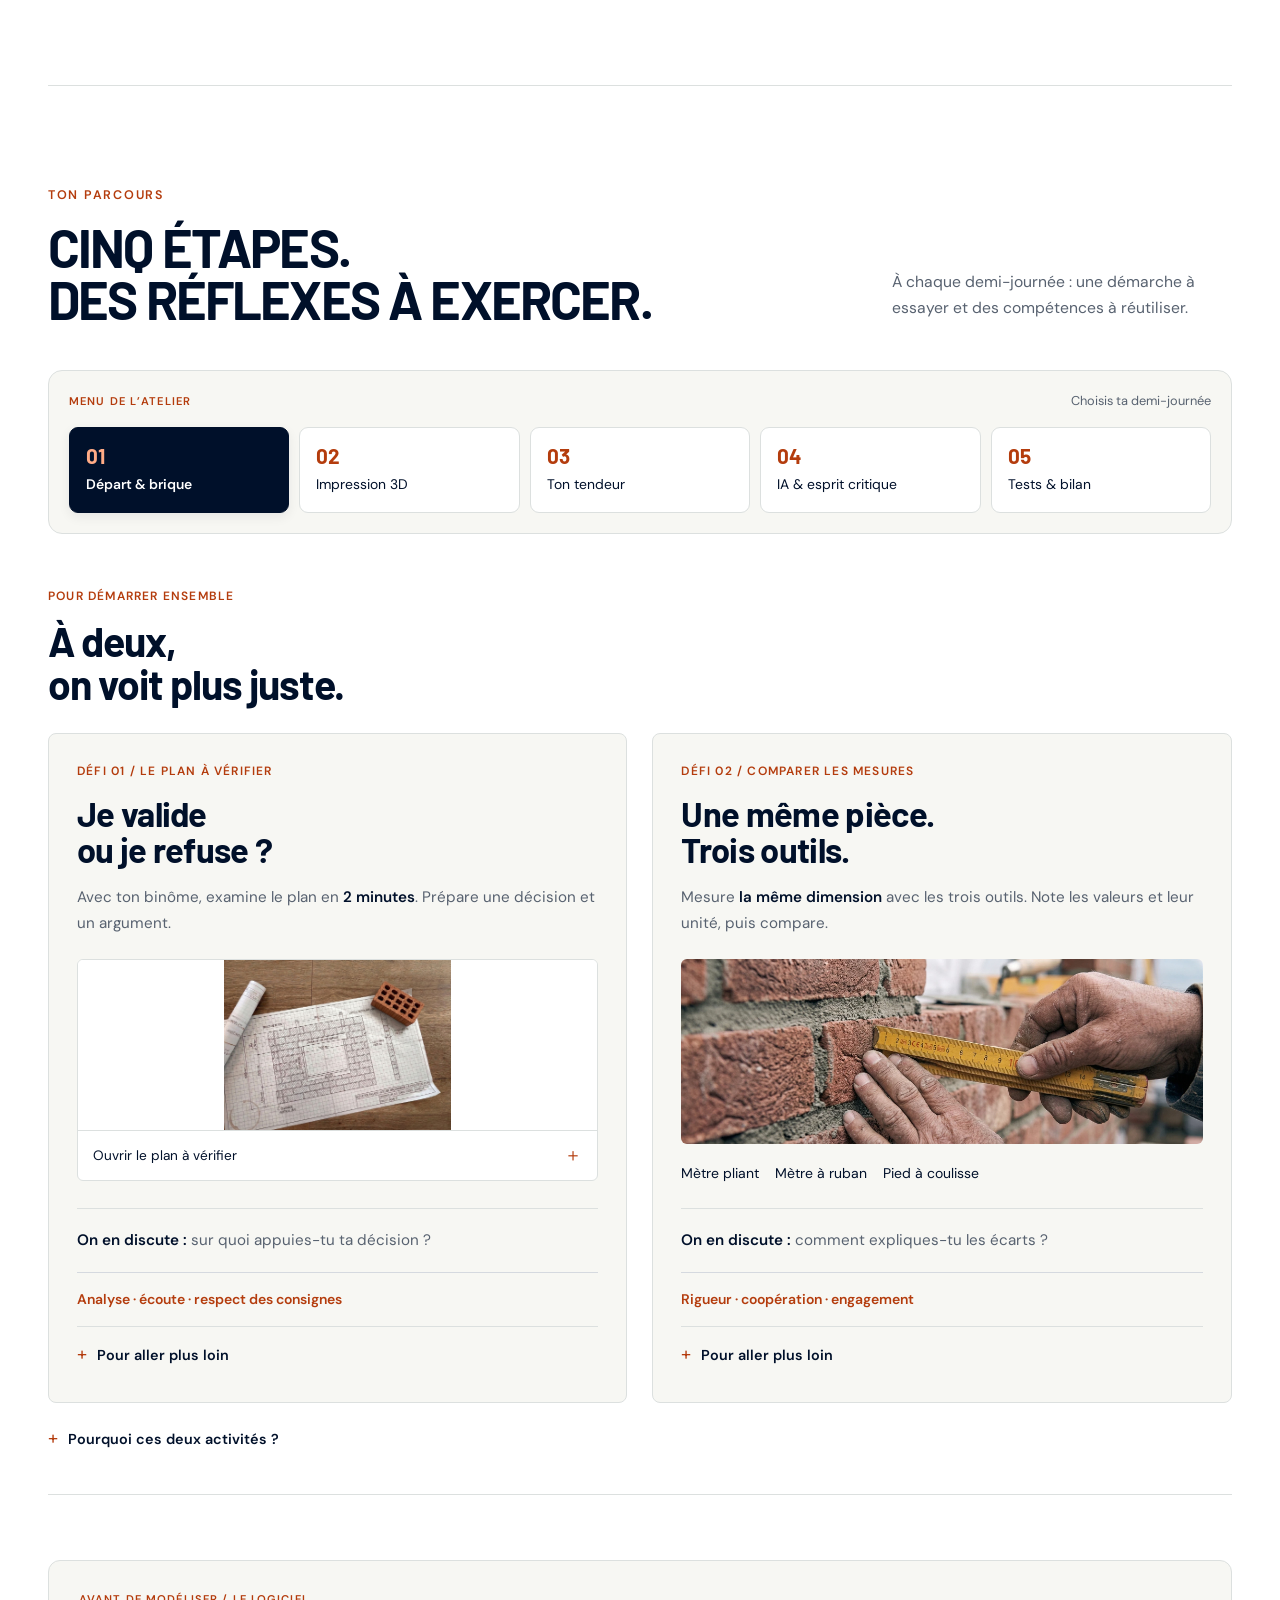
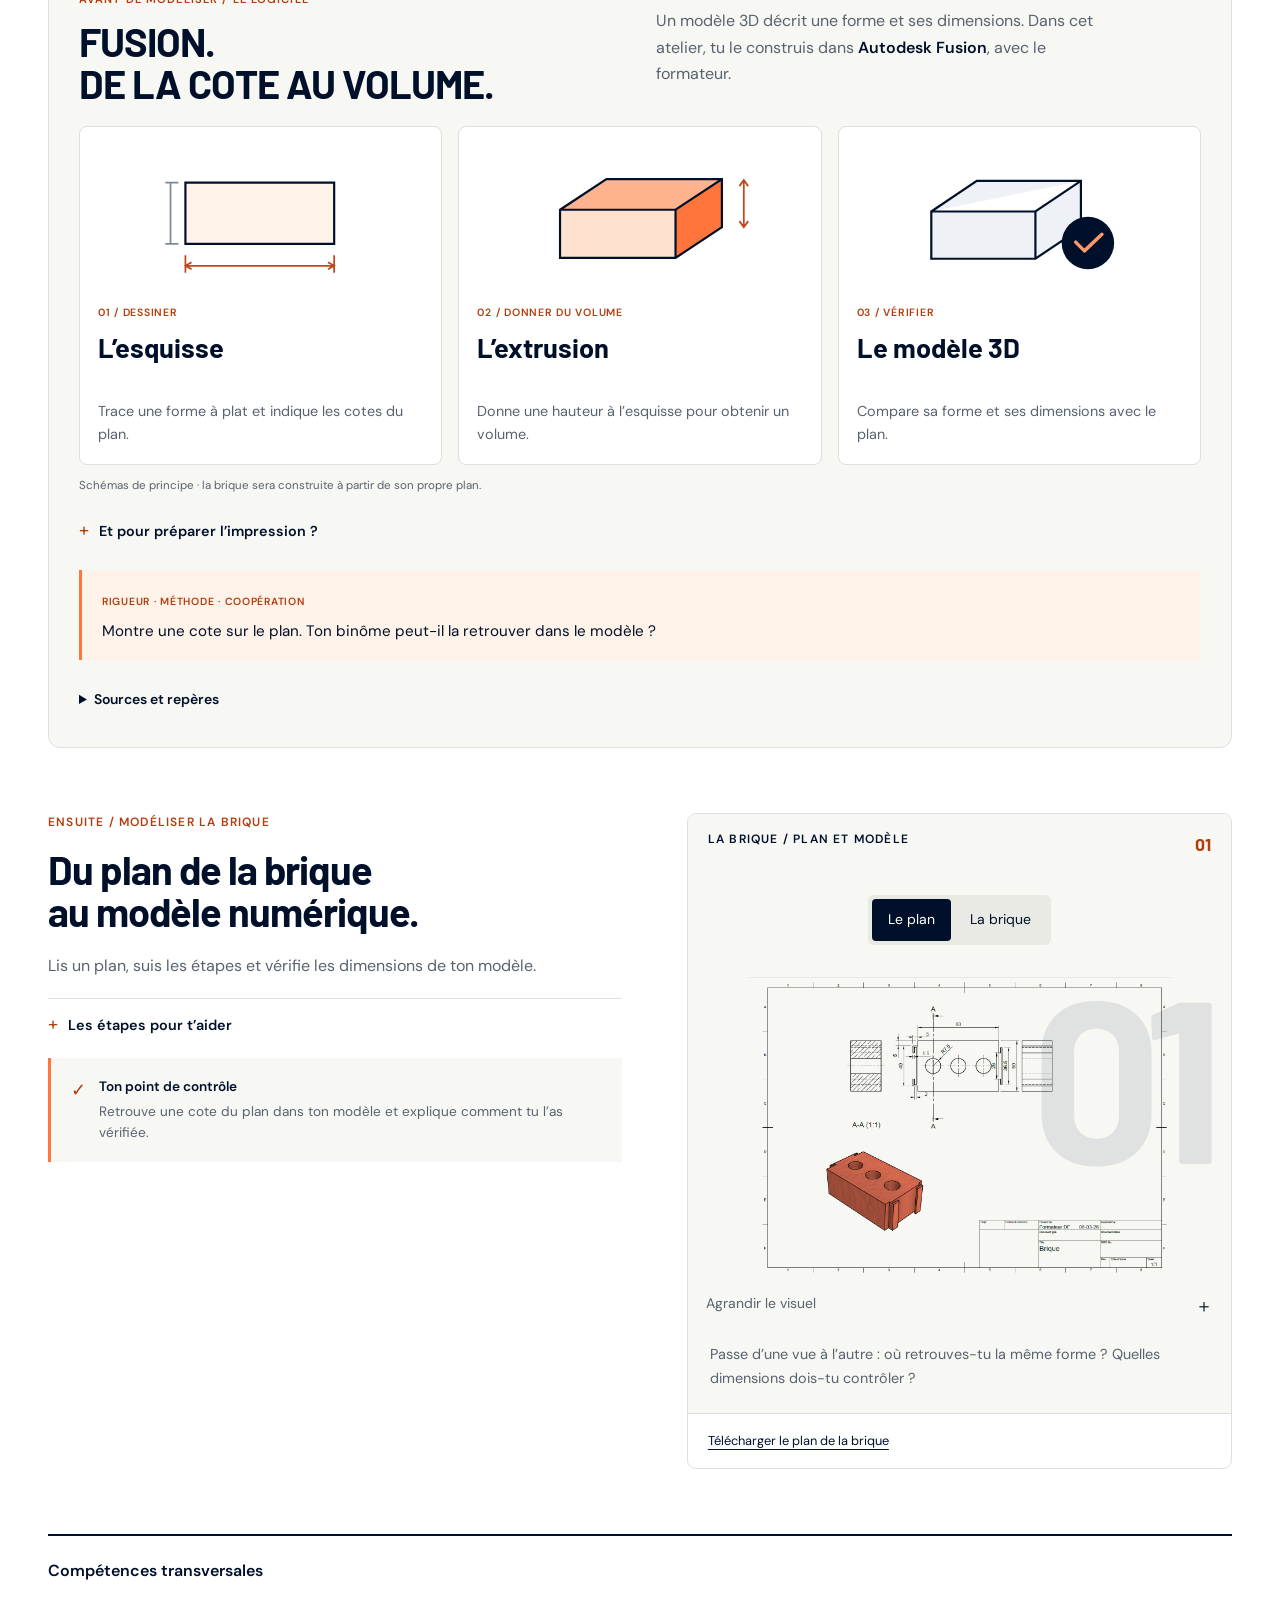
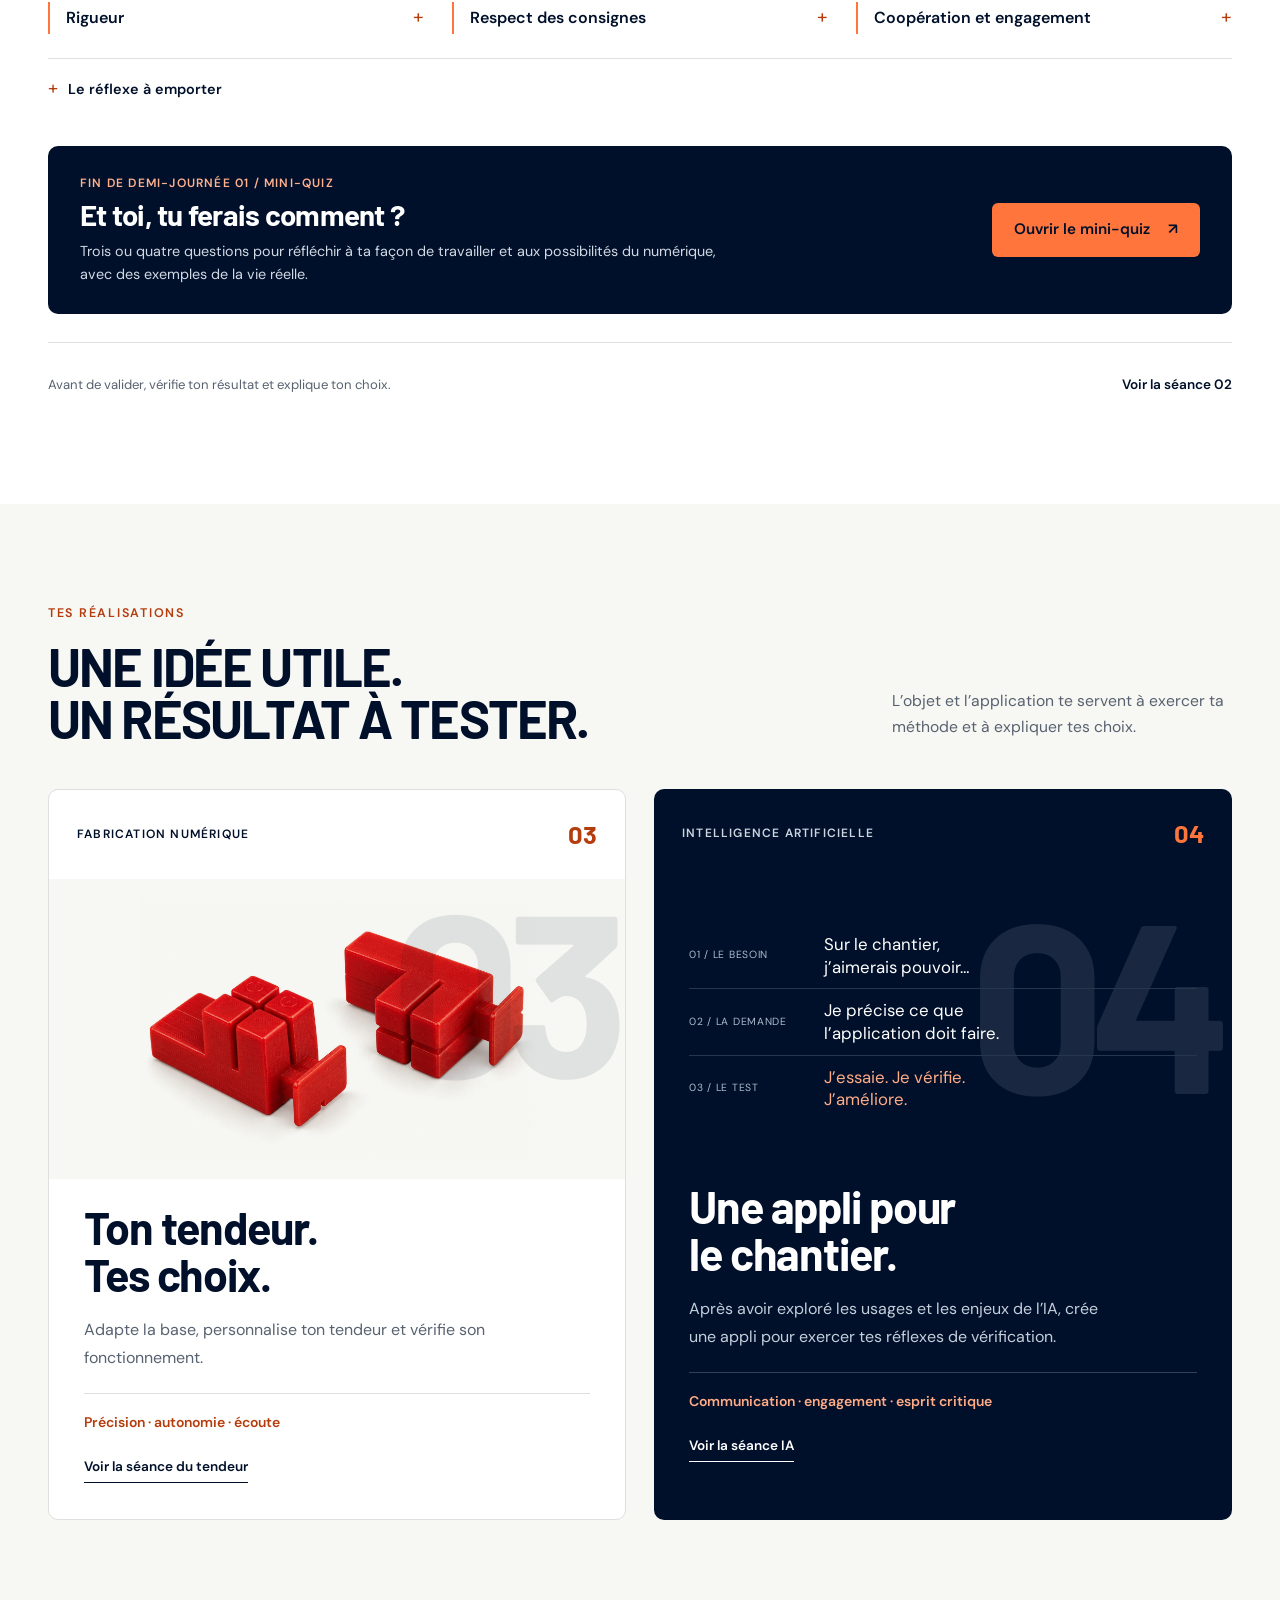
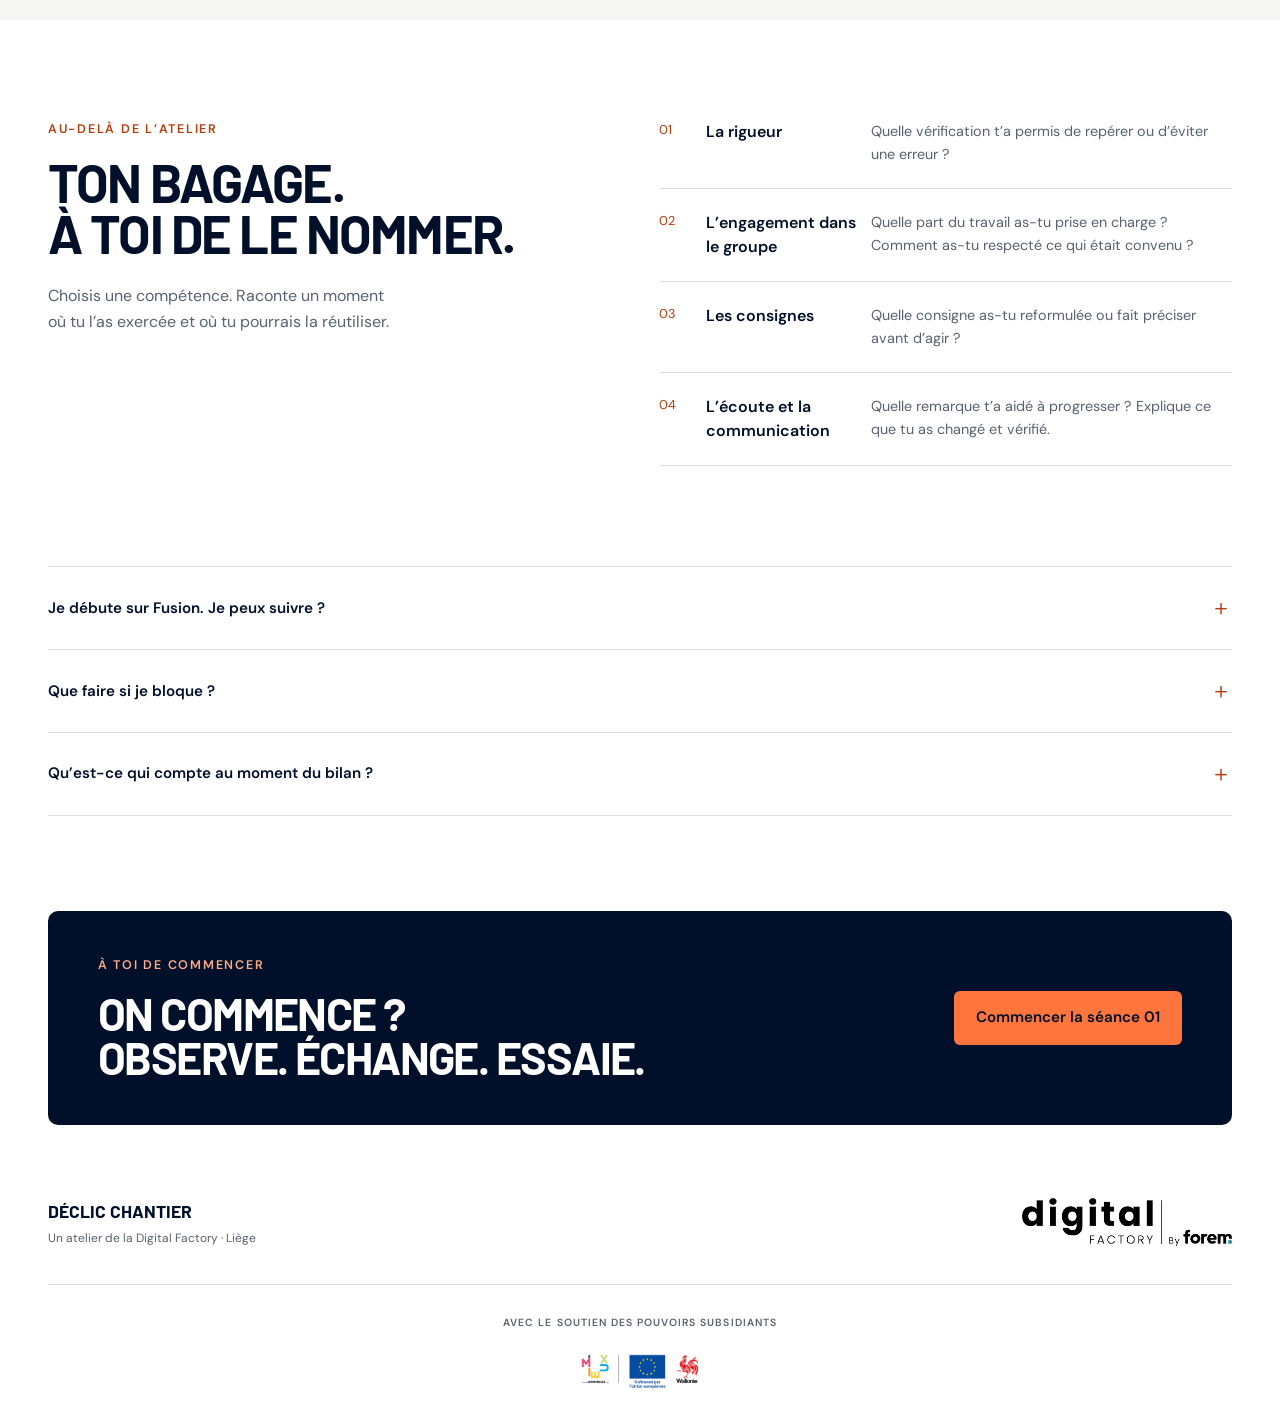
==== commit 49a62010: "Actualiser les quiz validés : 17 questions et retours concrets" ====
--- a/index.html
+++ b/index.html
@@ -105,7 +105,7 @@
         </section>
         <section class="session-competencies" aria-labelledby="session-skills-title"><div class="competencies-heading"><h3 id="session-skills-title">Compétences transversales</h3></div><ul class="competency-list" id="session-skills"><li><details class="skill-detail"><summary>Rigueur</summary><p>Relève une cote avec son unité et retrouve-la dans le modèle.</p></details></li><li><details class="skill-detail"><summary>Respect des consignes</summary><p>Prépare les étapes, reformule la consigne et vérifie ce qui doit être validé avant de poursuivre.</p></details></li><li><details class="skill-detail"><summary>Coopération et engagement</summary><p>Réalise ta part du travail dans le temps convenu et échange les rôles avec ton binôme.</p></details></li></ul><details class="copy-details transfer-more" id="transfer-details"><summary>Le réflexe à emporter</summary><p id="session-transfer">Avant d’exécuter une consigne, repère les informations nécessaires et fais préciser ce qui manque. Où pourrais-tu réutiliser cette méthode ?</p></details></section>
       </article>
-      <aside class="quiz-launch" id="session-quiz" aria-labelledby="session-quiz-title"><div><p class="micro" id="session-quiz-label">FIN DE DEMI-JOURNÉE 01 / MINI-QUIZ</p><h3 id="session-quiz-title">Et toi, tu ferais comment ?</h3><p>Quatre questions pour faire le point sur ta façon de travailler, le numérique et un repère utile au métier.</p></div><a class="button primary" id="session-quiz-link" href="quiz.html?session=1" aria-label="Ouvrir le quiz de la demi-journée 01">Ouvrir le mini-quiz <span aria-hidden="true">↗</span></a></aside>
+      <aside class="quiz-launch" id="session-quiz" aria-labelledby="session-quiz-title"><div><p class="micro" id="session-quiz-label">FIN DE DEMI-JOURNÉE 01 / MINI-QUIZ</p><h3 id="session-quiz-title">Et toi, tu ferais comment ?</h3><p>Trois ou quatre questions pour réfléchir à ta façon de travailler et aux possibilités du numérique, avec des exemples de la vie réelle.</p></div><a class="button primary" id="session-quiz-link" href="quiz.html?session=1" aria-label="Ouvrir le quiz de la demi-journée 01">Ouvrir le mini-quiz <span aria-hidden="true">↗</span></a></aside>
       <div class="session-bottom"><span>Avant de valider, vérifie ton résultat et explique ton choix.</span><button type="button" class="next-session" id="next-session">Voir la séance 02</button></div>
     </section>
 
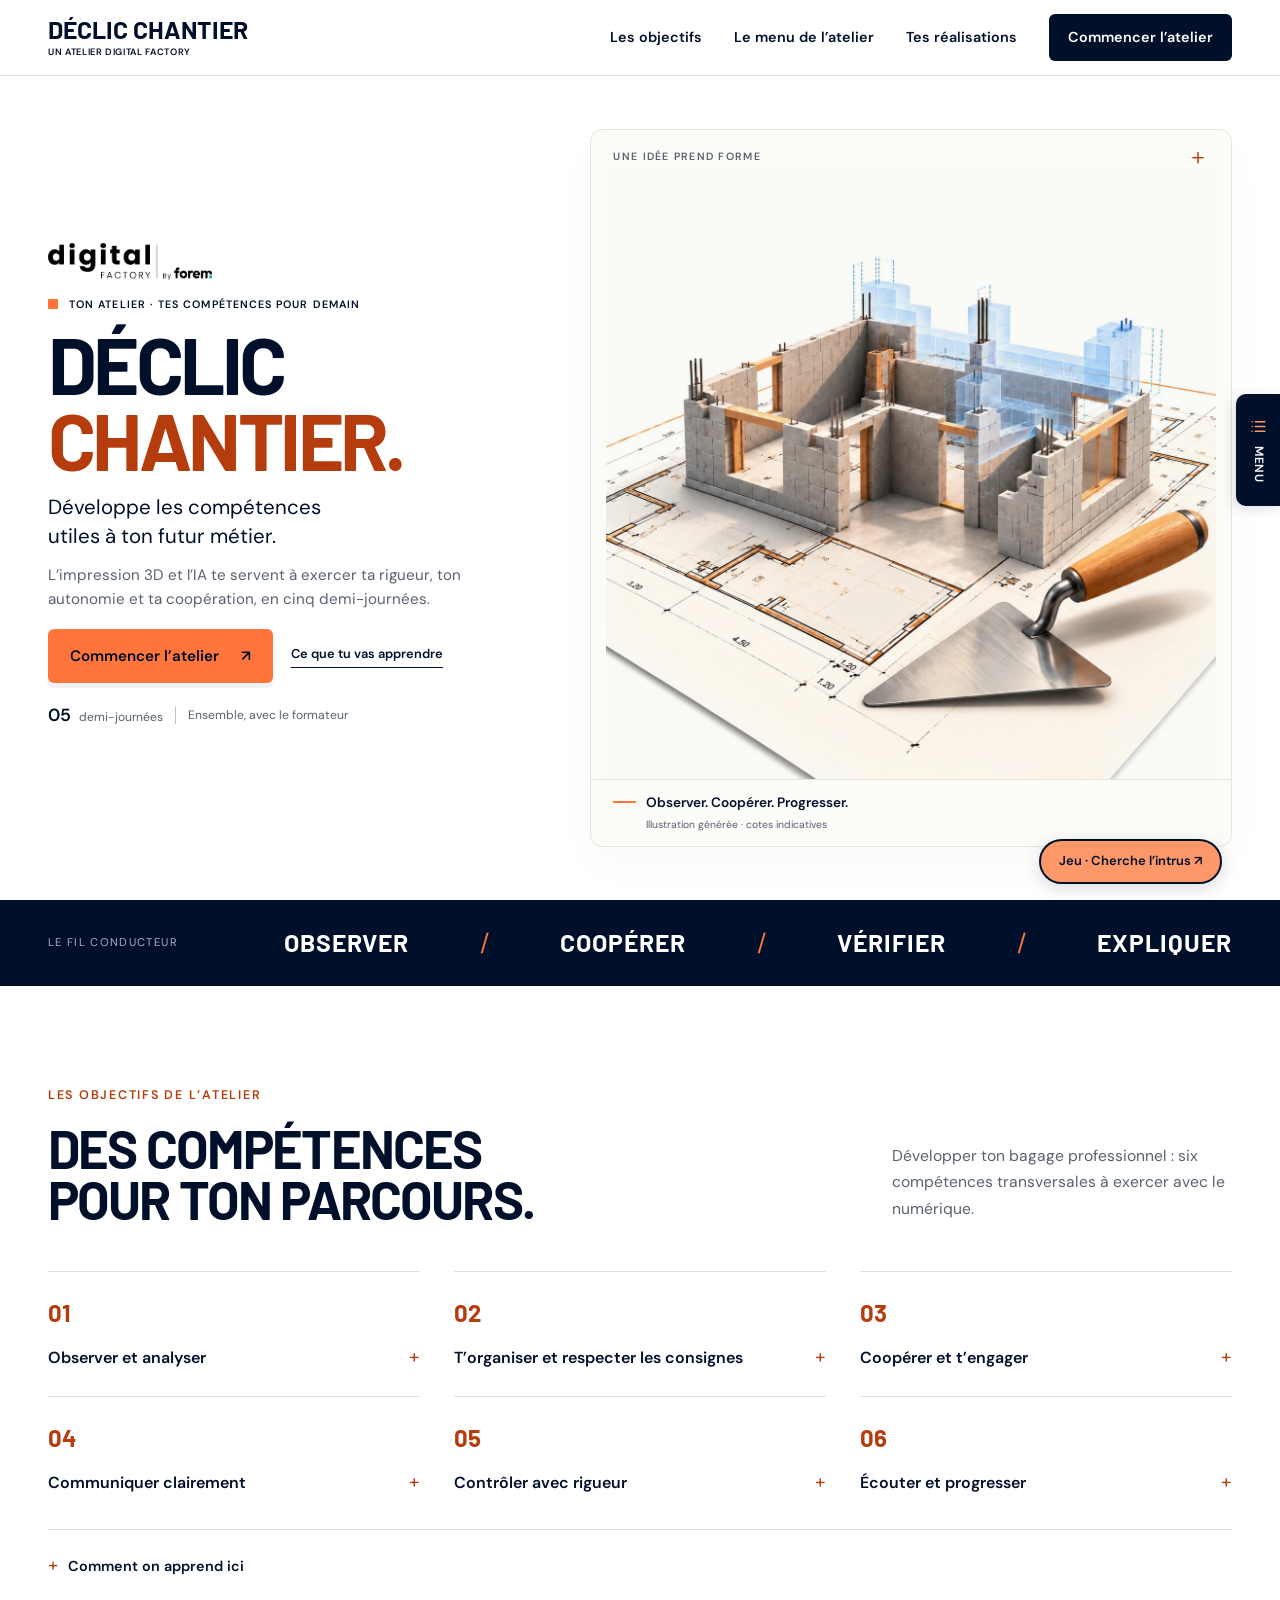
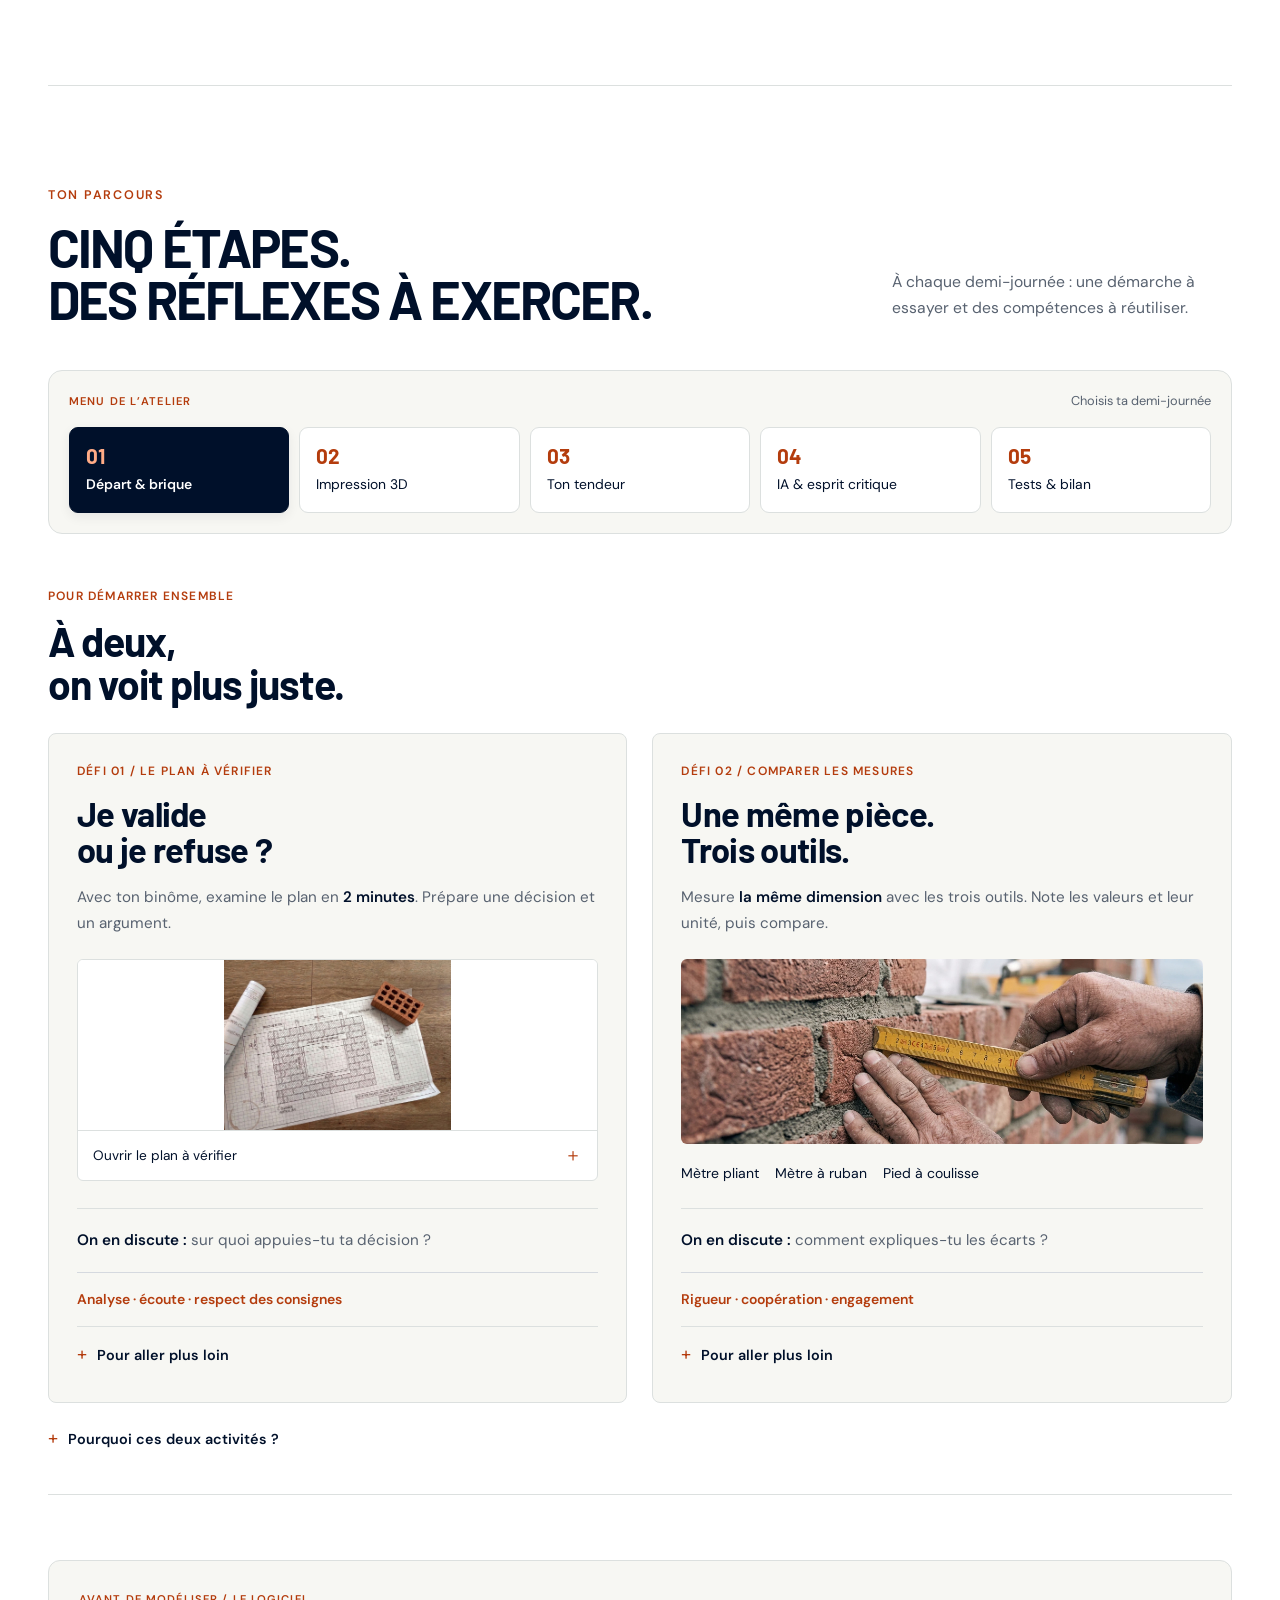
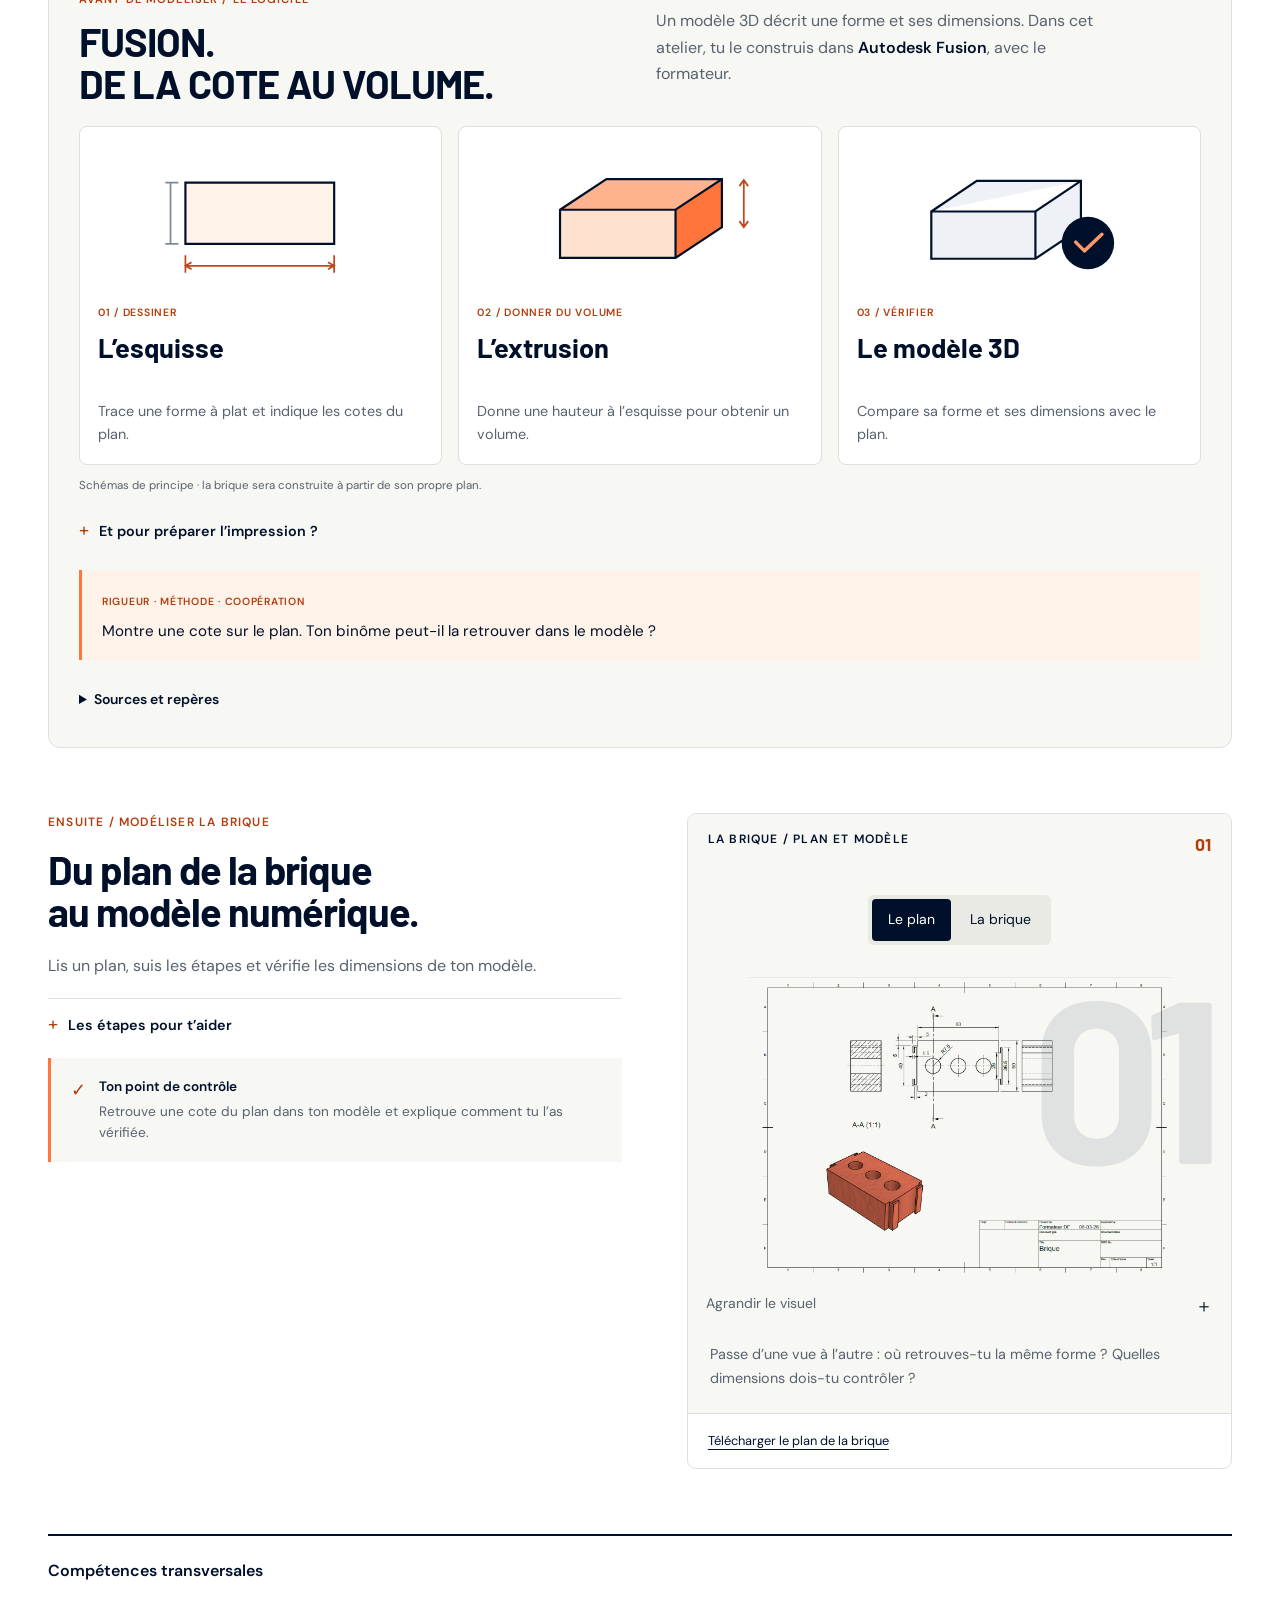
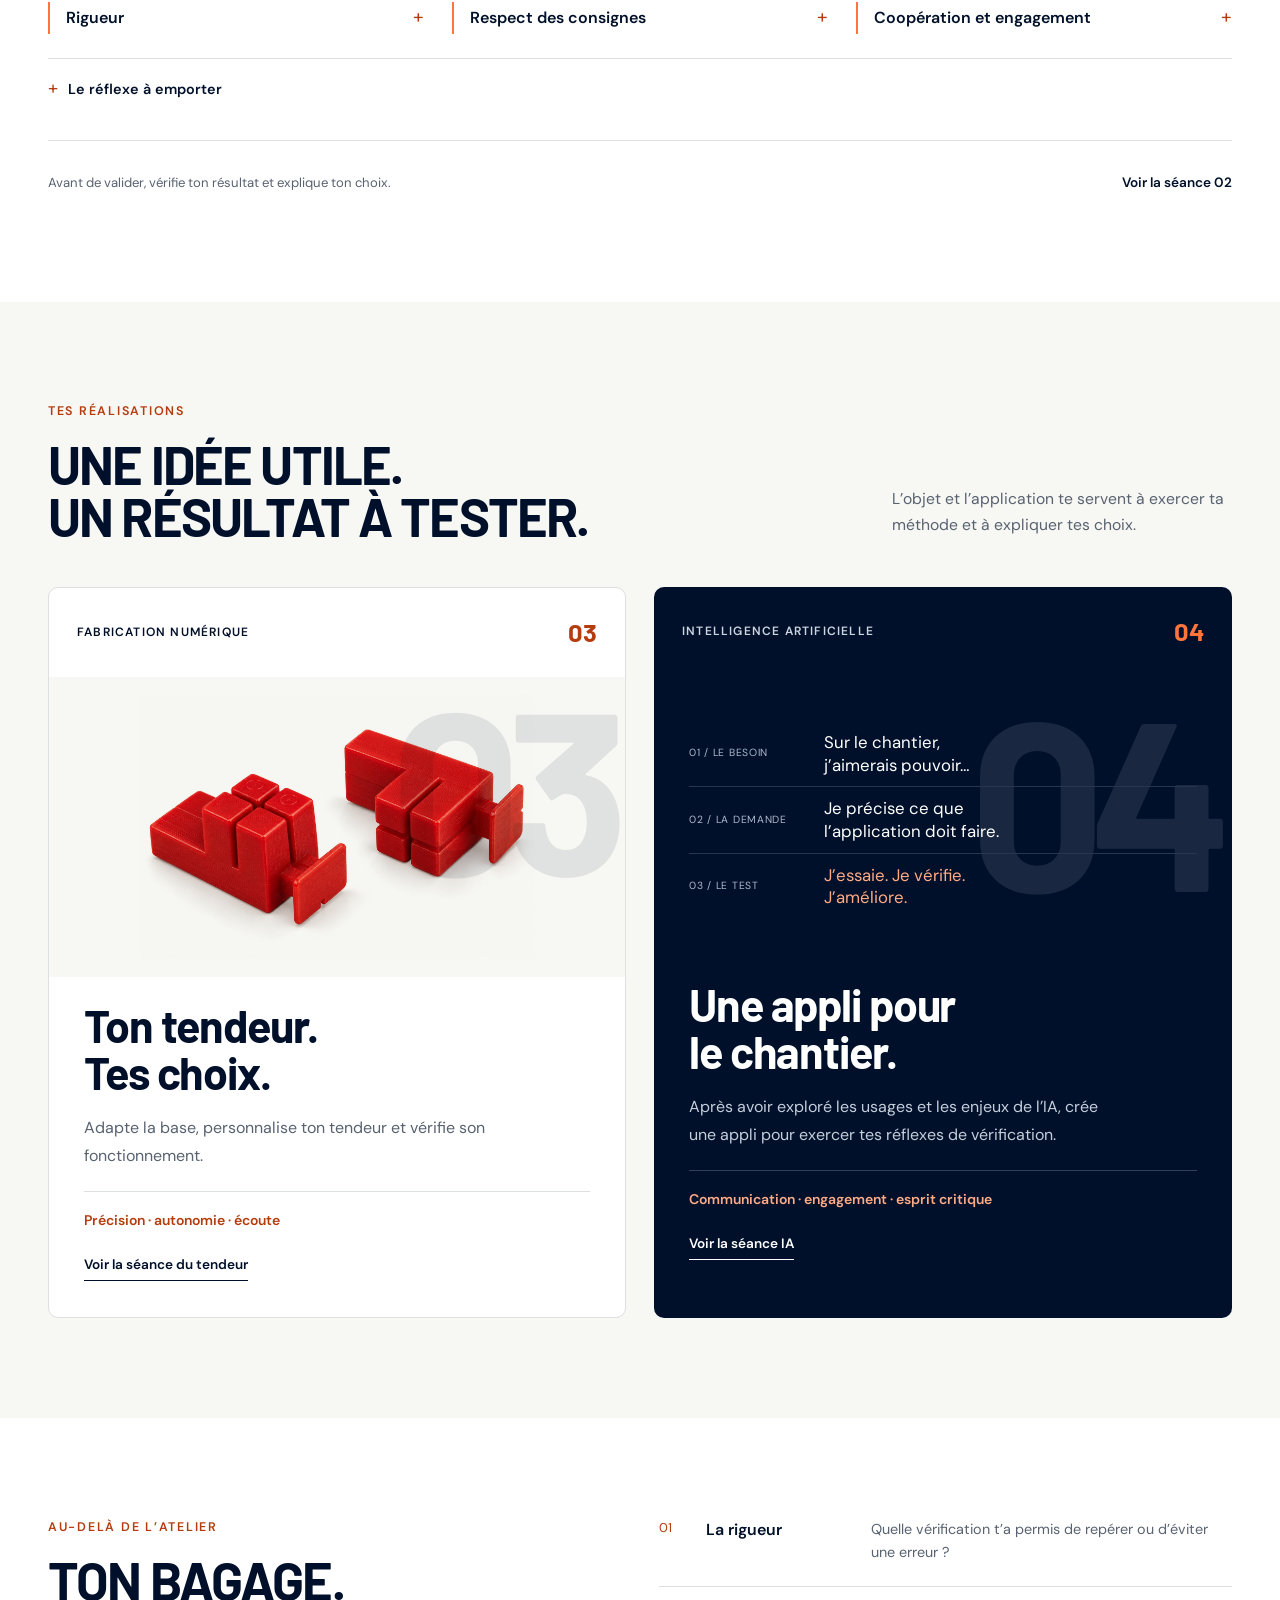
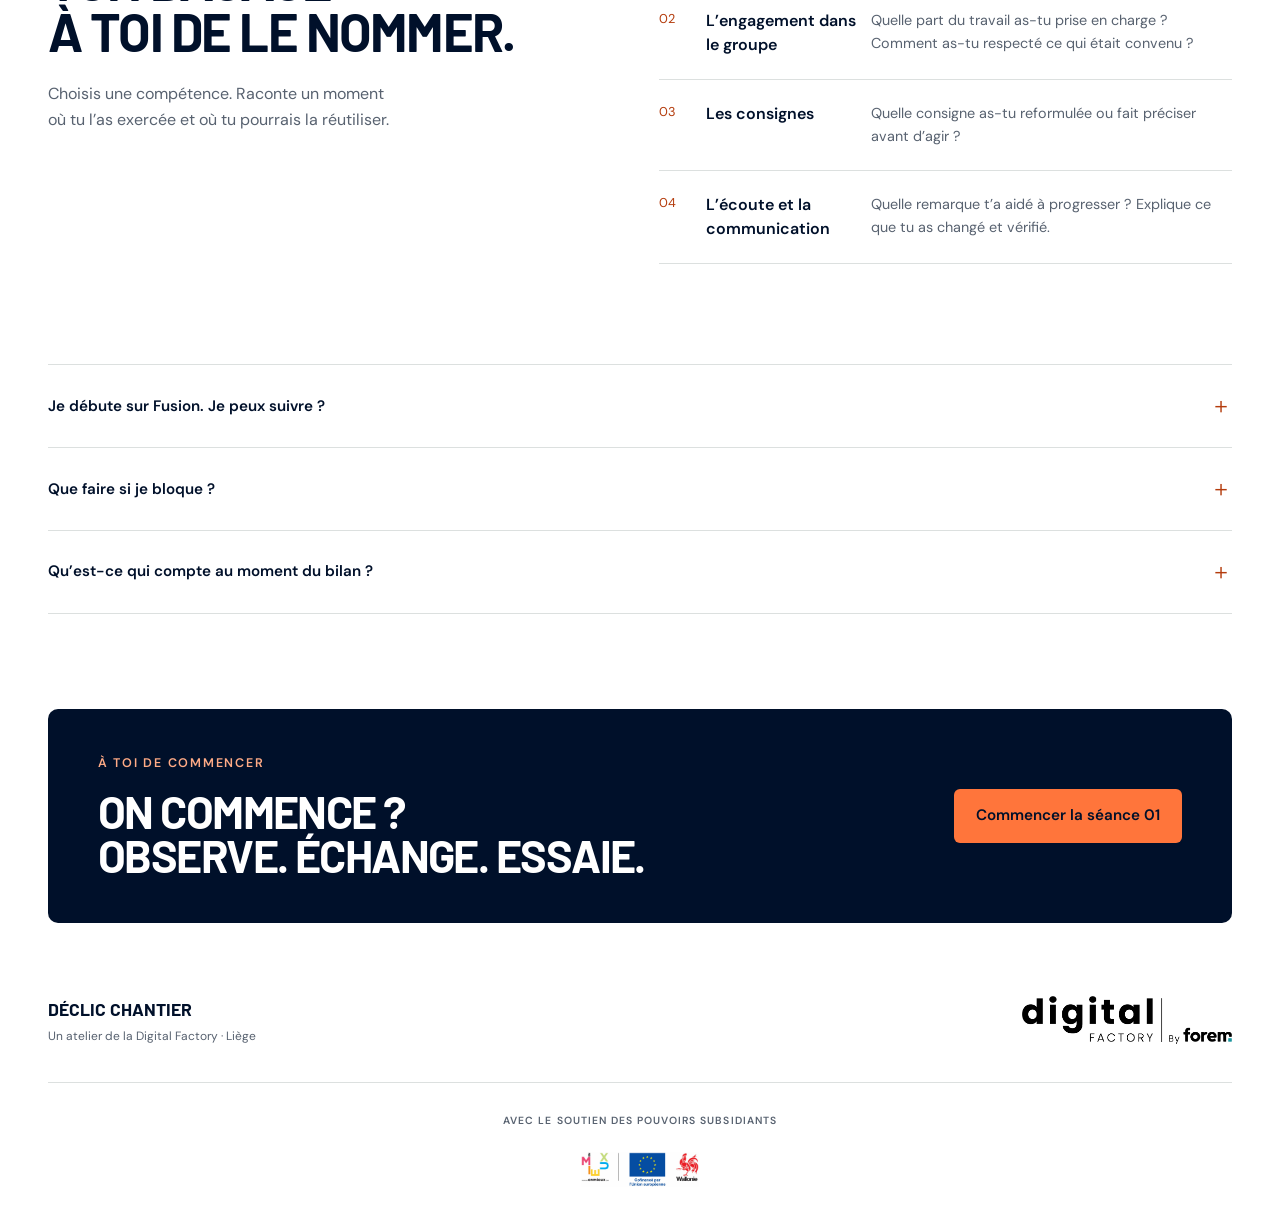
==== commit e582a647: "Supprimer les quiz et simplifier le guide de création" ====
--- a/index.html
+++ b/index.html
@@ -8,7 +8,6 @@
   <title>Déclic Chantier — Ton bagage professionnel</title>
   <link rel="icon" type="image/svg+xml" href="data:image/svg+xml,%3Csvg%20xmlns='http://www.w3.org/2000/svg'%20viewBox='0%200%2064%2064'%3E%3Crect%20width='64'%20height='64'%20rx='14'%20fill='%2300102a'/%3E%3Cpath%20d='M18%2016h12c14%200%2022%206%2022%2016s-8%2016-22%2016H18V16zm9%208v16h4c8%200%2012-3%2012-8s-4-8-12-8h-4z'%20fill='%23ff753b'/%3E%3C/svg%3E">
   <link rel="stylesheet" href="style.css">
-  <link rel="stylesheet" href="quiz.css">
   <script src="print-guide.js" defer></script>
   <script src="app.js" defer></script>
   <link rel="stylesheet" href="menu-return.css"><script src="menu-return.js" defer></script>
@@ -105,7 +104,6 @@
         </section>
         <section class="session-competencies" aria-labelledby="session-skills-title"><div class="competencies-heading"><h3 id="session-skills-title">Compétences transversales</h3></div><ul class="competency-list" id="session-skills"><li><details class="skill-detail"><summary>Rigueur</summary><p>Relève une cote avec son unité et retrouve-la dans le modèle.</p></details></li><li><details class="skill-detail"><summary>Respect des consignes</summary><p>Prépare les étapes, reformule la consigne et vérifie ce qui doit être validé avant de poursuivre.</p></details></li><li><details class="skill-detail"><summary>Coopération et engagement</summary><p>Réalise ta part du travail dans le temps convenu et échange les rôles avec ton binôme.</p></details></li></ul><details class="copy-details transfer-more" id="transfer-details"><summary>Le réflexe à emporter</summary><p id="session-transfer">Avant d’exécuter une consigne, repère les informations nécessaires et fais préciser ce qui manque. Où pourrais-tu réutiliser cette méthode ?</p></details></section>
       </article>
-      <aside class="quiz-launch" id="session-quiz" aria-labelledby="session-quiz-title"><div><p class="micro" id="session-quiz-label">FIN DE DEMI-JOURNÉE 01 / MINI-QUIZ</p><h3 id="session-quiz-title">Et toi, tu ferais comment ?</h3><p>Trois ou quatre questions pour réfléchir à ta façon de travailler et aux possibilités du numérique, avec des exemples de la vie réelle.</p></div><a class="button primary" id="session-quiz-link" href="quiz.html?session=1" aria-label="Ouvrir le quiz de la demi-journée 01">Ouvrir le mini-quiz <span aria-hidden="true">↗</span></a></aside>
       <div class="session-bottom"><span>Avant de valider, vérifie ton résultat et explique ton choix.</span><button type="button" class="next-session" id="next-session">Voir la séance 02</button></div>
     </section>
 
